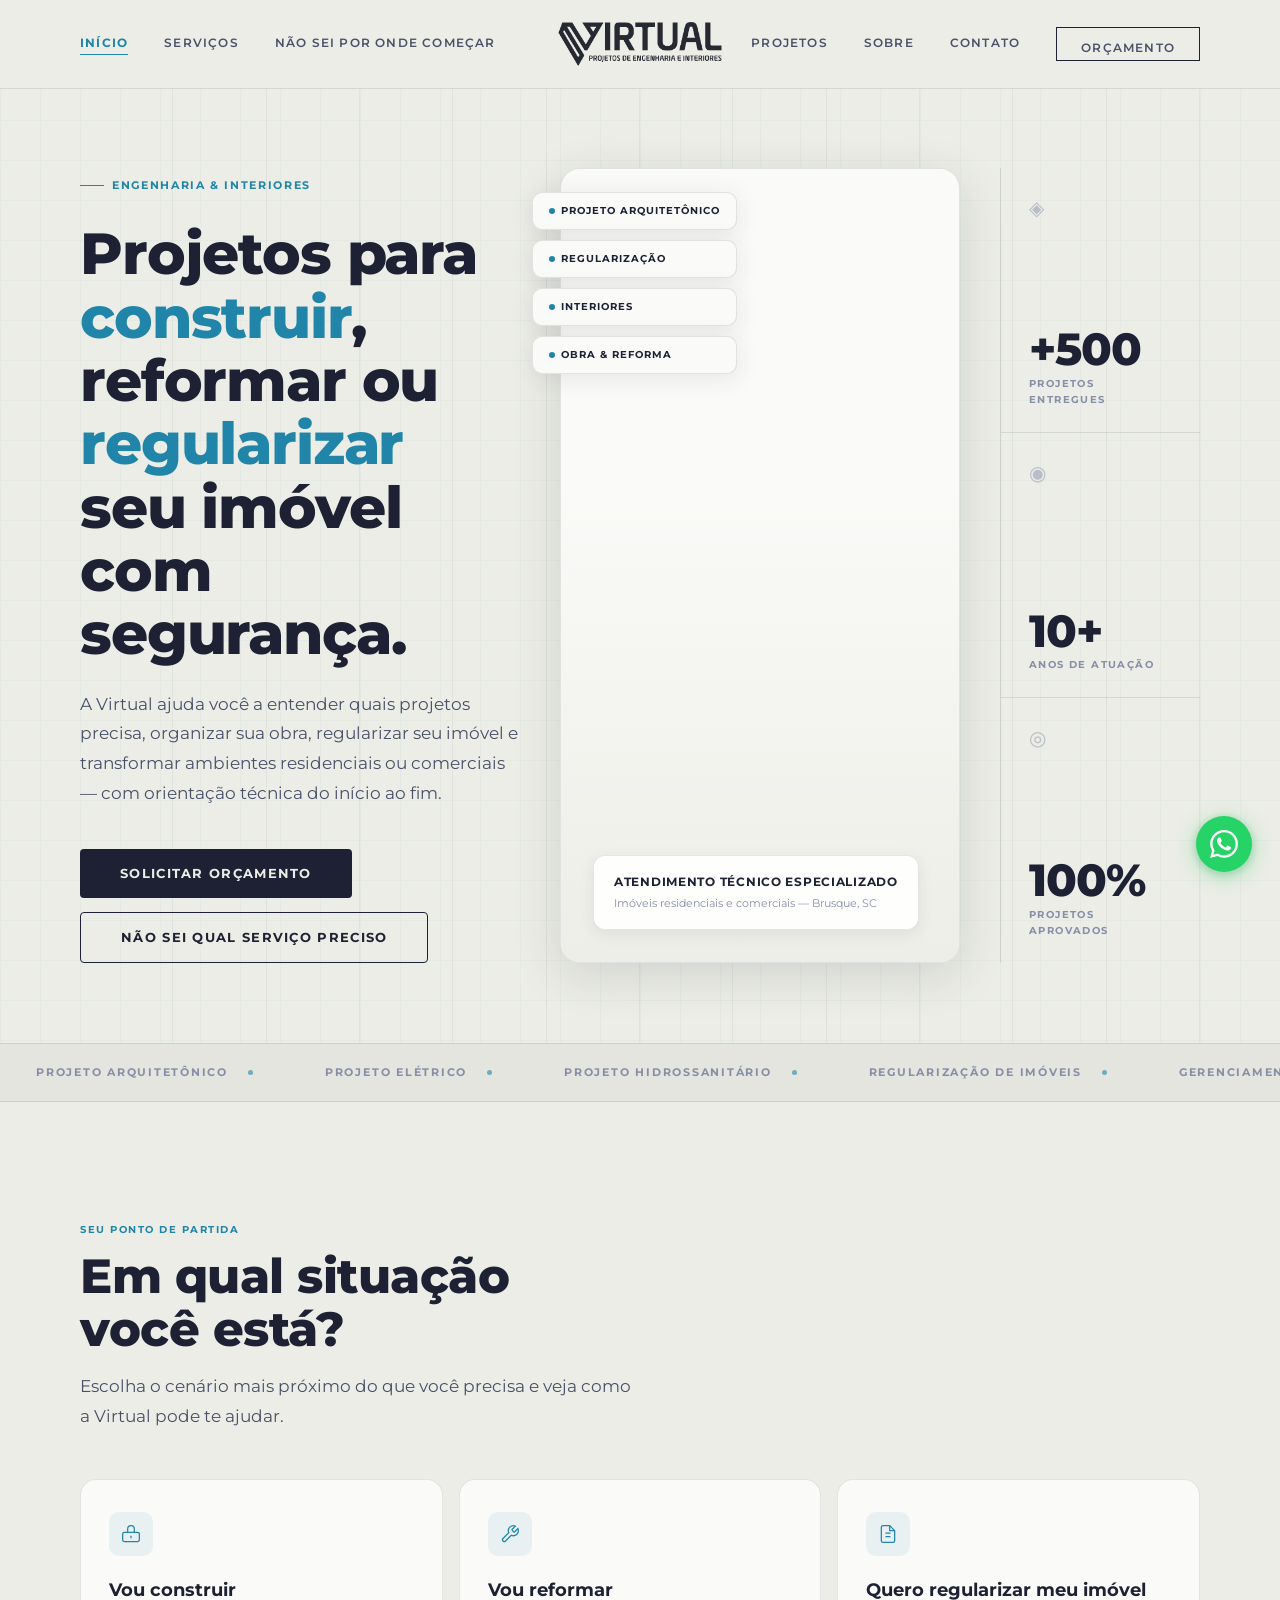
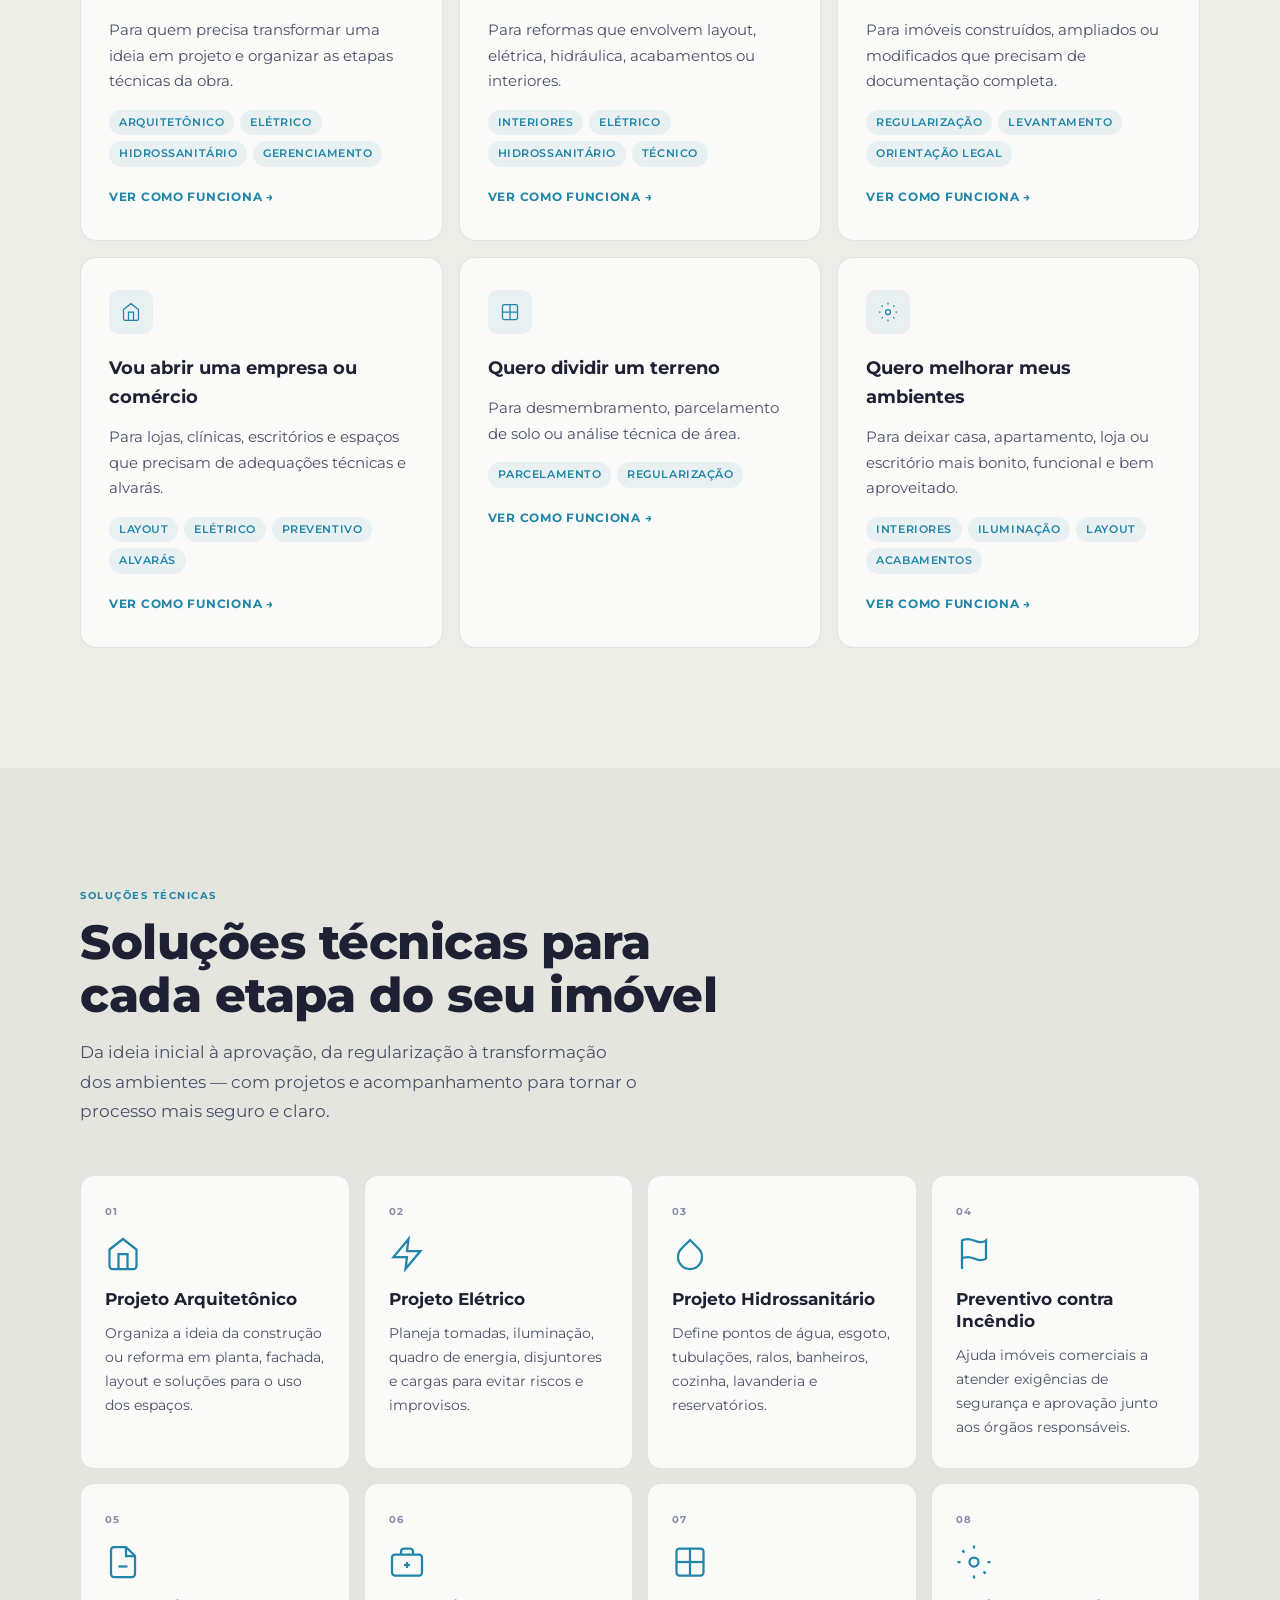
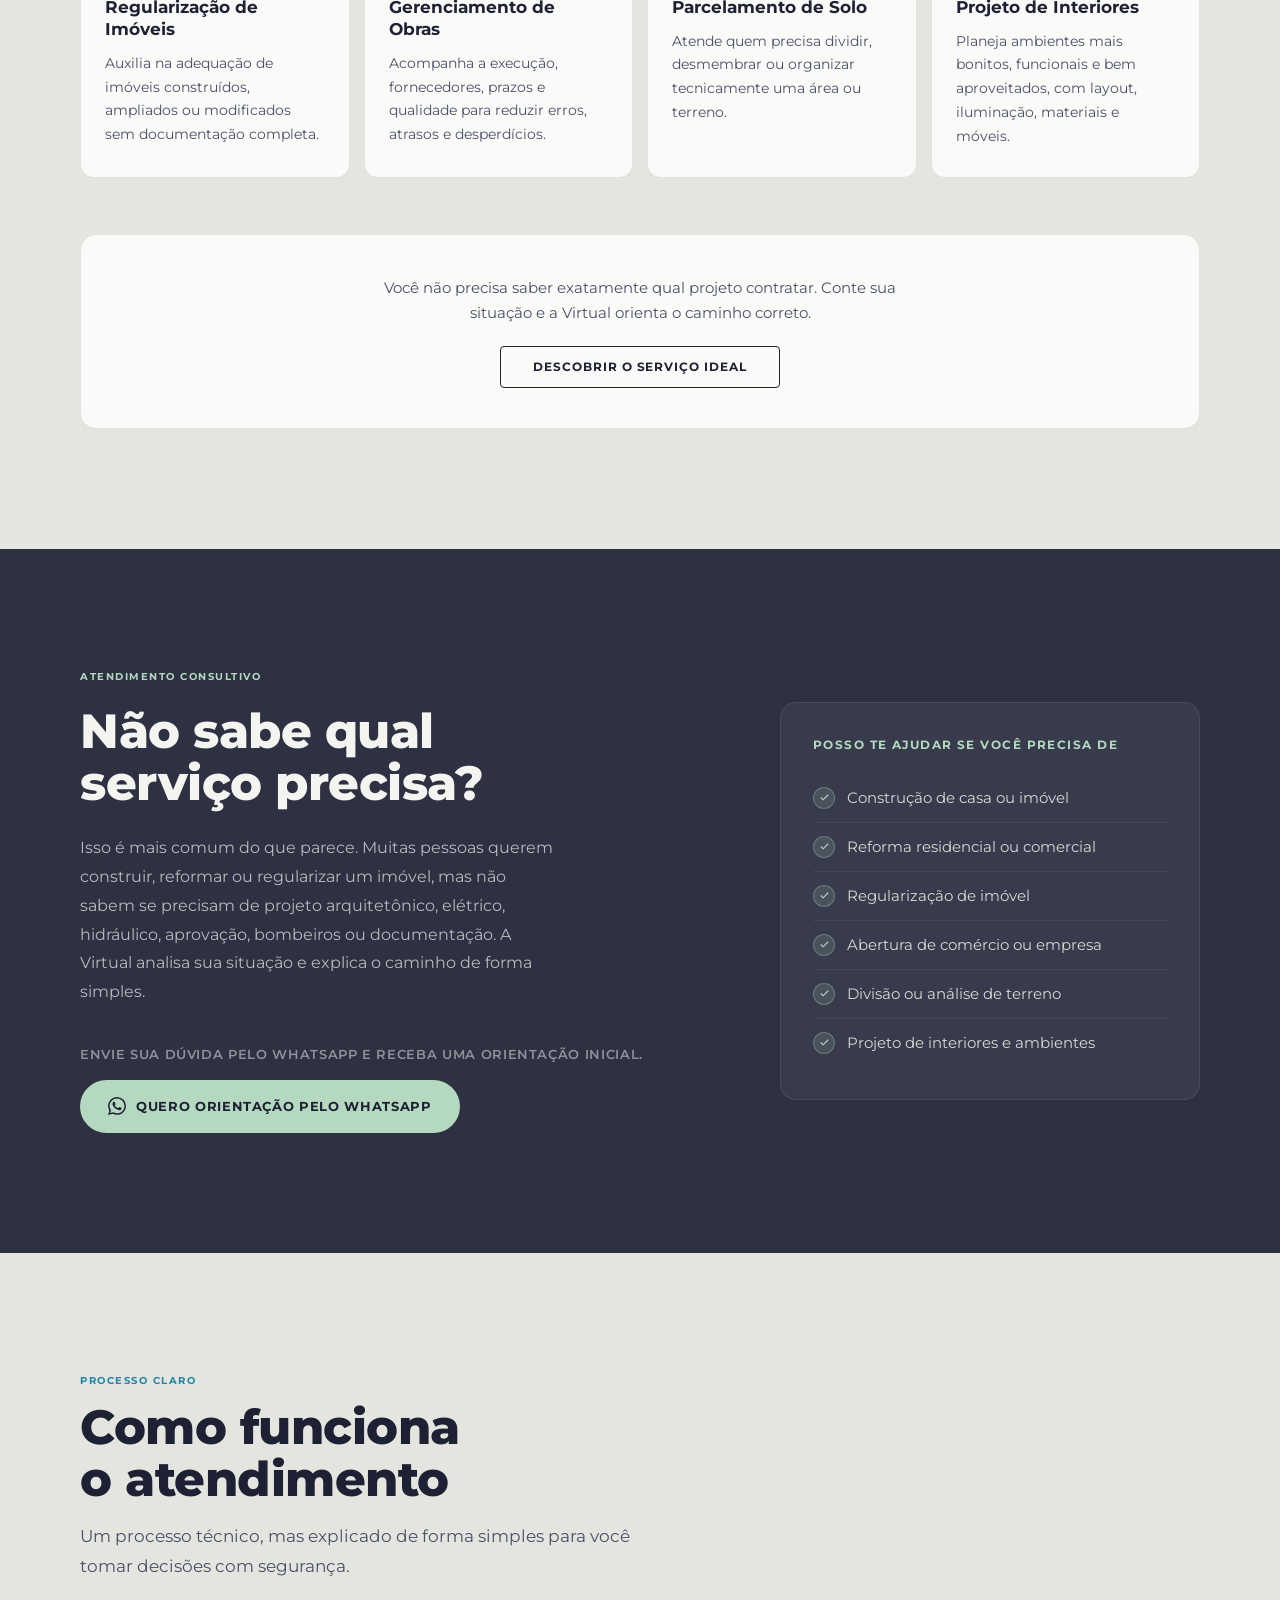
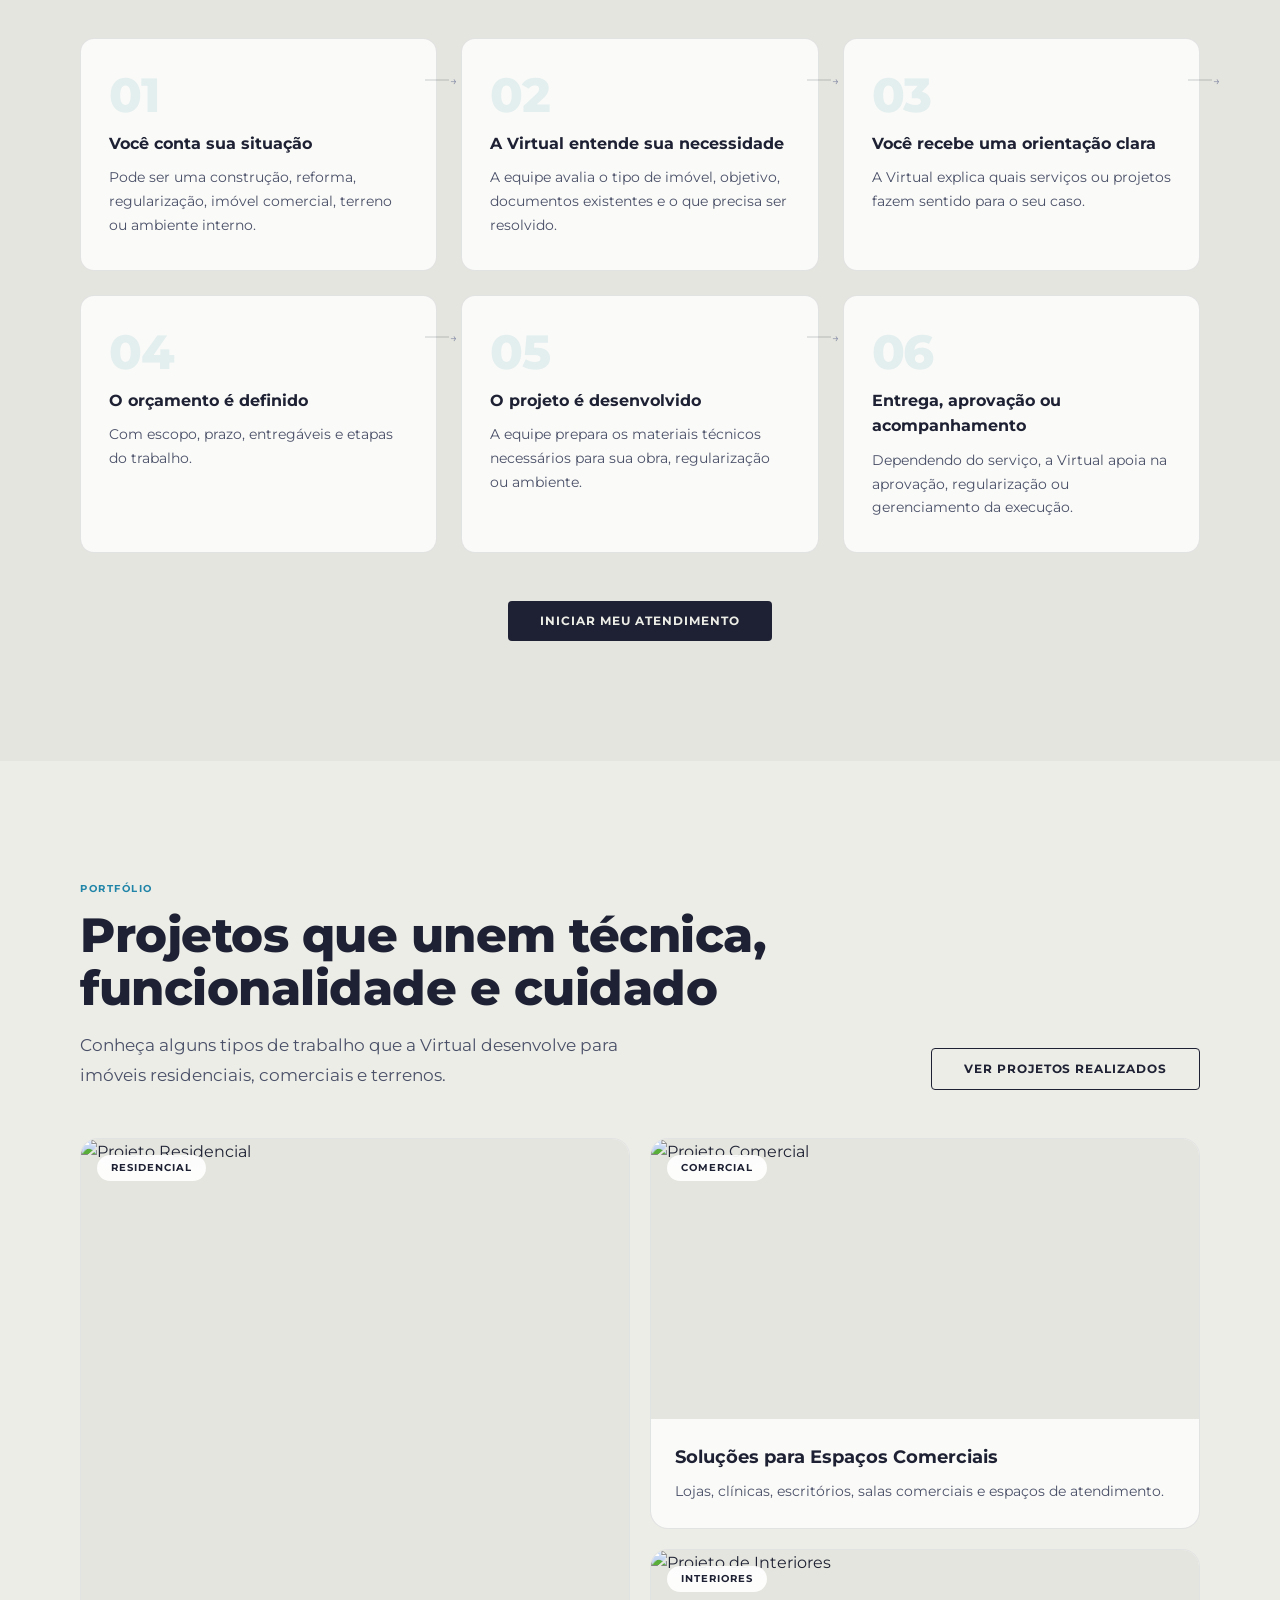
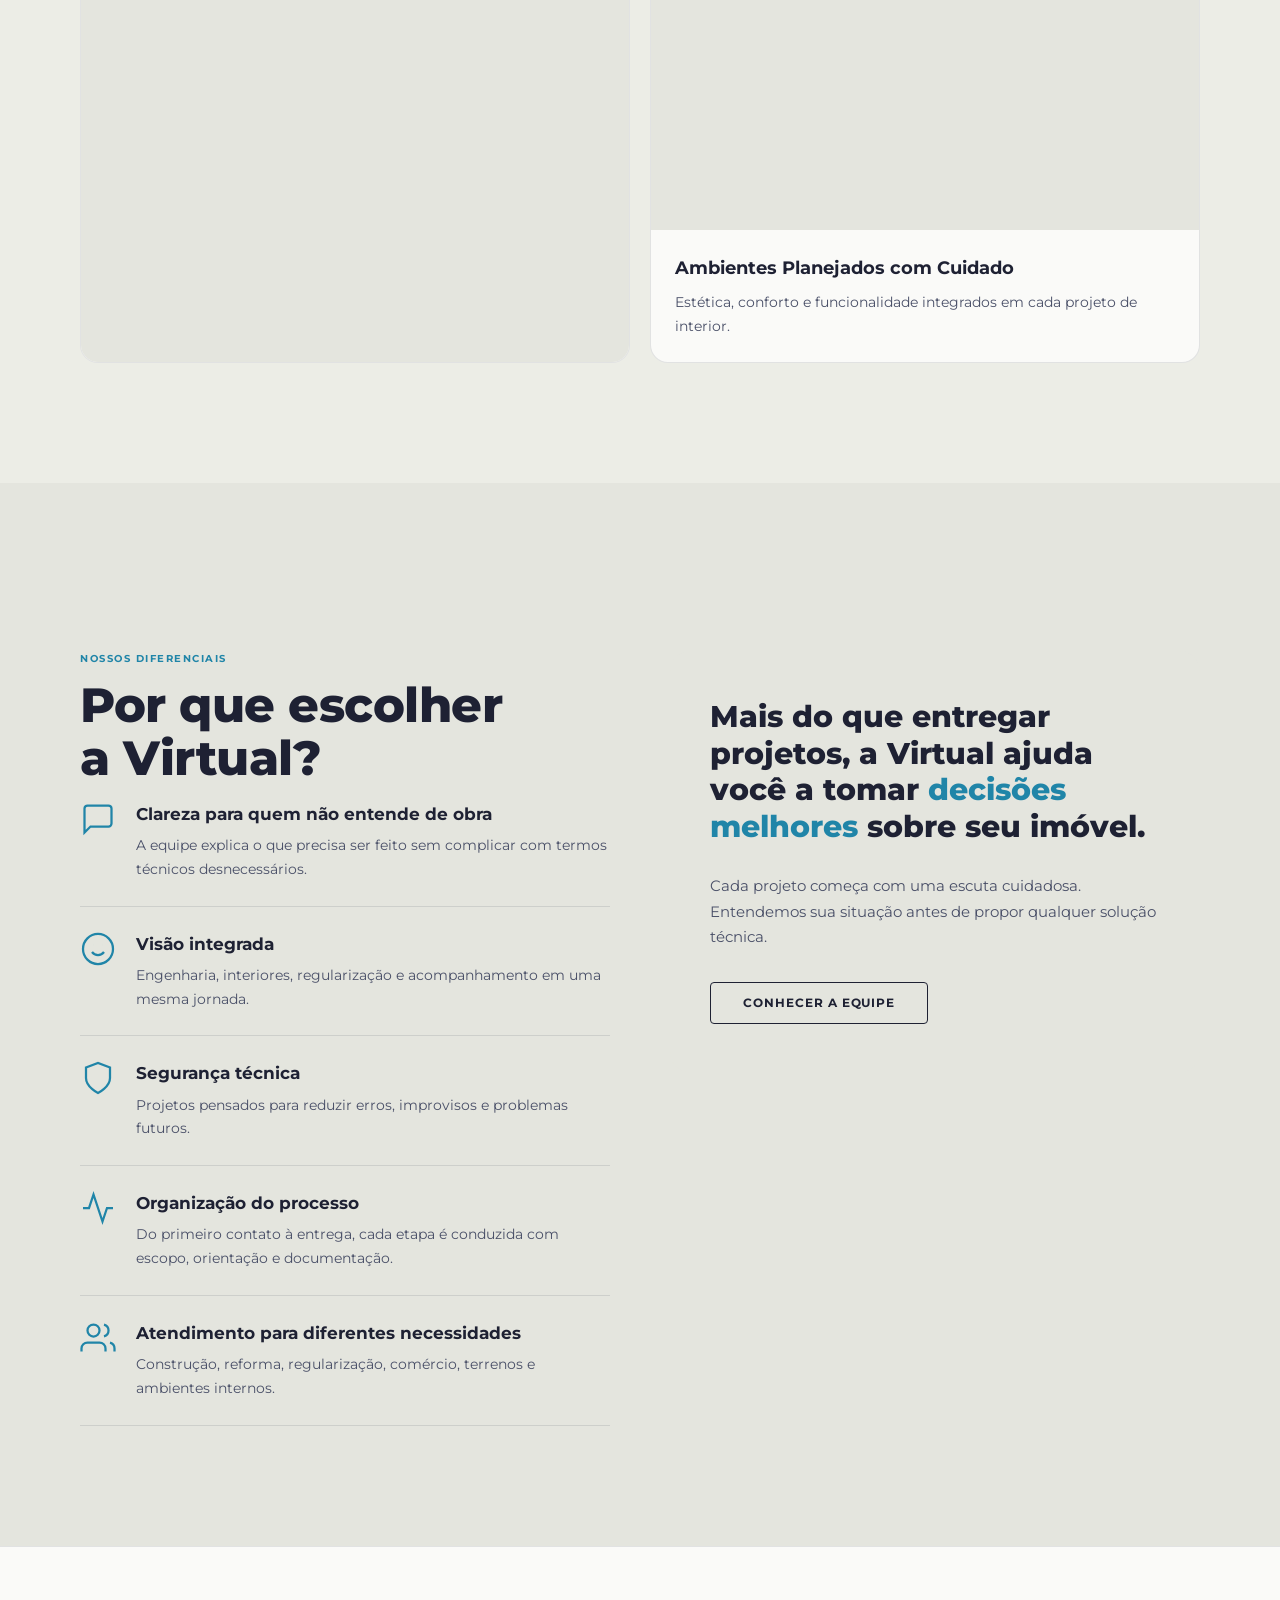
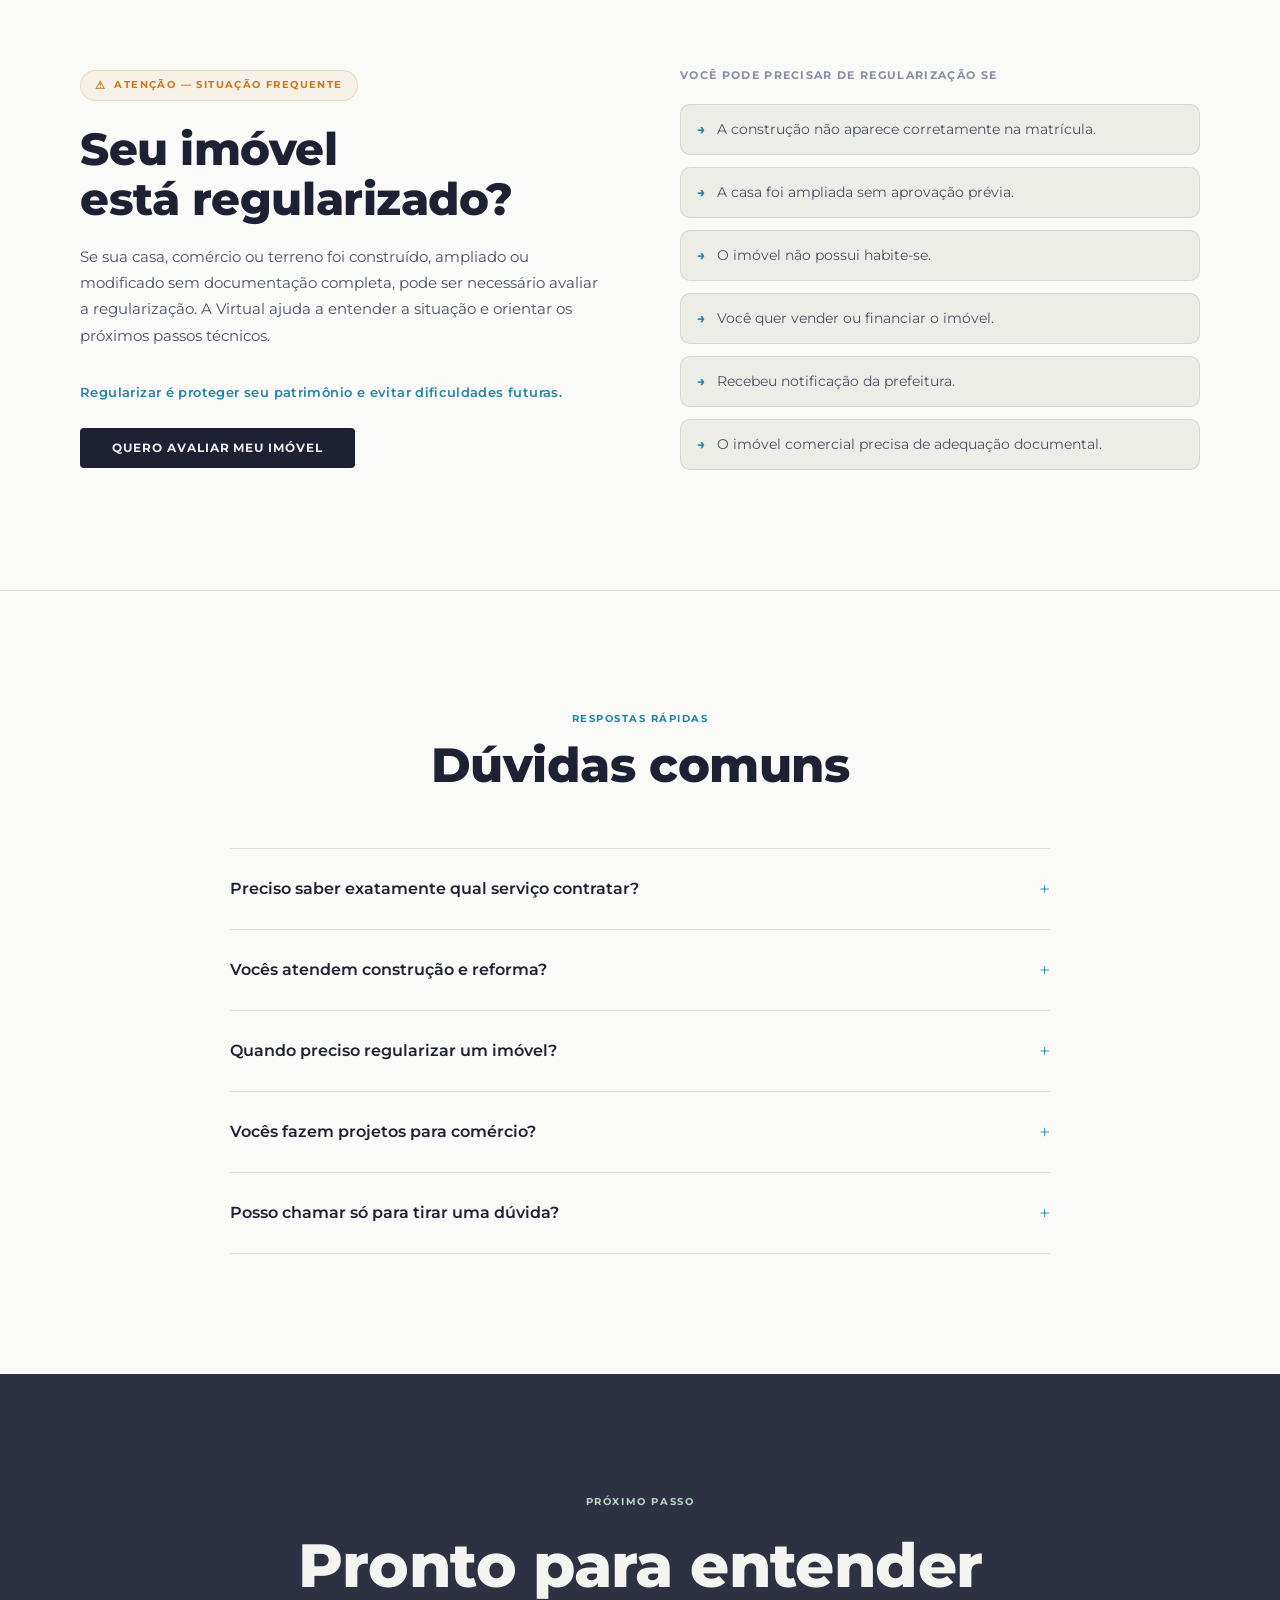
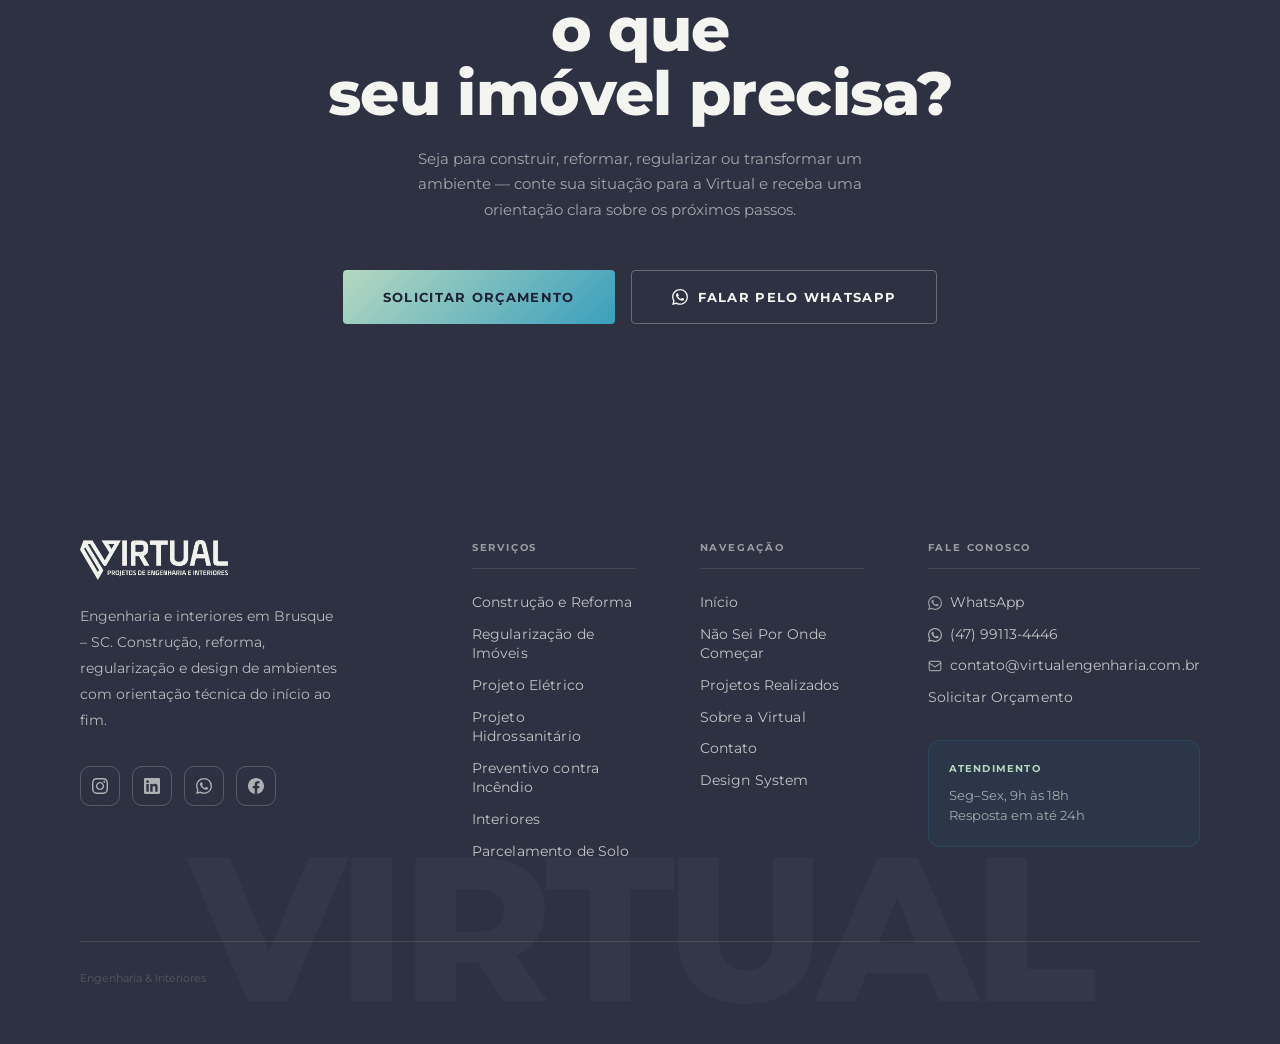
==== index.html @ c30bd87b "feat: Virtual Engenharia — site completo v1.0" ====
<!DOCTYPE html>
<html lang="pt-BR" class="scroll-smooth">
<head>
  <meta charset="UTF-8">
  <meta name="viewport" content="width=device-width, initial-scale=1.0">
  <title>Virtual Engenharia — Projetos de Engenharia e Interiores</title>
  <meta name="description" content="Projetos de engenharia e interiores para construir, reformar e regularizar seu imóvel com segurança. Atendimento técnico residencial e comercial.">
  <link rel="preconnect" href="https://fonts.googleapis.com">
  <link rel="preconnect" href="https://fonts.gstatic.com" crossorigin>
  <link href="https://fonts.googleapis.com/css2?family=Montserrat:ital,wght@0,300;0,400;0,500;0,600;0,700;0,800;0,900;1,300;1,400&display=swap" rel="stylesheet">
  <link rel="stylesheet" href="assets/css/style.css">
  <link rel="stylesheet" href="https://unpkg.com/aos@2.3.1/dist/aos.css">
  <style>
    /* ====== HOME-SPECIFIC STYLES ====== */

    /* Hero */
    .hero {
      min-height: 100svh;
      display: flex;
      flex-direction: column;
      justify-content: center;
      padding-top: 88px;
      position: relative;
      overflow: hidden;
      background-color: var(--bg);
      background-image:
        linear-gradient(rgba(32,133,168,0.04) 1px, transparent 1px),
        linear-gradient(90deg, rgba(32,133,168,0.04) 1px, transparent 1px);
      background-size: 40px 40px;
    }
    .hero-inner {
      display: grid;
      grid-template-columns: 1fr 400px 200px;
      gap: 40px;
      align-items: stretch;
      padding: 80px 0;
      position: relative;
    }
    .hero-label {
      display: inline-flex;
      align-items: center;
      gap: 8px;
      font-size: 11px;
      font-weight: 700;
      letter-spacing: .15em;
      text-transform: uppercase;
      color: var(--teal);
      margin-bottom: 28px;
    }
    .hero-label::before {
      content: '';
      display: inline-block;
      width: 24px;
      height: 1px;
      background: var(--teal);
    }
    .hero-h1 {
      font-family: var(--fd);
      font-size: clamp(2.6rem, 4.5vw, 3.8rem);
      font-weight: 800;
      line-height: 1.1;
      color: var(--ink);
      letter-spacing: -.02em;
      margin-bottom: 24px;
    }
    .hero-h1 em {
      font-style: normal;
      color: var(--teal);
    }
    .hero-desc {
      font-size: 17px;
      font-weight: 400;
      line-height: 1.75;
      color: var(--ink-mid);
      max-width: 480px;
      margin-bottom: 40px;
    }
    .hero-cta {
      display: flex;
      gap: 14px;
      flex-wrap: wrap;
    }
    /* Stats sidebar — digital-architect style (reused from design-system) */
    .hero-stats-col {
      border-left: 1px solid var(--border);
      display: flex;
      flex-direction: column;
      align-self: stretch;
      min-height: 360px;
    }
    .hero-stat {
      flex: 1;
      border-bottom: 1px solid var(--border);
      padding: 24px 28px;
      display: flex;
      flex-direction: column;
      justify-content: space-between;
      transition: background .3s var(--ease);
      cursor: default;
    }
    .hero-stat:last-child { border-bottom: none; }
    .hero-stat:hover { background: var(--bg-white); }
    .hero-stat-icon {
      font-size: 20px;
      color: var(--ink-muted);
      margin-bottom: 16px;
      opacity: .5;
    }
    .hero-stat-val {
      font-family: var(--fd);
      font-size: clamp(2.2rem, 3.5vw, 3rem);
      font-weight: 800;
      line-height: 1;
      color: var(--ink);
      margin-bottom: 4px;
      letter-spacing: -.02em;
    }
    .hero-stat-lbl {
      font-size: 10px;
      font-weight: 700;
      letter-spacing: .14em;
      text-transform: uppercase;
      color: var(--ink-muted);
    }
    .hero-visual {
      position: relative;
      align-self: stretch;
      min-height: 360px;
    }
    .hero-card-stack {
      position: relative;
      height: 100%;
      min-height: 420px;
    }
    .hero-main-card {
      position: absolute;
      inset: 0;
      border-radius: 20px;
      background: var(--bg-white);
      border: 1px solid var(--border);
      overflow: hidden;
      box-shadow: var(--sh2);
    }
    .hero-main-card-inner {
      height: 100%;
      background:
        linear-gradient(180deg, rgba(236,237,230,0) 40%, rgba(236,237,230,0.96) 100%),
        url('https://images.unsplash.com/photo-1503387762-592deb58ef4e?w=900&q=80') center/cover no-repeat;
      display: flex;
      align-items: flex-end;
      padding: 32px;
    }
    .hero-badge {
      background: rgba(255,255,255,0.9);
      backdrop-filter: blur(12px);
      border: 1px solid var(--border);
      border-radius: 12px;
      padding: 16px 20px;
      font-size: 12px;
      font-weight: 700;
      letter-spacing: .06em;
      text-transform: uppercase;
      color: var(--ink);
      box-shadow: 0 4px 16px rgba(45,49,66,0.08);
    }
    .hero-badge span {
      display: block;
      font-size: 11px;
      color: var(--ink-muted);
      font-weight: 400;
      margin-top: 4px;
      letter-spacing: 0;
      text-transform: none;
    }
    .hero-floating-cards {
      position: absolute;
      top: 24px;
      left: -28px;
      display: flex;
      flex-direction: column;
      gap: 10px;
    }
    .h-float-card {
      background: var(--bg-white);
      border: 1px solid var(--border);
      border-radius: 10px;
      padding: 10px 16px;
      font-size: 10px;
      font-weight: 700;
      letter-spacing: .1em;
      text-transform: uppercase;
      color: var(--ink);
      box-shadow: var(--sh);
      white-space: nowrap;
      animation: float-card 4s ease-in-out infinite;
    }
    .h-float-card:nth-child(2) { animation-delay: 0.5s; }
    .h-float-card:nth-child(3) { animation-delay: 1s; }
    .h-float-card:nth-child(4) { animation-delay: 1.5s; }
    .h-float-card .fc-dot {
      display: inline-block;
      width: 6px;
      height: 6px;
      border-radius: 50%;
      background: var(--teal);
      margin-right: 6px;
    }
    @keyframes float-card {
      0%, 100% { transform: translateY(0); }
      50% { transform: translateY(-5px); }
    }

    /* Situation Section */
    .sit-grid {
      display: grid;
      grid-template-columns: repeat(3, 1fr);
      gap: 16px;
      margin-top: 48px;
    }
    .sit-card {
      background: var(--bg-white);
      border: 1px solid var(--border);
      border-radius: 16px;
      padding: 32px 28px;
      cursor: pointer;
      transition: all 0.3s var(--ease);
      position: relative;
      overflow: hidden;
    }
    .sit-card::after {
      content: '';
      position: absolute;
      bottom: 0;
      left: 0;
      right: 0;
      height: 2px;
      background: var(--g-brand-h);
      transform: scaleX(0);
      transition: transform 0.3s var(--ease);
      transform-origin: left;
    }
    .sit-card:hover {
      border-color: rgba(32,133,168,0.25);
      box-shadow: var(--sh2);
      transform: translateY(-4px);
    }
    .sit-card:hover::after {
      transform: scaleX(1);
    }
    .sit-icon {
      width: 44px;
      height: 44px;
      background: rgba(32,133,168,0.08);
      border-radius: 10px;
      display: flex;
      align-items: center;
      justify-content: center;
      margin-bottom: 20px;
      color: var(--teal);
    }
    .sit-icon svg {
      width: 20px;
      height: 20px;
      stroke: currentColor;
      fill: none;
      stroke-width: 1.5;
    }
    .sit-title {
      font-size: 18px;
      font-weight: 700;
      color: var(--ink);
      margin-bottom: 12px;
    }
    .sit-desc {
      font-size: 15px;
      color: var(--ink-mid);
      line-height: 1.7;
      margin-bottom: 16px;
    }
    .sit-tags {
      display: flex;
      flex-wrap: wrap;
      gap: 6px;
    }
    .sit-tag {
      font-size: 11px;
      font-weight: 600;
      letter-spacing: .05em;
      text-transform: uppercase;
      color: var(--teal);
      background: rgba(32,133,168,0.08);
      padding: 4px 10px;
      border-radius: 999px;
    }
    .sit-link {
      display: inline-flex;
      align-items: center;
      gap: 6px;
      font-size: 12px;
      font-weight: 700;
      letter-spacing: .06em;
      text-transform: uppercase;
      color: var(--teal);
      margin-top: 20px;
      transition: gap 0.2s;
    }
    .sit-link:hover { gap: 10px; }

    /* Services grid */
    .serv-grid {
      display: grid;
      grid-template-columns: repeat(4, 1fr);
      gap: 14px;
      margin-top: 48px;
    }
    .serv-card {
      background: var(--bg-white);
      border: 1px solid var(--border);
      border-radius: 14px;
      padding: 28px 24px;
      transition: all 0.3s var(--ease);
    }
    .serv-card:hover {
      box-shadow: var(--sh2);
      border-color: rgba(32,133,168,0.2);
      transform: translateY(-3px);
    }
    .serv-num {
      font-size: 10px;
      font-weight: 700;
      letter-spacing: .12em;
      text-transform: uppercase;
      color: var(--ink-muted);
      margin-bottom: 16px;
    }
    .serv-icon {
      width: 36px;
      height: 36px;
      margin-bottom: 16px;
      color: var(--teal);
    }
    .serv-icon svg {
      width: 100%;
      height: 100%;
      stroke: currentColor;
      fill: none;
      stroke-width: 1.5;
    }
    .serv-title {
      font-size: 17px;
      font-weight: 700;
      color: var(--ink);
      margin-bottom: 12px;
      line-height: 1.3;
    }
    .serv-desc {
      font-size: 14px;
      color: var(--ink-mid);
      line-height: 1.7;
    }

    /* Dúvida Section */
    .dvida-section {
      background: var(--bg-dark);
      color: #F4F4F0;
    }
    .dvida-inner {
      display: grid;
      grid-template-columns: 1fr 420px;
      gap: 80px;
      align-items: center;
    }
    .dvida-label {
      font-size: 10px;
      font-weight: 700;
      letter-spacing: .15em;
      text-transform: uppercase;
      color: var(--mint);
      margin-bottom: 20px;
    }
    .dvida-h2 {
      font-family: var(--fd);
      font-size: clamp(2rem, 4vw, 3rem);
      font-weight: 800;
      line-height: 1.1;
      margin-bottom: 24px;
      color: #F4F4F0;
    }
    .dvida-text {
      font-size: 16px;
      line-height: 1.8;
      color: rgba(244,244,240,0.7);
      margin-bottom: 36px;
      max-width: 480px;
    }
    .dvida-checklist {
      background: rgba(255,255,255,0.05);
      border: 1px solid rgba(255,255,255,0.08);
      border-radius: 16px;
      padding: 32px;
    }
    .dvida-cl-title {
      font-size: 12px;
      font-weight: 700;
      letter-spacing: .12em;
      text-transform: uppercase;
      color: var(--mint);
      margin-bottom: 20px;
    }
    .dvida-cl-item {
      display: flex;
      align-items: center;
      gap: 12px;
      padding: 12px 0;
      border-bottom: 1px solid rgba(255,255,255,0.06);
      font-size: 15px;
      color: rgba(244,244,240,0.85);
    }
    .dvida-cl-item:last-child { border-bottom: none; }
    .dvida-cl-check {
      width: 22px;
      height: 22px;
      border-radius: 50%;
      background: rgba(181,216,192,0.15);
      border: 1px solid rgba(181,216,192,0.3);
      display: flex;
      align-items: center;
      justify-content: center;
      flex-shrink: 0;
      color: var(--mint);
    }
    .dvida-cl-check svg {
      width: 11px;
      height: 11px;
      stroke: currentColor;
      fill: none;
      stroke-width: 2.5;
    }
    .btn-wpp {
      display: inline-flex;
      align-items: center;
      gap: 10px;
      background: var(--mint);
      color: var(--ink);
      padding: 16px 28px;
      border-radius: 999px;
      font-size: 13px;
      font-weight: 700;
      letter-spacing: .05em;
      text-transform: uppercase;
      transition: all 0.3s var(--ease);
    }
    .btn-wpp:hover {
      background: #F4F4F0;
      transform: translateY(-2px);
      box-shadow: 0 8px 32px rgba(181,216,192,0.3);
    }

    /* How it works */
    .how-section { background: var(--bg-alt); }
    .step-grid {
      display: grid;
      grid-template-columns: repeat(3, 1fr);
      gap: 24px;
      margin-top: 56px;
    }
    .step-card {
      background: var(--bg-white);
      border: 1px solid var(--border);
      border-radius: 14px;
      padding: 32px 28px;
      position: relative;
    }
    .step-num {
      font-family: var(--fd);
      font-size: 48px;
      font-weight: 800;
      line-height: 1;
      color: rgba(32,133,168,0.1);
      margin-bottom: 12px;
      letter-spacing: -.03em;
    }
    .step-title {
      font-size: 16px;
      font-weight: 700;
      color: var(--ink);
      margin-bottom: 10px;
    }
    .step-text {
      font-size: 14px;
      color: var(--ink-mid);
      line-height: 1.7;
    }
    .step-connector {
      position: absolute;
      top: 40px;
      right: -13px;
      width: 24px;
      height: 2px;
      background: var(--border);
      z-index: 1;
    }
    .step-connector::after {
      content: '→';
      position: absolute;
      right: -8px;
      top: -8px;
      font-size: 12px;
      color: var(--ink-muted);
    }

    /* Portfolio */
    .port-grid {
      display: grid;
      grid-template-columns: repeat(2, 1fr);
      gap: 20px;
      margin-top: 48px;
    }
    .port-card {
      border-radius: 18px;
      overflow: hidden;
      background: var(--bg-white);
      border: 1px solid var(--border);
      transition: all 0.4s var(--ease);
      position: relative;
    }
    .port-card:first-child {
      grid-row: span 2;
    }
    .port-card:hover {
      transform: translateY(-4px);
      box-shadow: var(--sh2);
    }
    .port-img {
      height: 280px;
      background: var(--bg-alt);
      overflow: hidden;
      position: relative;
    }
    .port-card:first-child .port-img {
      height: 100%;
      min-height: 560px;
    }
    .port-img img {
      width: 100%;
      height: 100%;
      object-fit: cover;
      transition: transform 0.6s var(--ease);
    }
    .port-card:hover .port-img img {
      transform: scale(1.04);
    }
    .port-cat {
      position: absolute;
      top: 16px;
      left: 16px;
      background: rgba(255,255,255,0.9);
      backdrop-filter: blur(8px);
      border-radius: 999px;
      padding: 5px 14px;
      font-size: 10px;
      font-weight: 700;
      letter-spacing: .1em;
      text-transform: uppercase;
      color: var(--ink);
    }
    .port-info {
      padding: 24px;
    }
    .port-title {
      font-size: 18px;
      font-weight: 700;
      color: var(--ink);
      margin-bottom: 8px;
    }
    .port-desc {
      font-size: 14px;
      color: var(--ink-mid);
      line-height: 1.7;
    }

    /* Why us */
    .why-grid {
      display: grid;
      grid-template-columns: 1fr 1fr;
      gap: 60px;
      align-items: start;
      margin-top: 48px;
    }
    .why-items {
      display: flex;
      flex-direction: column;
      gap: 0;
    }
    .why-item {
      padding: 24px 0;
      border-bottom: 1px solid var(--border);
      display: grid;
      grid-template-columns: 36px 1fr;
      gap: 20px;
      align-items: start;
    }
    .why-item:first-child { padding-top: 0; }
    .why-icon {
      width: 36px;
      height: 36px;
      color: var(--teal);
      flex-shrink: 0;
    }
    .why-icon svg {
      width: 100%;
      height: 100%;
      stroke: currentColor;
      fill: none;
      stroke-width: 1.5;
    }
    .why-ttl {
      font-size: 17px;
      font-weight: 700;
      color: var(--ink);
      margin-bottom: 6px;
    }
    .why-txt {
      font-size: 14px;
      color: var(--ink-mid);
      line-height: 1.7;
    }
    .why-quote {
      background: var(--bg-alt);
      border-radius: 20px;
      padding: 48px 40px;
      position: sticky;
      top: 108px;
    }
    .why-quote-text {
      font-family: var(--fd);
      font-size: clamp(1.4rem, 2.5vw, 1.9rem);
      font-weight: 800;
      line-height: 1.2;
      color: var(--ink);
      margin-bottom: 28px;
    }
    .why-quote-text em {
      font-style: normal;
      color: var(--teal);
    }
    .why-quote-sub {
      font-size: 15px;
      color: var(--ink-mid);
      line-height: 1.7;
    }

    /* Regularização Alert Section */
    .reg-section {
      background: var(--bg-white);
      border-top: 1px solid var(--border);
      border-bottom: 1px solid var(--border);
    }
    .reg-inner {
      display: grid;
      grid-template-columns: 1fr 1fr;
      gap: 80px;
      align-items: center;
    }
    .reg-alert-label {
      display: inline-flex;
      align-items: center;
      gap: 8px;
      font-size: 10px;
      font-weight: 700;
      letter-spacing: .14em;
      text-transform: uppercase;
      color: #C47A1B;
      background: rgba(196,122,27,0.08);
      border: 1px solid rgba(196,122,27,0.2);
      border-radius: 999px;
      padding: 6px 14px;
      margin-bottom: 24px;
    }
    .reg-alert-label::before {
      content: '⚠';
      font-size: 11px;
    }
    .reg-h2 {
      font-family: var(--fd);
      font-size: clamp(1.8rem, 3.5vw, 2.8rem);
      font-weight: 800;
      line-height: 1.1;
      color: var(--ink);
      margin-bottom: 20px;
    }
    .reg-text {
      font-size: 15px;
      color: var(--ink-mid);
      line-height: 1.75;
      margin-bottom: 32px;
    }
    .reg-signals {
      display: flex;
      flex-direction: column;
      gap: 12px;
    }
    .reg-signal {
      display: flex;
      align-items: flex-start;
      gap: 12px;
      font-size: 14px;
      color: var(--ink-mid);
      padding: 14px 16px;
      background: var(--bg);
      border-radius: 10px;
      border: 1px solid var(--border);
      line-height: 1.5;
    }
    .reg-signal::before {
      content: '→';
      color: var(--teal);
      font-weight: 700;
      flex-shrink: 0;
    }

    /* Final CTA */
    .final-cta {
      background: var(--bg-dark);
      text-align: center;
    }
    .final-cta-eyebrow {
      font-size: 10px;
      font-weight: 700;
      letter-spacing: .16em;
      text-transform: uppercase;
      color: var(--mint);
      margin-bottom: 24px;
    }
    .final-cta-h2 {
      font-family: var(--fd);
      font-size: clamp(2rem, 5vw, 3.8rem);
      font-weight: 800;
      line-height: 1.05;
      color: #F4F4F0;
      margin-bottom: 20px;
      max-width: 700px;
      margin-left: auto;
      margin-right: auto;
    }
    .final-cta-text {
      font-size: 15px;
      color: rgba(244,244,240,0.6);
      line-height: 1.7;
      max-width: 520px;
      margin: 0 auto 48px;
    }
    .final-cta-buttons {
      display: flex;
      gap: 16px;
      justify-content: center;
      flex-wrap: wrap;
    }

    /* Shared utility overrides for Home */
    .section-home { padding: 120px 0; }
    .s-eyebrow {
      font-size: 10px;
      font-weight: 700;
      letter-spacing: .15em;
      text-transform: uppercase;
      color: var(--teal);
      margin-bottom: 12px;
    }
    .s-title {
      font-family: var(--fd);
      font-size: clamp(2rem, 4vw, 3rem);
      font-weight: 800;
      line-height: 1.1;
      color: var(--ink);
      margin-bottom: 16px;
      letter-spacing: -.01em;
    }
    .s-subtitle {
      font-size: 17px;
      color: var(--ink-mid);
      line-height: 1.75;
      max-width: 560px;
    }
    .s-header { margin-bottom: 0; }

    /* Responsive */
    @media (max-width: 1024px) {
      .hero-inner { grid-template-columns: 1fr; gap: 48px; }
      .hero-card-stack { height: 350px; min-height: auto; }
      .hero-floating-cards { display: none; }
      .hero-stats-col {
        flex-direction: row;
        border-left: none;
        border-top: 1px solid var(--border);
        border-bottom: 1px solid var(--border);
        min-height: auto;
        padding: 12px 0;
        margin-top: 24px;
      }
      .hero-stat {
        border-bottom: none;
        border-right: 1px solid var(--border);
        padding: 12px 16px;
      }
      .hero-stat:last-child { border-right: none; }
      .sit-grid { grid-template-columns: repeat(2, 1fr); }
      .serv-grid { grid-template-columns: repeat(2, 1fr); }
      .dvida-inner { grid-template-columns: 1fr; }
      .step-grid { grid-template-columns: repeat(2, 1fr); }
      .port-grid { grid-template-columns: 1fr; }
      .port-card:first-child { grid-row: span 1; }
      .port-card:first-child .port-img { min-height: 280px; }
      .why-grid { grid-template-columns: 1fr; }
      .reg-inner { grid-template-columns: 1fr; }
    }
    @media (max-width: 640px) {
      .hero-stats-col {
        flex-direction: column;
        border-bottom: none;
      }
      .hero-stat {
        border-right: none;
        border-bottom: 1px solid var(--border);
        padding: 16px 8px;
      }
      .hero-stat:last-child { border-bottom: none; }
      .sit-grid { grid-template-columns: 1fr; }
      .serv-grid { grid-template-columns: 1fr; }
      .step-grid { grid-template-columns: 1fr; }
      .step-connector { display: none; }
      .section-home { padding: 80px 0; }
    }
  </style>
</head>
<body>

<!-- PRELOADER -->
<div class="preloader" id="preloader">
  <div class="pre-logo">
    <img src="LOGOTIPO/SEM FUNDO/PRINCIPAL/1.png" alt="Virtual Engenharia" style="max-height: 52px; width: auto; object-fit: contain;">
  </div>
  <div class="pre-bar-wrap"><div class="pre-bar" id="pre-bar"></div></div>
</div>

<!-- VERTICAL GRID GUIDES -->
<div class="grid-guides" aria-hidden="true">
  <span></span><span></span><span></span><span></span>
  <span></span><span></span><span></span><span></span>
  <span></span><span></span><span></span><span></span>
</div>

<!-- HEADER -->
<header class="header" id="hdr">
  <div class="w">
    <div class="header-inner">
      <nav class="h-nav-l">
        <a href="index.html" class="active">Início</a>
        <a href="servicos.html">Serviços</a>
        <a href="nao-sei.html">Não Sei Por Onde Começar</a>
      </nav>
      <a href="index.html" class="h-logo">
        <img src="LOGOTIPO/SEM FUNDO/PRINCIPAL/1.png" alt="Virtual Engenharia" style="max-height: 32px; width: auto; object-fit: contain;">
      </a>
      <nav class="h-nav-r">
        <a href="projetos.html">Projetos</a>
        <a href="sobre.html">Sobre</a>
        <a href="contato.html">Contato</a>
        <a href="contato.html" class="h-cta" id="hl-cta">Orçamento</a>
      </nav>
    </div>
  </div>
</header>

<!-- =========================================
     1. HERO / PRIMEIRA DOBRA
     ========================================= -->
<section class="hero" id="hero">
  <div class="b-guides" aria-hidden="true">
    <span></span><span></span><span></span><span></span>
    <span></span><span></span><span></span><span></span>
    <span></span><span></span><span></span><span></span>
  </div>
  <div class="w">
    <div class="hero-inner">

      <!-- Left: Text -->
      <div>
        <div class="hero-label" data-aos="fade-up">Engenharia & Interiores</div>
        <h1 class="hero-h1" data-aos="fade-up" data-aos-delay="80">
          Projetos para <em>construir</em>, reformar ou
          <em>regularizar</em> seu imóvel com segurança.
        </h1>
        <p class="hero-desc" data-aos="fade-up" data-aos-delay="160">
          A Virtual ajuda você a entender quais projetos precisa, organizar sua obra, regularizar seu imóvel e transformar ambientes residenciais ou comerciais — com orientação técnica do início ao fim.
        </p>
        <div class="hero-cta" data-aos="fade-up" data-aos-delay="240">
          <a href="contato.html" class="btn btn-ink btn-lg">Solicitar Orçamento</a>
          <a href="nao-sei.html" class="btn btn-outline btn-lg">Não sei qual serviço preciso</a>
        </div>
        </div>

      <!-- Right: Visual Card (image) -->
      <div class="hero-visual" data-aos="fade-left" data-aos-delay="200">
        <div class="hero-card-stack">
          <div class="hero-main-card">
            <div class="hero-main-card-inner">
              <div class="hero-badge">
                Atendimento técnico especializado
                <span>Imóveis residenciais e comerciais — Brusque, SC</span>
              </div>
            </div>
          </div>
          <div class="hero-floating-cards">
            <div class="h-float-card"><span class="fc-dot"></span>Projeto Arquitetônico</div>
            <div class="h-float-card"><span class="fc-dot"></span>Regularização</div>
            <div class="h-float-card"><span class="fc-dot"></span>Interiores</div>
            <div class="h-float-card"><span class="fc-dot"></span>Obra &amp; Reforma</div>
          </div>
        </div>
      </div>

      <!-- Stats sidebar — digital-architect style -->
      <div class="hero-stats-col" data-aos="fade-left" data-aos-delay="400">
        <div class="hero-stat">
          <div class="hero-stat-icon">◈</div>
          <div>
            <div class="hero-stat-val">+500</div>
            <div class="hero-stat-lbl">Projetos entregues</div>
          </div>
        </div>
        <div class="hero-stat">
          <div class="hero-stat-icon">◉</div>
          <div>
            <div class="hero-stat-val">10+</div>
            <div class="hero-stat-lbl">Anos de atuação</div>
          </div>
        </div>
        <div class="hero-stat">
          <div class="hero-stat-icon">◎</div>
          <div>
            <div class="hero-stat-val">100%</div>
            <div class="hero-stat-lbl">Projetos Aprovados</div>
          </div>
        </div>
      </div>

    </div>
  </div>
</section>

<!-- MARQUEE — serviços (igual ao design-system) -->
<div class="mq" id="home-mq">
  <div class="mq-track" id="home-mq-track">
    <div class="mq-item">Projeto Arquitetônico<span class="mq-dot"></span></div>
    <div class="mq-item">Projeto Elétrico<span class="mq-dot"></span></div>
    <div class="mq-item">Projeto Hidrossanitário<span class="mq-dot"></span></div>
    <div class="mq-item">Regularização de Imóveis<span class="mq-dot"></span></div>
    <div class="mq-item">Gerenciamento de Obras<span class="mq-dot"></span></div>
    <div class="mq-item">Preventivo contra Incêndio<span class="mq-dot"></span></div>
    <div class="mq-item">Projeto de Interiores<span class="mq-dot"></span></div>
    <div class="mq-item">Parcelamento de Solo<span class="mq-dot"></span></div>
    <div class="mq-item">Brusque — SC<span class="mq-dot"></span></div>
    <!-- Duplicate for seamless loop -->
    <div class="mq-item">Projeto Arquitetônico<span class="mq-dot"></span></div>
    <div class="mq-item">Projeto Elétrico<span class="mq-dot"></span></div>
    <div class="mq-item">Projeto Hidrossanitário<span class="mq-dot"></span></div>
    <div class="mq-item">Regularização de Imóveis<span class="mq-dot"></span></div>
    <div class="mq-item">Gerenciamento de Obras<span class="mq-dot"></span></div>
    <div class="mq-item">Preventivo contra Incêndio<span class="mq-dot"></span></div>
    <div class="mq-item">Projeto de Interiores<span class="mq-dot"></span></div>
    <div class="mq-item">Parcelamento de Solo<span class="mq-dot"></span></div>
    <div class="mq-item">Brusque — SC<span class="mq-dot"></span></div>
  </div>
</div>

<!-- =========================================
     2. EM QUAL SITUAÇÃO VOCÊ ESTÁ?
     ========================================= -->
<section class="section-home" id="situacao">
  <div class="w">
    <div class="s-header">
      <div class="s-eyebrow" data-aos="fade-up">Seu ponto de partida</div>
      <h2 class="s-title" data-aos="fade-up" data-aos-delay="60">Em qual situação<br>você está?</h2>
      <p class="s-subtitle" data-aos="fade-up" data-aos-delay="120">
        Escolha o cenário mais próximo do que você precisa e veja como a Virtual pode te ajudar.
      </p>
    </div>

    <div class="sit-grid">

      <!-- Vou construir -->
      <div class="sit-card" data-aos="fade-up" data-aos-delay="60">
        <div class="sit-icon">
          <svg viewBox="0 0 24 24"><rect x="2" y="10" width="20" height="11" rx="2"/><path d="M8 10V6a4 4 0 0 1 8 0v4"/><line x1="12" y1="14" x2="12" y2="17"/></svg>
        </div>
        <div class="sit-title">Vou construir</div>
        <div class="sit-desc">Para quem precisa transformar uma ideia em projeto e organizar as etapas técnicas da obra.</div>
        <div class="sit-tags">
          <span class="sit-tag">Arquitetônico</span>
          <span class="sit-tag">Elétrico</span>
          <span class="sit-tag">Hidrossanitário</span>
          <span class="sit-tag">Gerenciamento</span>
        </div>
        <a href="construcao-reforma.html" class="sit-link">Ver como funciona →</a>
      </div>

      <!-- Vou reformar -->
      <div class="sit-card" data-aos="fade-up" data-aos-delay="120">
        <div class="sit-icon">
          <svg viewBox="0 0 24 24"><path d="M14.7 6.3a1 1 0 0 0 0 1.4l1.6 1.6a1 1 0 0 0 1.4 0l3.77-3.77a6 6 0 0 1-7.94 7.94l-6.91 6.91a2.12 2.12 0 0 1-3-3l6.91-6.91a6 6 0 0 1 7.94-7.94l-3.76 3.76z"/></svg>
        </div>
        <div class="sit-title">Vou reformar</div>
        <div class="sit-desc">Para reformas que envolvem layout, elétrica, hidráulica, acabamentos ou interiores.</div>
        <div class="sit-tags">
          <span class="sit-tag">Interiores</span>
          <span class="sit-tag">Elétrico</span>
          <span class="sit-tag">Hidrossanitário</span>
          <span class="sit-tag">Técnico</span>
        </div>
        <a href="construcao-reforma.html" class="sit-link">Ver como funciona →</a>
      </div>

      <!-- Regularizar -->
      <div class="sit-card" data-aos="fade-up" data-aos-delay="180">
        <div class="sit-icon">
          <svg viewBox="0 0 24 24"><path d="M14 2H6a2 2 0 0 0-2 2v16a2 2 0 0 0 2 2h12a2 2 0 0 0 2-2V8z"/><polyline points="14 2 14 8 20 8"/><line x1="9" y1="15" x2="15" y2="15"/><line x1="9" y1="11" x2="15" y2="11"/></svg>
        </div>
        <div class="sit-title">Quero regularizar meu imóvel</div>
        <div class="sit-desc">Para imóveis construídos, ampliados ou modificados que precisam de documentação completa.</div>
        <div class="sit-tags">
          <span class="sit-tag">Regularização</span>
          <span class="sit-tag">Levantamento</span>
          <span class="sit-tag">Orientação legal</span>
        </div>
        <a href="regularizacao.html" class="sit-link">Ver como funciona →</a>
      </div>

      <!-- Abrir comércio -->
      <div class="sit-card" data-aos="fade-up" data-aos-delay="60">
        <div class="sit-icon">
          <svg viewBox="0 0 24 24"><path d="M3 9l9-7 9 7v11a2 2 0 0 1-2 2H5a2 2 0 0 1-2-2z"/><polyline points="9 22 9 12 15 12 15 22"/></svg>
        </div>
        <div class="sit-title">Vou abrir uma empresa ou comércio</div>
        <div class="sit-desc">Para lojas, clínicas, escritórios e espaços que precisam de adequações técnicas e alvarás.</div>
        <div class="sit-tags">
          <span class="sit-tag">Layout</span>
          <span class="sit-tag">Elétrico</span>
          <span class="sit-tag">Preventivo</span>
          <span class="sit-tag">Alvarás</span>
        </div>
        <a href="construcao-reforma.html" class="sit-link">Ver como funciona →</a>
      </div>

      <!-- Dividir terreno -->
      <div class="sit-card" data-aos="fade-up" data-aos-delay="120">
        <div class="sit-icon">
          <svg viewBox="0 0 24 24"><rect x="3" y="3" width="18" height="18" rx="2"/><line x1="12" y1="3" x2="12" y2="21"/><line x1="3" y1="12" x2="21" y2="12"/></svg>
        </div>
        <div class="sit-title">Quero dividir um terreno</div>
        <div class="sit-desc">Para desmembramento, parcelamento de solo ou análise técnica de área.</div>
        <div class="sit-tags">
          <span class="sit-tag">Parcelamento</span>
          <span class="sit-tag">Regularização</span>
        </div>
        <a href="regularizacao.html" class="sit-link">Ver como funciona →</a>
      </div>

      <!-- Melhorar ambientes -->
      <div class="sit-card" data-aos="fade-up" data-aos-delay="180">
        <div class="sit-icon">
          <svg viewBox="0 0 24 24"><circle cx="12" cy="12" r="3"/><path d="M12 1v2M12 21v2M4.22 4.22l1.42 1.42M18.36 18.36l1.42 1.42M1 12h2M21 12h2M4.22 19.78l1.42-1.42M18.36 5.64l1.42-1.42"/></svg>
        </div>
        <div class="sit-title">Quero melhorar meus ambientes</div>
        <div class="sit-desc">Para deixar casa, apartamento, loja ou escritório mais bonito, funcional e bem aproveitado.</div>
        <div class="sit-tags">
          <span class="sit-tag">Interiores</span>
          <span class="sit-tag">Iluminação</span>
          <span class="sit-tag">Layout</span>
          <span class="sit-tag">Acabamentos</span>
        </div>
        <a href="servicos.html" class="sit-link">Ver como funciona →</a>
      </div>

    </div>
  </div>
</section>


<!-- =========================================
     3. O QUE A VIRTUAL FAZ
     ========================================= -->
<section class="section-home" id="servicos" style="background: var(--bg-alt);">
  <div class="w">
    <div class="s-header">
      <div class="s-eyebrow" data-aos="fade-up">Soluções técnicas</div>
      <h2 class="s-title" data-aos="fade-up" data-aos-delay="60">Soluções técnicas para<br>cada etapa do seu imóvel</h2>
      <p class="s-subtitle" data-aos="fade-up" data-aos-delay="120">
        Da ideia inicial à aprovação, da regularização à transformação dos ambientes — com projetos e acompanhamento para tornar o processo mais seguro e claro.
      </p>
    </div>

    <div class="serv-grid" data-aos="fade-up" data-aos-delay="160">

      <div class="serv-card">
        <div class="serv-num">01</div>
        <div class="serv-icon"><svg viewBox="0 0 24 24"><path d="M3 9l9-7 9 7v11a2 2 0 0 1-2 2H5a2 2 0 0 1-2-2z"/><polyline points="9 22 9 12 15 12 15 22"/></svg></div>
        <div class="serv-title">Projeto Arquitetônico</div>
        <div class="serv-desc">Organiza a ideia da construção ou reforma em planta, fachada, layout e soluções para o uso dos espaços.</div>
      </div>

      <div class="serv-card">
        <div class="serv-num">02</div>
        <div class="serv-icon"><svg viewBox="0 0 24 24"><path d="M13 2L3 14h9l-1 8 10-12h-9l1-8z"/></svg></div>
        <div class="serv-title">Projeto Elétrico</div>
        <div class="serv-desc">Planeja tomadas, iluminação, quadro de energia, disjuntores e cargas para evitar riscos e improvisos.</div>
      </div>

      <div class="serv-card">
        <div class="serv-num">03</div>
        <div class="serv-icon"><svg viewBox="0 0 24 24"><path d="M12 2.69l5.66 5.66a8 8 0 1 1-11.31 0z"/></svg></div>
        <div class="serv-title">Projeto Hidrossanitário</div>
        <div class="serv-desc">Define pontos de água, esgoto, tubulações, ralos, banheiros, cozinha, lavanderia e reservatórios.</div>
      </div>

      <div class="serv-card">
        <div class="serv-num">04</div>
        <div class="serv-icon"><svg viewBox="0 0 24 24"><path d="M4 15s1-1 4-1 5 2 8 2 4-1 4-1V3s-1 1-4 1-5-2-8-2-4 1-4 1z"/><line x1="4" y1="22" x2="4" y2="15"/></svg></div>
        <div class="serv-title">Preventivo contra Incêndio</div>
        <div class="serv-desc">Ajuda imóveis comerciais a atender exigências de segurança e aprovação junto aos órgãos responsáveis.</div>
      </div>

      <div class="serv-card">
        <div class="serv-num">05</div>
        <div class="serv-icon"><svg viewBox="0 0 24 24"><path d="M14 2H6a2 2 0 0 0-2 2v16a2 2 0 0 0 2 2h12a2 2 0 0 0 2-2V8z"/><polyline points="14 2 14 8 20 8"/><line x1="9" y1="15" x2="15" y2="15"/></svg></div>
        <div class="serv-title">Regularização de Imóveis</div>
        <div class="serv-desc">Auxilia na adequação de imóveis construídos, ampliados ou modificados sem documentação completa.</div>
      </div>

      <div class="serv-card">
        <div class="serv-num">06</div>
        <div class="serv-icon"><svg viewBox="0 0 24 24"><rect x="2" y="7" width="20" height="14" rx="2"/><path d="M16 7V5a2 2 0 0 0-2-2h-4a2 2 0 0 0-2 2v2"/><line x1="12" y1="12" x2="12" y2="16"/><line x1="10" y1="14" x2="14" y2="14"/></svg></div>
        <div class="serv-title">Gerenciamento de Obras</div>
        <div class="serv-desc">Acompanha a execução, fornecedores, prazos e qualidade para reduzir erros, atrasos e desperdícios.</div>
      </div>

      <div class="serv-card">
        <div class="serv-num">07</div>
        <div class="serv-icon"><svg viewBox="0 0 24 24"><rect x="3" y="3" width="18" height="18" rx="2"/><line x1="12" y1="3" x2="12" y2="21"/><line x1="3" y1="12" x2="21" y2="12"/></svg></div>
        <div class="serv-title">Parcelamento de Solo</div>
        <div class="serv-desc">Atende quem precisa dividir, desmembrar ou organizar tecnicamente uma área ou terreno.</div>
      </div>

      <div class="serv-card">
        <div class="serv-num">08</div>
        <div class="serv-icon"><svg viewBox="0 0 24 24"><circle cx="12" cy="12" r="3"/><path d="M12 1v2M12 21v2M4.22 4.22l1.42 1.42M18.36 18.36l1.42 1.42M1 12h2M21 12h2"/></svg></div>
        <div class="serv-title">Projeto de Interiores</div>
        <div class="serv-desc">Planeja ambientes mais bonitos, funcionais e bem aproveitados, com layout, iluminação, materiais e móveis.</div>
      </div>

    </div>

    <!-- Nota de apoio -->
    <div style="text-align:center; margin-top: 56px; padding: 40px; background: var(--bg-white); border-radius: 16px; border: 1px solid var(--border);" data-aos="fade-up">
      <p style="font-size: 15px; color: var(--ink-mid); line-height: 1.7; max-width: 560px; margin: 0 auto 20px;">
        Você não precisa saber exatamente qual projeto contratar. Conte sua situação e a Virtual orienta o caminho correto.
      </p>
      <a href="nao-sei.html" class="btn btn-outline">Descobrir o serviço ideal</a>
    </div>

  </div>
</section>


<!-- =========================================
     4. NÃO SABE POR ONDE COMEÇAR?
     ========================================= -->
<section class="section-home dvida-section" id="dvida">
  <div class="w">
    <div class="dvida-inner">
      <div>
        <div class="dvida-label" data-aos="fade-up">Atendimento consultivo</div>
        <h2 class="dvida-h2" data-aos="fade-up" data-aos-delay="60">
          Não sabe qual<br>serviço precisa?
        </h2>
        <p class="dvida-text" data-aos="fade-up" data-aos-delay="120">
          Isso é mais comum do que parece. Muitas pessoas querem construir, reformar ou regularizar um imóvel, mas não sabem se precisam de projeto arquitetônico, elétrico, hidráulico, aprovação, bombeiros ou documentação. A Virtual analisa sua situação e explica o caminho de forma simples.
        </p>
        <div data-aos="fade-up" data-aos-delay="180">
          <p style="font-size: 13px; color: rgba(244,244,240,0.5); margin-bottom: 14px; letter-spacing: .05em; text-transform: uppercase; font-weight: 600;">Envie sua dúvida pelo WhatsApp e receba uma orientação inicial.</p>
          <a href="https://wa.me/5547991134446?text=Olá!%20Gostaria%20de%20uma%20orientação%20técnica%20sobre%20meu%20imóvel." target="_blank" class="btn-wpp">
            <svg viewBox="0 0 24 24" width="18" height="18" fill="currentColor"><path d="M17.472 14.382c-.297-.149-1.758-.867-2.03-.967-.273-.099-.471-.148-.67.15-.197.297-.767.966-.94 1.164-.173.199-.347.223-.644.075-.297-.15-1.255-.463-2.39-1.475-.883-.788-1.48-1.761-1.653-2.059-.173-.297-.018-.458.13-.606.134-.133.298-.347.446-.52.149-.174.198-.298.298-.497.099-.198.05-.371-.025-.52-.075-.149-.669-1.612-.916-2.207-.242-.579-.487-.5-.669-.51-.173-.008-.371-.01-.57-.01-.198 0-.52.074-.792.372-.272.297-1.04 1.016-1.04 2.479 0 1.462 1.065 2.875 1.213 3.074.149.198 2.096 3.2 5.077 4.487.709.306 1.262.489 1.694.625.712.227 1.36.195 1.871.118.571-.085 1.758-.719 2.006-1.413.248-.694.248-1.289.173-1.413-.074-.124-.272-.198-.57-.347m-5.421 7.403h-.004a9.87 9.87 0 01-5.031-1.378l-.361-.214-3.741.982.998-3.648-.235-.374a9.86 9.86 0 01-1.51-5.26c.001-5.45 4.436-9.884 9.888-9.884 2.64 0 5.122 1.03 6.988 2.898a9.825 9.825 0 012.893 6.994c-.003 5.45-4.437 9.884-9.885 9.884m8.413-18.297A11.815 11.815 0 0012.05 0C5.495 0 .16 5.335.157 11.892c0 2.096.547 4.142 1.588 5.945L.057 24l6.305-1.654a11.882 11.882 0 005.683 1.448h.005c6.554 0 11.89-5.335 11.893-11.893a11.821 11.821 0 00-3.48-8.413z"/></svg>
            Quero orientação pelo WhatsApp
          </a>
        </div>
      </div>
      <div class="dvida-checklist" data-aos="fade-left" data-aos-delay="200">
        <div class="dvida-cl-title">Posso te ajudar se você precisa de</div>
        <div class="dvida-cl-item">
          <div class="dvida-cl-check"><svg viewBox="0 0 24 24"><polyline points="20 6 9 17 4 12"/></svg></div>
          Construção de casa ou imóvel
        </div>
        <div class="dvida-cl-item">
          <div class="dvida-cl-check"><svg viewBox="0 0 24 24"><polyline points="20 6 9 17 4 12"/></svg></div>
          Reforma residencial ou comercial
        </div>
        <div class="dvida-cl-item">
          <div class="dvida-cl-check"><svg viewBox="0 0 24 24"><polyline points="20 6 9 17 4 12"/></svg></div>
          Regularização de imóvel
        </div>
        <div class="dvida-cl-item">
          <div class="dvida-cl-check"><svg viewBox="0 0 24 24"><polyline points="20 6 9 17 4 12"/></svg></div>
          Abertura de comércio ou empresa
        </div>
        <div class="dvida-cl-item">
          <div class="dvida-cl-check"><svg viewBox="0 0 24 24"><polyline points="20 6 9 17 4 12"/></svg></div>
          Divisão ou análise de terreno
        </div>
        <div class="dvida-cl-item">
          <div class="dvida-cl-check"><svg viewBox="0 0 24 24"><polyline points="20 6 9 17 4 12"/></svg></div>
          Projeto de interiores e ambientes
        </div>
      </div>
    </div>
  </div>
</section>


<!-- =========================================
     5. COMO FUNCIONA O ATENDIMENTO
     ========================================= -->
<section class="section-home how-section" id="como-funciona">
  <div class="w">
    <div class="s-header">
      <div class="s-eyebrow" data-aos="fade-up">Processo claro</div>
      <h2 class="s-title" data-aos="fade-up" data-aos-delay="60">Como funciona<br>o atendimento</h2>
      <p class="s-subtitle" data-aos="fade-up" data-aos-delay="120">
        Um processo técnico, mas explicado de forma simples para você tomar decisões com segurança.
      </p>
    </div>

    <div class="step-grid" data-aos="fade-up" data-aos-delay="160">

      <div class="step-card">
        <div class="step-connector"></div>
        <div class="step-num">01</div>
        <div class="step-title">Você conta sua situação</div>
        <div class="step-text">Pode ser uma construção, reforma, regularização, imóvel comercial, terreno ou ambiente interno.</div>
      </div>

      <div class="step-card">
        <div class="step-connector"></div>
        <div class="step-num">02</div>
        <div class="step-title">A Virtual entende sua necessidade</div>
        <div class="step-text">A equipe avalia o tipo de imóvel, objetivo, documentos existentes e o que precisa ser resolvido.</div>
      </div>

      <div class="step-card">
        <div class="step-connector"></div>
        <div class="step-num">03</div>
        <div class="step-title">Você recebe uma orientação clara</div>
        <div class="step-text">A Virtual explica quais serviços ou projetos fazem sentido para o seu caso.</div>
      </div>

      <div class="step-card">
        <div class="step-connector"></div>
        <div class="step-num">04</div>
        <div class="step-title">O orçamento é definido</div>
        <div class="step-text">Com escopo, prazo, entregáveis e etapas do trabalho.</div>
      </div>

      <div class="step-card">
        <div class="step-connector"></div>
        <div class="step-num">05</div>
        <div class="step-title">O projeto é desenvolvido</div>
        <div class="step-text">A equipe prepara os materiais técnicos necessários para sua obra, regularização ou ambiente.</div>
      </div>

      <div class="step-card">
        <div class="step-num">06</div>
        <div class="step-title">Entrega, aprovação ou acompanhamento</div>
        <div class="step-text">Dependendo do serviço, a Virtual apoia na aprovação, regularização ou gerenciamento da execução.</div>
      </div>

    </div>

    <div style="text-align: center; margin-top: 48px;" data-aos="fade-up">
      <a href="contato.html" class="btn btn-ink">Iniciar meu atendimento</a>
    </div>
  </div>
</section>


<!-- =========================================
     6. PROJETOS EM DESTAQUE
     ========================================= -->
<section class="section-home" id="projetos">
  <div class="w">
    <div style="display: flex; justify-content: space-between; align-items: flex-end; flex-wrap: wrap; gap: 24px;">
      <div>
        <div class="s-eyebrow" data-aos="fade-up">Portfólio</div>
        <h2 class="s-title" data-aos="fade-up" data-aos-delay="60">Projetos que unem técnica,<br>funcionalidade e cuidado</h2>
        <p class="s-subtitle" data-aos="fade-up" data-aos-delay="120">
          Conheça alguns tipos de trabalho que a Virtual desenvolve para imóveis residenciais, comerciais e terrenos.
        </p>
      </div>
      <a href="projetos.html" class="btn btn-outline" data-aos="fade-up" style="white-space: nowrap;">Ver projetos realizados</a>
    </div>

    <div class="port-grid" style="margin-top: 48px;" data-aos="fade-up" data-aos-delay="160">

      <div class="port-card">
        <div class="port-img">
          <img src="https://images.unsplash.com/photo-1484154218962-a197022b5858?w=800&q=80" alt="Projeto Residencial">
          <div class="port-cat">Residencial</div>
        </div>
        <div class="port-info">
          <div class="port-title">Construção e Reforma Residencial</div>
          <div class="port-desc">Projetos para construção, reforma, ampliação e organização de casas ou apartamentos.</div>
        </div>
      </div>

      <div class="port-card">
        <div class="port-img">
          <img src="https://images.unsplash.com/photo-1497366216548-37526070297c?w=800&q=80" alt="Projeto Comercial">
          <div class="port-cat">Comercial</div>
        </div>
        <div class="port-info">
          <div class="port-title">Soluções para Espaços Comerciais</div>
          <div class="port-desc">Lojas, clínicas, escritórios, salas comerciais e espaços de atendimento.</div>
        </div>
      </div>

      <div class="port-card">
        <div class="port-img">
          <img src="https://images.unsplash.com/photo-1618221195710-dd6b41faaea6?w=800&q=80" alt="Projeto de Interiores">
          <div class="port-cat">Interiores</div>
        </div>
        <div class="port-info">
          <div class="port-title">Ambientes Planejados com Cuidado</div>
          <div class="port-desc">Estética, conforto e funcionalidade integrados em cada projeto de interior.</div>
        </div>
      </div>

    </div>
  </div>
</section>


<!-- =========================================
     7. POR QUE ESCOLHER A VIRTUAL
     ========================================= -->
<section class="section-home" id="diferenciais" style="background: var(--bg-alt);">
  <div class="w">
    <div class="why-grid">
      <div>
        <div class="s-eyebrow" data-aos="fade-up">Nossos diferenciais</div>
        <h2 class="s-title" data-aos="fade-up" data-aos-delay="60">Por que escolher<br>a Virtual?</h2>
        <div class="why-items">

          <div class="why-item" data-aos="fade-up" data-aos-delay="60">
            <div class="why-icon"><svg viewBox="0 0 24 24"><path d="M21 15a2 2 0 0 1-2 2H7l-4 4V5a2 2 0 0 1 2-2h14a2 2 0 0 1 2 2z"/></svg></div>
            <div>
              <div class="why-ttl">Clareza para quem não entende de obra</div>
              <div class="why-txt">A equipe explica o que precisa ser feito sem complicar com termos técnicos desnecessários.</div>
            </div>
          </div>

          <div class="why-item" data-aos="fade-up" data-aos-delay="100">
            <div class="why-icon"><svg viewBox="0 0 24 24"><circle cx="12" cy="12" r="10"/><path d="M8 14s1.5 2 4 2 4-2 4-2"/><line x1="9" y1="9" x2="9.01" y2="9"/><line x1="15" y1="9" x2="15.01" y2="9"/></svg></div>
            <div>
              <div class="why-ttl">Visão integrada</div>
              <div class="why-txt">Engenharia, interiores, regularização e acompanhamento em uma mesma jornada.</div>
            </div>
          </div>

          <div class="why-item" data-aos="fade-up" data-aos-delay="140">
            <div class="why-icon"><svg viewBox="0 0 24 24"><path d="M12 22s8-4 8-10V5l-8-3-8 3v7c0 6 8 10 8 10z"/></svg></div>
            <div>
              <div class="why-ttl">Segurança técnica</div>
              <div class="why-txt">Projetos pensados para reduzir erros, improvisos e problemas futuros.</div>
            </div>
          </div>

          <div class="why-item" data-aos="fade-up" data-aos-delay="180">
            <div class="why-icon"><svg viewBox="0 0 24 24"><polyline points="22 12 18 12 15 21 9 3 6 12 2 12"/></svg></div>
            <div>
              <div class="why-ttl">Organização do processo</div>
              <div class="why-txt">Do primeiro contato à entrega, cada etapa é conduzida com escopo, orientação e documentação.</div>
            </div>
          </div>

          <div class="why-item" data-aos="fade-up" data-aos-delay="220">
            <div class="why-icon"><svg viewBox="0 0 24 24"><path d="M17 21v-2a4 4 0 0 0-4-4H5a4 4 0 0 0-4 4v2"/><circle cx="9" cy="7" r="4"/><path d="M23 21v-2a4 4 0 0 0-3-3.87"/><path d="M16 3.13a4 4 0 0 1 0 7.75"/></svg></div>
            <div>
              <div class="why-ttl">Atendimento para diferentes necessidades</div>
              <div class="why-txt">Construção, reforma, regularização, comércio, terrenos e ambientes internos.</div>
            </div>
          </div>

        </div>
      </div>

      <div class="why-quote" data-aos="fade-left" data-aos-delay="160">
        <div class="why-quote-text">
          Mais do que entregar projetos, a Virtual ajuda você a tomar <em>decisões melhores</em> sobre seu imóvel.
        </div>
        <div class="why-quote-sub" style="margin-bottom: 32px;">
          Cada projeto começa com uma escuta cuidadosa. Entendemos sua situação antes de propor qualquer solução técnica.
        </div>
        <a href="sobre.html" class="btn btn-outline">Conhecer a equipe</a>
      </div>
    </div>
  </div>
</section>


<!-- =========================================
     8. REGULARIZAÇÃO EM DESTAQUE
     ========================================= -->
<section class="section-home reg-section" id="regularizacao">
  <div class="w">
    <div class="reg-inner">
      <div>
        <div class="reg-alert-label" data-aos="fade-up">Atenção — Situação frequente</div>
        <h2 class="reg-h2" data-aos="fade-up" data-aos-delay="60">
          Seu imóvel<br>está regularizado?
        </h2>
        <p class="reg-text" data-aos="fade-up" data-aos-delay="120">
          Se sua casa, comércio ou terreno foi construído, ampliado ou modificado sem documentação completa, pode ser necessário avaliar a regularização. A Virtual ajuda a entender a situação e orientar os próximos passos técnicos.
        </p>
        <p style="font-size: 13px; font-weight: 600; color: var(--teal); margin-bottom: 24px; letter-spacing: .03em;" data-aos="fade-up" data-aos-delay="160">
          Regularizar é proteger seu patrimônio e evitar dificuldades futuras.
        </p>
        <a href="regularizacao.html" class="btn btn-ink" data-aos="fade-up" data-aos-delay="200">Quero avaliar meu imóvel</a>
      </div>
      <div class="reg-signals" data-aos="fade-left" data-aos-delay="200">
        <div style="font-size: 11px; font-weight: 700; letter-spacing: .12em; text-transform: uppercase; color: var(--ink-muted); margin-bottom: 8px;">Você pode precisar de regularização se</div>
        <div class="reg-signal">A construção não aparece corretamente na matrícula.</div>
        <div class="reg-signal">A casa foi ampliada sem aprovação prévia.</div>
        <div class="reg-signal">O imóvel não possui habite-se.</div>
        <div class="reg-signal">Você quer vender ou financiar o imóvel.</div>
        <div class="reg-signal">Recebeu notificação da prefeitura.</div>
        <div class="reg-signal">O imóvel comercial precisa de adequação documental.</div>
      </div>
    </div>
  </div>
</section>


<!-- =========================================
     9. DÚVIDAS COMUNS (FAQ)
     ========================================= -->
<section class="section-home" id="faq" style="background: var(--bg-white);">
  <div class="w">
    <div style="text-align: center; margin-bottom: 56px;">
      <div class="s-eyebrow" data-aos="fade-up">Respostas rápidas</div>
      <h2 class="s-title" style="margin: 12px auto 0;" data-aos="fade-up" data-aos-delay="60">Dúvidas comuns</h2>
    </div>

    <div class="faq-list" data-aos="fade-up" data-aos-delay="120">

      <div class="faq-item">
        <div class="faq-q" onclick="toggleFaq(this)">Preciso saber exatamente qual serviço contratar?</div>
        <div class="faq-a">Não. Você pode explicar sua situação e a Virtual orienta qual caminho faz mais sentido. A primeira conversa serve justamente para isso.</div>
      </div>

      <div class="faq-item">
        <div class="faq-q" onclick="toggleFaq(this)">Vocês atendem construção e reforma?</div>
        <div class="faq-a">Sim. A Virtual pode atuar em projetos para construção, reforma, regularização, interiores e acompanhamento de obras — residenciais e comerciais.</div>
      </div>

      <div class="faq-item">
        <div class="faq-q" onclick="toggleFaq(this)">Quando preciso regularizar um imóvel?</div>
        <div class="faq-a">Quando o imóvel foi construído, ampliado ou alterado sem documentação completa, ou quando os dados reais não batem com os registros oficiais. Também é necessário em vendas, financiamentos e em caso de notificações da prefeitura.</div>
      </div>

      <div class="faq-item">
        <div class="faq-q" onclick="toggleFaq(this)">Vocês fazem projetos para comércio?</div>
        <div class="faq-a">Sim. Lojas, clínicas, escritórios, restaurantes, salões e outros espaços podem precisar de layout, elétrica, preventivo contra incêndio e adequações técnicas para funcionamento e alvarás.</div>
      </div>

      <div class="faq-item">
        <div class="faq-q" onclick="toggleFaq(this)">Posso chamar só para tirar uma dúvida?</div>
        <div class="faq-a">Sim. A primeira conversa serve justamente para entender sua situação e direcionar o serviço correto. Não há compromisso no contato inicial.</div>
      </div>

    </div>
  </div>
</section>


<!-- =========================================
     10. CHAMADA FINAL
     ========================================= -->
<section class="section-home final-cta" id="cta-final">
  <div class="w">
    <div class="final-cta-eyebrow" data-aos="fade-up">Próximo passo</div>
    <h2 class="final-cta-h2" data-aos="fade-up" data-aos-delay="60">
      Pronto para entender o que<br>seu imóvel precisa?
    </h2>
    <p class="final-cta-text" data-aos="fade-up" data-aos-delay="120">
      Seja para construir, reformar, regularizar ou transformar um ambiente — conte sua situação para a Virtual e receba uma orientação clara sobre os próximos passos.
    </p>
    <div class="final-cta-buttons" data-aos="fade-up" data-aos-delay="180">
      <a href="contato.html" class="btn btn-mint btn-lg">Solicitar Orçamento</a>
      <a href="https://wa.me/5547991134446?text=Olá!%20Gostaria%20de%20saber%20mais%20sobre%20os%20serviços%20da%20Virtual%20Engenharia." target="_blank" class="btn btn-ghost btn-lg" style="border-color:rgba(244,244,240,0.3);color:#F4F4F0!important;display:inline-flex;align-items:center;gap:10px;">
        <svg viewBox="0 0 24 24" width="16" height="16" fill="#F4F4F0"><path d="M17.472 14.382c-.297-.149-1.758-.867-2.03-.967-.273-.099-.471-.148-.67.15-.197.297-.767.966-.94 1.164-.173.199-.347.223-.644.075-.297-.15-1.255-.463-2.39-1.475-.883-.788-1.48-1.761-1.653-2.059-.173-.297-.018-.458.13-.606.134-.133.298-.347.446-.52.149-.174.198-.298.298-.497.099-.198.05-.371-.025-.52-.075-.149-.669-1.612-.916-2.207-.242-.579-.487-.5-.669-.51-.173-.008-.371-.01-.57-.01-.198 0-.52.074-.792.372-.272.297-1.04 1.016-1.04 2.479 0 1.462 1.065 2.875 1.213 3.074.149.198 2.096 3.2 5.077 4.487.709.306 1.262.489 1.694.625.712.227 1.36.195 1.871.118.571-.085 1.758-.719 2.006-1.413.248-.694.248-1.289.173-1.413-.074-.124-.272-.198-.57-.347m-5.421 7.403h-.004a9.87 9.87 0 01-5.031-1.378l-.361-.214-3.741.982.998-3.648-.235-.374a9.86 9.86 0 01-1.51-5.26c.001-5.45 4.436-9.884 9.888-9.884 2.64 0 5.122 1.03 6.988 2.898a9.825 9.825 0 012.893 6.994c-.003 5.45-4.437 9.884-9.885 9.884m8.413-18.297A11.815 11.815 0 0012.05 0C5.495 0 .16 5.335.157 11.892c0 2.096.547 4.142 1.588 5.945L.057 24l6.305-1.654a11.882 11.882 0 005.683 1.448h.005c6.554 0 11.89-5.335 11.893-11.893a11.821 11.821 0 00-3.48-8.413z"/></svg>
        Falar pelo WhatsApp
      </a>
    </div>
  </div>
</section>


<!-- FOOTER -->
<footer class="ds-footer">
  <div class="ds-ft-wordmark" aria-hidden="true">Virtual</div>
  <div class="w">
    <div class="ds-ft-grid">

      <!-- Brand col -->
      <div>
        <div style="margin-bottom: 24px;">
          <img src="LOGOTIPO/SEM FUNDO/PRINCIPAL/2.png" alt="Virtual Engenharia" style="max-height: 40px; width: auto; object-fit: contain;">
        </div>
        <p class="ds-ft-desc">
          Engenharia e interiores em Brusque – SC.
Construção, reforma, regularização e design de ambientes com orientação técnica do início ao fim.
        </p>
        <!-- Social icons with real brand SVGs -->
        <div class="ft-social">
          <!-- Instagram -->
          <a href="https://www.instagram.com/virtual.projetos?igsh=MThyOGh4NTh3czZtNQ==" target="_blank" rel="noopener" class="ft-soc-a" aria-label="Instagram">
            <svg viewBox="0 0 24 24" xmlns="http://www.w3.org/2000/svg">
              <path d="M12 2.163c3.204 0 3.584.012 4.85.07 3.252.148 4.771 1.691 4.919 4.919.058 1.265.069 1.645.069 4.849 0 3.205-.012 3.584-.069 4.849-.149 3.225-1.664 4.771-4.919 4.919-1.266.058-1.644.07-4.85.07-3.204 0-3.584-.012-4.849-.07-3.26-.149-4.771-1.699-4.919-4.92-.058-1.265-.07-1.644-.07-4.849 0-3.204.013-3.583.07-4.849.149-3.227 1.664-4.771 4.919-4.919 1.266-.057 1.645-.069 4.849-.069zm0-2.163c-3.259 0-3.667.014-4.947.072-4.358.2-6.78 2.618-6.98 6.98-.059 1.281-.073 1.689-.073 4.948 0 3.259.014 3.668.072 4.948.2 4.358 2.618 6.78 6.98 6.98 1.281.058 1.689.072 4.948.072 3.259 0 3.668-.014 4.948-.072 4.354-.2 6.782-2.618 6.979-6.98.059-1.28.073-1.689.073-4.948 0-3.259-.014-3.667-.072-4.947-.196-4.354-2.617-6.78-6.979-6.98-1.281-.059-1.69-.073-4.949-.073zm0 5.838c-3.403 0-6.162 2.759-6.162 6.162s2.759 6.163 6.162 6.163 6.162-2.759 6.162-6.163c0-3.403-2.759-6.162-6.162-6.162zm0 10.162c-2.209 0-4-1.79-4-4 0-2.209 1.791-4 4-4s4 1.791 4 4c0 2.21-1.791 4-4 4zm6.406-11.845c-.796 0-1.441.645-1.441 1.44s.645 1.44 1.441 1.44c.795 0 1.439-.645 1.439-1.44s-.644-1.44-1.439-1.44z"/>
            </svg>
          </a>
          <!-- LinkedIn -->
          <a href="https://linkedin.com/company/virtualengenharia" target="_blank" rel="noopener" class="ft-soc-a" aria-label="LinkedIn">
            <svg viewBox="0 0 24 24" xmlns="http://www.w3.org/2000/svg">
              <path d="M20.447 20.452h-3.554v-5.569c0-1.328-.027-3.037-1.852-3.037-1.853 0-2.136 1.445-2.136 2.939v5.667H9.351V9h3.414v1.561h.046c.477-.9 1.637-1.85 3.37-1.85 3.601 0 4.267 2.37 4.267 5.455v6.286zM5.337 7.433c-1.144 0-2.063-.926-2.063-2.065 0-1.138.92-2.063 2.063-2.063 1.14 0 2.064.925 2.064 2.063 0 1.139-.925 2.065-2.064 2.065zm1.782 13.019H3.555V9h3.564v11.452zM22.225 0H1.771C.792 0 0 .774 0 1.729v20.542C0 23.227.792 24 1.771 24h20.451C23.2 24 24 23.227 24 22.271V1.729C24 .774 23.2 0 22.222 0h.003z"/>
            </svg>
          </a>
          <!-- WhatsApp -->
          <a href="https://wa.me/5547991134446" target="_blank" rel="noopener" class="ft-soc-a" aria-label="WhatsApp">
            <svg viewBox="0 0 24 24" xmlns="http://www.w3.org/2000/svg">
              <path d="M17.472 14.382c-.297-.149-1.758-.867-2.03-.967-.273-.099-.471-.148-.67.15-.197.297-.767.966-.94 1.164-.173.199-.347.223-.644.075-.297-.15-1.255-.463-2.39-1.475-.883-.788-1.48-1.761-1.653-2.059-.173-.297-.018-.458.13-.606.134-.133.298-.347.446-.52.149-.174.198-.298.298-.497.099-.198.05-.371-.025-.52-.075-.149-.669-1.612-.916-2.207-.242-.579-.487-.5-.669-.51-.173-.008-.371-.01-.57-.01-.198 0-.52.074-.792.372-.272.297-1.04 1.016-1.04 2.479 0 1.462 1.065 2.875 1.213 3.074.149.198 2.096 3.2 5.077 4.487.709.306 1.262.489 1.694.625.712.227 1.36.195 1.871.118.571-.085 1.758-.719 2.006-1.413.248-.694.248-1.289.173-1.413-.074-.124-.272-.198-.57-.347m-5.421 7.403h-.004a9.87 9.87 0 01-5.031-1.378l-.361-.214-3.741.982.998-3.648-.235-.374a9.86 9.86 0 01-1.51-5.26c.001-5.45 4.436-9.884 9.888-9.884 2.64 0 5.122 1.03 6.988 2.898a9.825 9.825 0 012.893 6.994c-.003 5.45-4.437 9.884-9.885 9.884m8.413-18.297A11.815 11.815 0 0012.05 0C5.495 0 .16 5.335.157 11.892c0 2.096.547 4.142 1.588 5.945L.057 24l6.305-1.654a11.882 11.882 0 005.683 1.448h.005c6.554 0 11.89-5.335 11.893-11.893a11.821 11.821 0 00-3.48-8.413z"/>
            </svg>
          </a>
          <!-- Facebook -->
          <a href="https://facebook.com/virtualengenharia" target="_blank" rel="noopener" class="ft-soc-a" aria-label="Facebook">
            <svg viewBox="0 0 24 24" xmlns="http://www.w3.org/2000/svg">
              <path d="M24 12.073c0-6.627-5.373-12-12-12s-12 5.373-12 12c0 5.99 4.388 10.954 10.125 11.854v-8.385H7.078v-3.47h3.047V9.43c0-3.007 1.792-4.669 4.533-4.669 1.312 0 2.686.235 2.686.235v2.953H15.83c-1.491 0-1.956.925-1.956 1.874v2.25h3.328l-.532 3.47h-2.796v8.385C19.612 23.027 24 18.062 24 12.073z"/>
            </svg>
          </a>
        </div>
      </div>

      <!-- Serviços col -->
      <div>
        <div class="ft-title">Serviços</div>
        <div class="ft-links">
          <a href="construcao-reforma.html">Construção e Reforma</a>
          <a href="regularizacao.html">Regularização de Imóveis</a>
          <a href="servicos.html">Projeto Elétrico</a>
          <a href="servicos.html">Projeto Hidrossanitário</a>
          <a href="servicos.html">Preventivo contra Incêndio</a>
          <a href="servicos.html">Interiores</a>
          <a href="servicos.html">Parcelamento de Solo</a>
        </div>
      </div>

      <!-- Navegação col -->
      <div>
        <div class="ft-title">Navegação</div>
        <div class="ft-links">
          <a href="index.html">Início</a>
          <a href="nao-sei.html">Não Sei Por Onde Começar</a>
          <a href="projetos.html">Projetos Realizados</a>
          <a href="sobre.html">Sobre a Virtual</a>
          <a href="contato.html">Contato</a>
          <a href="design-system.html">Design System</a>
        </div>
      </div>

      <!-- Contato col -->
      <div>
        <div class="ft-title">Fale Conosco</div>
        <div class="ft-links">
          <a href="https://wa.me/5547991134446" target="_blank" rel="noopener">
            <span style="display:flex;align-items:center;gap:8px;">
              <svg width="14" height="14" viewBox="0 0 24 24" fill="rgba(244,244,240,0.55)"><path d="M17.472 14.382c-.297-.149-1.758-.867-2.03-.967-.273-.099-.471-.148-.67.15-.197.297-.767.966-.94 1.164-.173.199-.347.223-.644.075-.297-.15-1.255-.463-2.39-1.475-.883-.788-1.48-1.761-1.653-2.059-.173-.297-.018-.458.13-.606.134-.133.298-.347.446-.52.149-.174.198-.298.298-.497.099-.198.05-.371-.025-.52-.075-.149-.669-1.612-.916-2.207-.242-.579-.487-.5-.669-.51-.173-.008-.371-.01-.57-.01-.198 0-.52.074-.792.372-.272.297-1.04 1.016-1.04 2.479 0 1.462 1.065 2.875 1.213 3.074.149.198 2.096 3.2 5.077 4.487.709.306 1.262.489 1.694.625.712.227 1.36.195 1.871.118.571-.085 1.758-.719 2.006-1.413.248-.694.248-1.289.173-1.413-.074-.124-.272-.198-.57-.347m-5.421 7.403h-.004a9.87 9.87 0 01-5.031-1.378l-.361-.214-3.741.982.998-3.648-.235-.374a9.86 9.86 0 01-1.51-5.26c.001-5.45 4.436-9.884 9.888-9.884 2.64 0 5.122 1.03 6.988 2.898a9.825 9.825 0 012.893 6.994c-.003 5.45-4.437 9.884-9.885 9.884m8.413-18.297A11.815 11.815 0 0012.05 0C5.495 0 .16 5.335.157 11.892c0 2.096.547 4.142 1.588 5.945L.057 24l6.305-1.654a11.882 11.882 0 005.683 1.448h.005c6.554 0 11.89-5.335 11.893-11.893a11.821 11.821 0 00-3.48-8.413z"/></svg>
              WhatsApp
            </span>
          </a>
          <a href="https://wa.me/5547991134446" target="_blank" rel="noopener">
            <span style="display:flex;align-items:center;gap:8px;">
              <svg width="14" height="14" viewBox="0 0 24 24" fill="rgba(244,244,240,0.65)"><path d="M17.472 14.382c-.297-.149-1.758-.867-2.03-.967-.273-.099-.471-.148-.67.15-.197.297-.767.966-.94 1.164-.173.199-.347.223-.644.075-.297-.15-1.255-.463-2.39-1.475-.883-.788-1.48-1.761-1.653-2.059-.173-.297-.018-.458.13-.606.134-.133.298-.347.446-.52.149-.174.198-.298.298-.497.099-.198.05-.371-.025-.52-.075-.149-.669-1.612-.916-2.207-.242-.579-.487-.5-.669-.51-.173-.008-.371-.01-.57-.01-.198 0-.52.074-.792.372-.272.297-1.04 1.016-1.04 2.479 0 1.462 1.065 2.875 1.213 3.074.149.198 2.096 3.2 5.077 4.487.709.306 1.262.489 1.694.625.712.227 1.36.195 1.871.118.571-.085 1.758-.719 2.006-1.413.248-.694.248-1.289.173-1.413-.074-.124-.272-.198-.57-.347m-5.421 7.403h-.004a9.87 9.87 0 01-5.031-1.378l-.361-.214-3.741.982.998-3.648-.235-.374a9.86 9.86 0 01-1.51-5.26c.001-5.45 4.436-9.884 9.888-9.884 2.64 0 5.122 1.03 6.988 2.898a9.825 9.825 0 012.893 6.994c-.003 5.45-4.437 9.884-9.885 9.884m8.413-18.297A11.815 11.815 0 0012.05 0C5.495 0 .16 5.335.157 11.892c0 2.096.547 4.142 1.588 5.945L.057 24l6.305-1.654a11.882 11.882 0 005.683 1.448h.005c6.554 0 11.89-5.335 11.893-11.893a11.821 11.821 0 00-3.48-8.413z"/></svg>
              (47) 99113-4446
            </span>
          </a>
          <a href="mailto:contato@virtualengenharia.com.br">
            <span style="display:flex;align-items:center;gap:8px;">
              <svg width="14" height="14" viewBox="0 0 24 24" fill="none" stroke="rgba(244,244,240,0.55)" stroke-width="2"><rect x="2" y="4" width="20" height="16" rx="2"/><path d="m22 7-8.97 5.7a1.94 1.94 0 0 1-2.06 0L2 7"/></svg>
              contato@virtualengenharia.com.br
            </span>
          </a>
          <a href="contato.html">Solicitar Orçamento</a>
        </div>

        <div style="margin-top: 32px; padding: 20px; background: rgba(32,133,168,0.08); border: 1px solid rgba(32,133,168,0.2); border-radius: 12px;">
          <div style="font-size: 10px; font-weight: 700; letter-spacing: .12em; text-transform: uppercase; color: var(--mint); margin-bottom: 8px;">Atendimento</div>
          <div style="font-size: 13px; color: rgba(244,244,240,0.6); line-height: 1.6;">
            Seg–Sex, 9h às 18h<br>
            Resposta em até 24h
          </div>
        </div>
      </div>

    </div>

    <!-- Bottom bar -->
    <div class="ds-ft-bottom">
      <div style="font-size: 11px; color: rgba(244,244,240,0.2);">Engenharia & Interiores</div>
    </div>
  </div>
</footer>

<!-- WHATSAPP FIXO PREMIUM -->
<a href="https://wa.me/5547991134446?text=Olá!%20Gostaria%20de%20mais%20informações%20sobre%20os%20serviços%20da%20Virtual%20Engenharia." target="_blank" class="whatsapp-btn-premium" id="wpp-float" aria-label="Falar pelo WhatsApp" style="opacity:0; transform: translateY(20px);">
  <svg viewBox="0 0 24 24" xmlns="http://www.w3.org/2000/svg">
    <path d="M17.472 14.382c-.297-.149-1.758-.867-2.03-.967-.273-.099-.471-.148-.67.15-.197.297-.767.966-.94 1.164-.173.199-.347.223-.644.075-.297-.15-1.255-.463-2.39-1.475-.883-.788-1.48-1.761-1.653-2.059-.173-.297-.018-.458.13-.606.134-.133.298-.347.446-.52.149-.174.198-.298.298-.497.099-.198.05-.371-.025-.52-.075-.149-.669-1.612-.916-2.207-.242-.579-.487-.5-.669-.51-.173-.008-.371-.01-.57-.01-.198 0-.52.074-.792.372-.272.297-1.04 1.016-1.04 2.479 0 1.462 1.065 2.875 1.213 3.074.149.198 2.096 3.2 5.077 4.487.709.306 1.262.489 1.694.625.712.227 1.36.195 1.871.118.571-.085 1.758-.719 2.006-1.413.248-.694.248-1.289.173-1.413-.074-.124-.272-.198-.57-.347m-5.421 7.403h-.004a9.87 9.87 0 01-5.031-1.378l-.361-.214-3.741.982.998-3.648-.235-.374a9.86 9.86 0 01-1.51-5.26c.001-5.45 4.436-9.884 9.888-9.884 2.64 0 5.122 1.03 6.988 2.898a9.825 9.825 0 012.893 6.994c-.003 5.45-4.437 9.884-9.885 9.884m8.413-18.297A11.815 11.815 0 0012.05 0C5.495 0 .16 5.335.157 11.892c0 2.096.547 4.142 1.588 5.945L.057 24l6.305-1.654a11.882 11.882 0 005.683 1.448h.005c6.554 0 11.89-5.335 11.893-11.893a11.821 11.821 0 00-3.48-8.413z"/>
  </svg>
</a>

<!-- AOS + Scripts -->
<script src="https://unpkg.com/aos@2.3.1/dist/aos.js"></script>
<script>
  // Init AOS
  AOS.init({ duration: 700, once: true, offset: 60 });

  // Preloader
  window.addEventListener('load', () => {
    const bar = document.getElementById('pre-bar');
    const pre = document.getElementById('preloader');
    let w = 0;
    const iv = setInterval(() => {
      w = Math.min(w + Math.random() * 18, 100);
      bar.style.width = w + '%';
      if (w >= 100) {
        clearInterval(iv);
        setTimeout(() => {
          pre.classList.add('hide');
          // show wpp float
          setTimeout(() => {
            const wpp = document.getElementById('wpp-float');
            wpp.style.transition = 'opacity 0.5s ease, transform 0.5s ease';
            wpp.style.opacity = '1';
            wpp.style.transform = 'translateY(0)';
          }, 600);
        }, 200);
      }
    }, 50);
  });

  // Header scroll
  const hdr = document.getElementById('hdr');
  window.addEventListener('scroll', () => {
    hdr.classList.toggle('scrolled', window.scrollY > 40);
  });

  // FAQ Accordion
  function toggleFaq(el) {
    const item = el.parentElement;
    const isActive = item.classList.contains('active');
    // close all
    document.querySelectorAll('.faq-item').forEach(i => i.classList.remove('active'));
    if (!isActive) item.classList.add('active');
  }

  // MARQUEE hover pause
  const mq = document.getElementById('home-mq-track');
  if (mq) {
    mq.style.cursor = 'pointer';
    mq.addEventListener('mouseenter', () => mq.style.animationPlayState = 'paused');
    mq.addEventListener('mouseleave', () => mq.style.animationPlayState = 'running');
  }
</script>
</body>
</html>
---- assets/css/style.css ----
/* =============================================
   TOKENS — Virtual Engenharia · Cream Mode
   ============================================= */
:root {
  /* CREAM PALETTE */
  --bg:         #ECEDE6;    /* fundo principal */
  --bg-white:   #FAFAF8;    /* branco levemente quente */
  --bg-alt:     #E4E5DE;    /* seções alternadas */
  --bg-dark:    #2D3142;    /* blocos escuros */
  --border:     rgba(45,49,66,0.12);
  --border-s:   rgba(45,49,66,0.06);

  /* BRAND */
  --teal:       #2085A8;
  --teal-l:     #3A9FBD;
  --teal-d:     #1E7FA0;
  --mint:       #B5D8C0;
  --mint-2:     #9DCEB4;

  /* TEXT */
  --ink:        #1E2133;    /* texto principal */
  --ink-mid:    #4A5068;    /* texto médio */
  --ink-muted:  #888EA8;    /* texto suave */

  /* GRADIENTS */
  --g-brand:    linear-gradient(135deg,#B5D8C0 0%,#3A9FBD 50%,#1E7FA0 100%);
  --g-brand-h:  linear-gradient(90deg,#B5D8C0 0%,#2085A8 100%);

  /* TYPE */
  --fd:  'Montserrat', sans-serif;
  --fb:  'Montserrat', sans-serif;

  /* EFFECTS */
  --sh:  0 4px 24px rgba(45,49,66,0.1);
  --sh2: 0 12px 48px rgba(45,49,66,0.14);
  --ease:    cubic-bezier(0.4,0,0.2,1);
  --ease-sp: cubic-bezier(0.34,1.56,0.64,1);
}

*,*::before,*::after{box-sizing:border-box;margin:0;padding:0}
html{font-size:16px;scroll-behavior:smooth;scroll-padding-top:96px}
body{font-family:var(--fb);background:var(--bg);color:var(--ink);
  line-height:1.6;-webkit-font-smoothing:antialiased;overflow-x:hidden;
  font-feature-settings:'kern' 1,'liga' 1;
  text-rendering:optimizeLegibility}
img{vertical-align:top;max-width:100%;display:block}
a{text-decoration:none;color:inherit}
ul{list-style:none}
button{border:none;cursor:pointer;font:inherit}
input,textarea,select{font:inherit}
::selection{background:var(--ink);color:var(--bg)}
::-webkit-scrollbar{width:3px}
::-webkit-scrollbar-track{background:var(--bg-alt)}
::-webkit-scrollbar-thumb{background:rgba(45,49,66,0.2);border-radius:2px}

/* ---- READING UX — Base typography improvements ---- */
p{font-size:16px;line-height:1.75;color:var(--ink-mid)}
h1,h2,h3,h4,h5,h6{line-height:1.1;color:var(--ink);letter-spacing:-.01em}
strong,b{font-weight:700;color:var(--ink)}

/* ---- PRELOADER ---- */
.preloader{position:fixed;inset:0;z-index:9999;background:var(--bg);
  display:flex;align-items:center;justify-content:center;flex-direction:column;gap:24px;
  transition:opacity .5s var(--ease)}
.preloader.hide{opacity:0;pointer-events:none}
.pre-logo{display:flex;align-items:center;gap:12px;font-family:var(--fd);
  font-size:18px;font-weight:800;letter-spacing:.16em;text-transform:uppercase;color:var(--ink)}
.pre-bar-wrap{width:200px;height:1px;background:var(--border)}
.pre-bar{height:100%;background:var(--g-brand-h);width:0%;
  transition:width 1.1s var(--ease)}

/* ---- VERTICAL GRID GUIDES (digital-architect style) ---- */
.grid-guides{position:fixed;inset:0;pointer-events:none;z-index:0;
  display:grid;grid-template-columns:repeat(12,1fr);padding:0 5rem}
.grid-guides span{border-right:1px solid var(--border-s);height:100%}

/* ---- CONTAINER ---- */
.w{width:100%;max-width:1400px;margin:0 auto;padding:0 5rem}

/* ---- HEADER — luxury style ---- */
.header{position:fixed;top:0;left:0;right:0;z-index:100;
  border-bottom:1px solid var(--border);background:var(--bg);
  transition:background .4s var(--ease),box-shadow .4s var(--ease)}
.header.scrolled{background:rgba(236,237,230,0.95);backdrop-filter:blur(20px);
  box-shadow:0 1px 0 var(--border)}
.header-inner{display:flex;align-items:center;justify-content:space-between;
  height:88px;gap:40px}
/* left nav */
.h-nav-l,.h-nav-r{display:flex;gap:36px;align-items:center}
.h-nav-l a,.h-nav-r a{font-size:12px;font-weight:600;
  letter-spacing:.1em;text-transform:uppercase;color:var(--ink-mid);
  transition:color .25s;position:relative;padding-bottom:3px}
.h-nav-l a::after,.h-nav-r a::after{content:'';position:absolute;bottom:0;left:0;
  width:0;height:1.5px;background:var(--teal);transition:width .3s var(--ease)}
.h-nav-l a:hover,.h-nav-r a:hover{color:var(--ink)}
.h-nav-l a:hover::after,.h-nav-r a:hover::after{width:100%}
.h-nav-l a.active,.h-nav-r a.active{color:var(--teal);font-weight:700}
.h-nav-l a.active::after,.h-nav-r a.active::after{width:100%}
/* center brand */
.h-logo{position:absolute;left:50%;transform:translateX(-50%);
  display:flex;align-items:center;gap:12px}
.h-logo img{max-height:44px!important;}
.h-logo-title{font-family:var(--fd);font-size:18px;font-weight:800;color:var(--ink)}
/* right CTA */
.h-cta{border:1.5px solid var(--ink);padding:10px 24px;font-size:12px;
  font-weight:700;letter-spacing:.1em;text-transform:uppercase;
  color:var(--ink);background:transparent;transition:all .3s var(--ease);
  white-space:nowrap}
.h-cta:hover{background:var(--ink);color:var(--bg)}

/* ---- AOS ---- */
[data-aos]{opacity:0;transition:opacity 800ms var(--ease),transform 800ms var(--ease)}
[data-aos].aos-animate{opacity:1}
[data-aos="fade-up"]{transform:translateY(40px)}
[data-aos="fade-up"].aos-animate{transform:translateY(0)}
[data-aos="fade-left"]{transform:translateX(40px)}
[data-aos="fade-left"].aos-animate{transform:translateX(0)}
[data-aos="fade-right"]{transform:translateX(-40px)}
[data-aos="fade-right"].aos-animate{transform:translateX(0)}

/* ---- TEXT REVEAL (digital-architect style) ---- */
.tr-wrap{display:inline-block;overflow:hidden;vertical-align:top}
.tr-content{display:inline-block;transform:translateY(105%);
  transition:transform 1s cubic-bezier(0.22,1,0.36,1)}
.tr-content.revealed{transform:translateY(0)}

/* ---- FILL TEXT (hajster style) ---- */
.fill-text{font-family:var(--fd);font-weight:500;line-height:1.05;text-transform:uppercase}
.fill-text p{position:relative;display:block;padding:3px 0;
  border-bottom:1px solid var(--border-s)}
.fill-text p:last-child{border-bottom:none}
.fill-list{position:absolute;top:0;left:0;width:100%;height:100%;overflow:hidden;pointer-events:none}
.fill-line{position:absolute;top:0;left:0;width:100%;height:100%;
  background:var(--bg);transform:translateX(100%);
  transition:transform .9s var(--ease)}
.fill-text p.revealed .fill-line{transform:translateX(0%)}

/* ---- KEYFRAMES ---- */
@keyframes gFlow{0%,100%{background-position:0 50%}50%{background-position:100% 50%}}
@keyframes float{0%,100%{transform:translateY(0)}50%{transform:translateY(-12px)}}
@keyframes marquee{from{transform:translateX(0)}to{transform:translateX(-50%)}}
@keyframes shimmer{0%{background-position:-200% 0}100%{background-position:200% 0}}
@keyframes spin{to{transform:rotate(360deg)}}
@keyframes pulse{0%,100%{opacity:1}50%{opacity:.4}}
@keyframes scaleIn{from{transform:scale(.94);opacity:0}to{transform:scale(1);opacity:1}}

/* ---- SECTIONS ---- */
.section{padding:120px 0;position:relative}
.section-white{background:var(--bg-white)}
.section-alt{background:var(--bg-alt)}
.section-dark{background:var(--bg-dark);color:#F4F4F0}
.s-num{display:flex;align-items:center;gap:16px;font-size:11px;font-weight:700;
  letter-spacing:.2em;text-transform:uppercase;color:var(--ink-muted);margin-bottom:16px}
.s-num::after{content:'';flex:1;height:1px;background:var(--border)}
.s-h{font-family:var(--fd);font-size:clamp(2.8rem,5.5vw,5rem);font-weight:500;
  line-height:1;text-transform:uppercase;margin-bottom:80px}
.s-h .accent{background:var(--g-brand);background-size:300% 300%;
  -webkit-background-clip:text;-webkit-text-fill-color:transparent;
  background-clip:text;animation:gFlow 6s ease infinite}
hr.div{border:none;height:1px;background:var(--border);margin:64px 0}

/* ---- HERO ---- */
.banner{min-height:100vh;background:var(--bg);position:relative;
  display:flex;align-items:flex-end;overflow:hidden}

/* vertical grid in hero */
.b-guides{position:absolute;inset:0;display:grid;grid-template-columns:repeat(12,1fr);
  pointer-events:none;padding:0 5rem}
.b-guides span{border-right:1px solid var(--border-s);height:100%}

.banner-inner{position:relative;z-index:1;padding:220px 0 100px;width:100%}
.b-eyebrow{display:flex;align-items:center;gap:12px;font-size:11px;font-weight:700;
  letter-spacing:.2em;text-transform:uppercase;color:var(--ink-mid);margin-bottom:28px}
.b-eyebrow::before{content:'';width:32px;height:1px;background:var(--teal)}
.b-h1{font-family:var(--fd);font-size:clamp(5rem,11vw,10rem);font-weight:500;
  line-height:.9;text-transform:uppercase;letter-spacing:-.02em;margin-bottom:40px;
  color:var(--ink)}
.b-h1 .g{background:var(--g-brand);background-size:300% 300%;
  -webkit-background-clip:text;-webkit-text-fill-color:transparent;
  background-clip:text;animation:gFlow 6s ease infinite}
.b-desc{font-size:17px;line-height:1.75;color:var(--ink-mid);max-width:520px;margin-bottom:48px}
.b-cta{display:flex;gap:16px;flex-wrap:wrap;align-items:center;margin-bottom:80px}

/* stats sidebar (digital-architect inspired) */
.b-stats-col{position:absolute;right:0;bottom:0;top:180px;width:320px;
  border-left:1px solid var(--border);display:flex;flex-direction:column}
.b-stat{flex:1;border-bottom:1px solid var(--border);padding:32px;
  display:flex;flex-direction:column;justify-content:space-between;
  transition:background .3s var(--ease);cursor:default}
.b-stat:last-child{border-bottom:none}
.b-stat:hover{background:var(--bg-white)}
.b-stat-icon{font-size:28px;color:var(--ink-muted);margin-bottom:auto}
.b-stat-val{font-family:var(--fd);font-size:3.5rem;font-weight:500;
  line-height:1;color:var(--ink);margin-bottom:4px}
.b-stat-lbl{font-size:11px;font-weight:700;letter-spacing:.12em;
  text-transform:uppercase;color:var(--ink-muted)}

.b-arrow{position:absolute;bottom:40px;left:50%;transform:translateX(-50%)}
.b-arrow a{display:flex;align-items:center;justify-content:center;width:48px;height:48px;
  border:1.5px solid var(--border);border-radius:50%;color:var(--ink-mid);
  animation:float 3s ease-in-out infinite;transition:all .3s;background:transparent}
.b-arrow a:hover{border-color:var(--teal);color:var(--teal);background:rgba(32,133,168,.06)}

/* ---- MARQUEE (luxury style) ---- */
.mq{padding:20px 0;overflow:hidden;border-top:1px solid var(--border);
  border-bottom:1px solid var(--border);background:var(--bg-alt)}
.mq-track{display:flex;width:max-content;animation:marquee 24s linear infinite}
.mq-item{display:flex;align-items:center;gap:20px;padding:0 36px;white-space:nowrap;
  font-size:11px;font-weight:700;letter-spacing:.16em;text-transform:uppercase;
  color:var(--ink-muted)}
.mq-dot{width:5px;height:5px;border-radius:50%;background:var(--teal);opacity:.6}

/* ---- INTRO ---- */
.intro-layout{display:grid;grid-template-columns:1fr 380px;gap:80px;align-items:start}
.intro-huge{font-family:var(--fd);font-size:clamp(3.5rem,7vw,6rem);font-weight:500;
  line-height:1;text-transform:uppercase;color:var(--ink)}
.intro-aside{position:sticky;top:100px;align-self:flex-start}

/* ---- TYPOGRAPHY ---- */
.type-row{display:grid;grid-template-columns:160px 1fr 180px;align-items:center;
  padding:24px 0;gap:24px;border-bottom:1px solid var(--border-s);
  transition:background .2s,padding-left .2s}
.type-row:last-child{border-bottom:none}
.type-row:hover{background:rgba(32,133,168,.03);padding-left:8px;border-radius:4px}
.t-meta{font-size:10px;font-weight:700;letter-spacing:.12em;
  text-transform:uppercase;color:var(--ink-muted)}
.t-spec{font-size:10px;font-family:monospace;color:var(--ink-muted);text-align:right;opacity:.7}
.tx-xl{font-family:var(--fd);font-size:90px;font-weight:500;line-height:.9;
  text-transform:uppercase;letter-spacing:-.02em;color:var(--ink)}
.tx-lg{font-family:var(--fd);font-size:60px;font-weight:500;line-height:1;
  text-transform:uppercase;color:var(--ink)}
.tx-md{font-family:var(--fd);font-size:42px;font-weight:500;line-height:1.05;
  text-transform:uppercase;color:var(--ink)}
.tx-sm{font-family:var(--fd);font-size:28px;font-weight:600;line-height:1.1;color:var(--ink)}
.tx-xs{font-family:var(--fd);font-size:20px;font-weight:700;line-height:1.2;color:var(--ink)}
.tx-bxl{font-size:22px;font-weight:300;line-height:1.65;color:var(--ink-mid)}
.tx-blg{font-size:18px;font-weight:300;line-height:1.75;color:var(--ink-mid)}
.tx-bmd{font-size:16px;font-weight:400;line-height:1.65;color:var(--ink)}
.tx-bbold{font-size:16px;font-weight:700;line-height:1.4;color:var(--ink)}
.tx-cap{font-size:13px;font-weight:400;line-height:1.6;color:var(--ink-mid)}
.tx-over{font-size:10px;font-weight:700;letter-spacing:.2em;
  text-transform:uppercase;color:var(--teal)}
.tx-mono{font-family:monospace;font-size:13px;color:var(--teal)}
.g-txt{background:var(--g-brand);background-size:300% 300%;
  -webkit-background-clip:text;-webkit-text-fill-color:transparent;
  background-clip:text;animation:gFlow 6s ease infinite}

/* ---- SWATCHES ---- */
.pal{display:grid;grid-template-columns:repeat(auto-fill,minmax(150px,1fr));gap:12px}
.sw{border-radius:8px;overflow:hidden;border:1px solid var(--border);
  transition:transform .3s var(--ease),box-shadow .3s}
.sw:hover{transform:translateY(-3px);box-shadow:var(--sh2)}
.sw-c{height:72px}
.sw-i{background:var(--bg-white);padding:12px 14px}
.sw-n{font-size:11px;font-weight:700;color:var(--ink);margin-bottom:2px}
.sw-h{font-size:10px;font-family:monospace;color:var(--ink-mid)}
.sw-r{font-size:9px;color:var(--ink-muted);margin-top:2px}
.grad-grid{display:grid;grid-template-columns:repeat(auto-fill,minmax(240px,1fr));gap:12px}
.gc{border-radius:8px;overflow:hidden;border:1px solid var(--border)}
.gc-c{height:72px}
.gc-i{background:var(--bg-white);padding:12px 14px}

/* ---- CARDS ---- */
.c-row{display:grid;grid-template-columns:repeat(3,1fr);gap:20px}
/* Card padrão — digital-architect hover-white */
.card{background:var(--bg);border:1px solid var(--border);padding:28px;
  transition:background .4s var(--ease),transform .3s var(--ease),box-shadow .3s;cursor:pointer}
.card:hover{background:var(--bg-white);transform:translateY(-2px);box-shadow:var(--sh2)}
/* Card outline */
.card-out{background:transparent;border:1.5px solid var(--border);padding:28px;
  border-radius:2px;transition:all .3s var(--ease)}
.card-out:hover{border-color:var(--teal);background:rgba(32,133,168,.04)}
/* Card dark (luxury) */
.card-dk{background:var(--bg-dark);border:none;padding:28px;color:#F4F4F0;
  transition:all .35s var(--ease)}
.card-dk:hover{background:#353A52;transform:translateY(-2px);box-shadow:var(--sh2)}
/* Card glass (luxury search bar style) */
.card-gl{background:rgba(255,255,255,0.7);border:1px solid rgba(255,255,255,0.8);
  padding:28px;backdrop-filter:blur(12px);
  transition:all .35s var(--ease);box-shadow:0 2px 16px rgba(45,49,66,.06)}
.card-gl:hover{box-shadow:var(--sh2);transform:translateY(-2px)}
/* Card listing (luxury real estate) */
.card-listing{background:var(--bg-white);border:1px solid var(--border);
  cursor:pointer;overflow:hidden;transition:all .5s var(--ease)}
.card-listing:hover{box-shadow:var(--sh2)}
.listing-img{aspect-ratio:4/5;overflow:hidden;background:var(--bg-alt);position:relative}
.listing-img img{width:100%;height:100%;object-fit:cover;
  transition:transform 1s var(--ease)}
.card-listing:hover .listing-img img{transform:scale(1.06)}
.listing-tag{position:absolute;top:14px;right:14px;background:var(--bg-white);
  color:var(--ink);padding:5px 12px;font-size:10px;font-weight:700;
  letter-spacing:.1em;text-transform:uppercase;box-shadow:var(--sh)}
.listing-body{padding:20px}
.c-icon-sq{width:44px;height:44px;border:1px solid var(--border);
  display:flex;align-items:center;justify-content:center;margin-bottom:20px;
  transition:background .3s}
.card:hover .c-icon-sq{background:var(--bg-alt)}

/* ---- PROJECT ROW (digital-architect style) ---- */
.proj-row{border-bottom:1px solid var(--border);background:var(--bg);
  cursor:pointer;overflow:hidden;transition:background .5s var(--ease)}
.proj-row:hover{background:var(--bg-white)}
.proj-inner{display:grid;grid-template-columns:5fr 7fr;min-height:220px}
.proj-text{padding:40px 48px;border-right:1px solid var(--border);
  display:flex;flex-direction:column;justify-content:center}
.proj-num{font-size:11px;font-family:monospace;color:var(--ink-muted);margin-bottom:8px}
.proj-title{font-family:var(--fd);font-size:2.8rem;font-weight:500;
  text-transform:uppercase;color:var(--ink);line-height:1;
  transition:transform .5s var(--ease),color .3s}
.proj-row:hover .proj-title{transform:translateX(8px);color:var(--teal)}
.proj-desc{font-size:14px;color:var(--ink-mid);margin-top:12px;max-width:360px}
.proj-img{position:relative;overflow:hidden;background:var(--bg-alt)}
.proj-img img{width:100%;height:100%;object-fit:cover;filter:grayscale(20%);
  transition:filter .7s,transform .7s var(--ease)}
.proj-row:hover .proj-img img{filter:grayscale(0%);transform:scale(1.04)}

/* ---- BUTTONS ---- */
.btn{display:inline-flex;align-items:center;justify-content:center;gap:10px;
  font-family:var(--fb);font-size:12px;font-weight:700;letter-spacing:.08em;
  text-transform:uppercase;padding:14px 32px;border-radius:4px;
  transition:all .3s var(--ease);cursor:pointer;border:none;
  line-height:1;white-space:nowrap;text-decoration:none;vertical-align:middle}
.btn-ink{background:var(--ink);color:var(--bg)!important}
.btn-ink:hover{background:#353A52;color:var(--bg)!important;
  transform:translateY(-1px);box-shadow:var(--sh2)}
.btn-outline{background:transparent;color:var(--ink)!important;
  border:1.5px solid currentColor}
.btn-outline:hover{background:var(--ink);color:var(--bg)!important;
  border-color:var(--ink)}
.btn-teal{background:var(--teal);color:#fff!important;border:none}
.btn-teal:hover{background:var(--teal-l);color:#fff!important;transform:translateY(-1px)}
.btn-mint{background:var(--g-brand);background-size:200% 200%;
  color:var(--ink)!important;border:none;
  font-weight:700;animation:gFlow 5s ease infinite}
.btn-mint:hover{transform:translateY(-1px);box-shadow:0 8px 32px rgba(181,216,192,.4)}
.btn-ghost{background:transparent;color:var(--ink-mid)!important;
  border:1.5px solid var(--border)}
.btn-ghost:hover{color:var(--ink)!important;border-color:rgba(45,49,66,.25)}
/* sizes */
.btn-pill{border-radius:9999px}
.btn-sm{padding:9px 20px;font-size:10px}
.btn-lg{padding:18px 40px;font-size:13px;letter-spacing:.1em}
.btn-xl{padding:22px 56px;font-size:15px}
.btn:disabled{opacity:.35;pointer-events:none}

/* ---- INPUTS ---- */
.f-group{display:flex;flex-direction:column;gap:7px}
.f-label{font-size:10px;font-weight:700;letter-spacing:.14em;
  text-transform:uppercase;color:var(--ink-mid)}
.f-inp{background:var(--bg-white);border:1px solid var(--border);padding:14px 18px;
  font-family:var(--fb);font-size:15px;color:var(--ink);
  transition:all .3s var(--ease);outline:none;width:100%}
.f-inp::placeholder{color:var(--ink-muted);opacity:.7}
.f-inp:hover{border-color:rgba(45,49,66,.2)}
.f-inp:focus{border-color:var(--teal);box-shadow:0 0 0 3px rgba(32,133,168,.12)}
.f-inp.err{border-color:#D0574A;box-shadow:0 0 0 3px rgba(208,87,74,.1)}
.f-inp.ok{border-color:var(--mint);box-shadow:0 0 0 3px rgba(181,216,192,.18)}
.f-ta{resize:vertical;min-height:100px}
.f-grid{display:grid;grid-template-columns:1fr 1fr;gap:16px}
/* luxury search bar glass style */
.f-inp-glass{background:rgba(255,255,255,.15);border:none;
  border-bottom:1px solid rgba(255,255,255,.4);padding:12px 0;color:#fff;
  outline:none;width:100%;font-size:15px}
.f-inp-glass::placeholder{color:rgba(255,255,255,.6)}
.f-inp-glass:focus{border-bottom-color:#fff}

/* ---- BADGES ---- */
.badge{display:inline-flex;align-items:center;gap:6px;padding:4px 10px;
  font-size:10px;font-weight:700;letter-spacing:.08em;text-transform:uppercase}
.bm{background:rgba(181,216,192,.18);color:#1E7FA0;border:1px solid rgba(181,216,192,.4)}
.bt{background:rgba(32,133,168,.1);color:var(--teal-d);border:1px solid rgba(32,133,168,.22)}
.bn{background:rgba(45,49,66,.07);color:var(--ink-mid);border:1px solid var(--border)}
.bs{background:rgba(109,201,138,.1);color:#3A9B65;border:1px solid rgba(109,201,138,.24)}
.bw{background:rgba(200,150,40,.1);color:#9E7620;border:1px solid rgba(200,150,40,.22)}
.bd{background:rgba(208,87,74,.1);color:#C0473A;border:1px solid rgba(208,87,74,.22)}
.badge .dot{width:5px;height:5px;border-radius:50%;background:currentColor}

/* ---- SPACING ---- */
.sp-row{display:grid;grid-template-columns:80px 1fr 80px;align-items:center;gap:12px;padding:6px 0}
.sp-l{font-size:10px;font-family:monospace;color:var(--ink-muted);text-align:right}
.sp-b{height:16px;background:var(--g-brand-h);border-radius:2px;opacity:.55}
.sp-v{font-size:10px;font-family:monospace;color:var(--ink-muted)}

/* ---- LAYOUT DEMOS ---- */
.l-demo{border:1px dashed var(--border);padding:24px;margin-bottom:16px}
.l-lbl{font-size:10px;font-weight:700;letter-spacing:.12em;text-transform:uppercase;
  color:var(--ink-muted);margin-bottom:16px}
.l-ph{background:rgba(45,49,66,.04);border:1px solid var(--border-s);
  display:flex;align-items:center;justify-content:center;min-height:72px;
  font-size:10px;letter-spacing:.1em;text-transform:uppercase;
  color:var(--ink-muted);font-family:monospace}
.l-ph.tall{min-height:140px}
.g2{display:grid;grid-template-columns:1fr 1fr;gap:16px}
.g3{display:grid;grid-template-columns:repeat(3,1fr);gap:16px}
.g4{display:grid;grid-template-columns:repeat(4,1fr);gap:16px}

/* ---- MOTION ---- */
.mot-grid{display:grid;grid-template-columns:repeat(auto-fill,minmax(190px,1fr));gap:20px}
.mot-card{background:var(--bg-white);border:1px solid var(--border);padding:28px;
  display:flex;flex-direction:column;align-items:center;gap:16px;text-align:center}
.mot-box{width:58px;height:58px;background:var(--g-brand);
  display:flex;align-items:center;justify-content:center}
.m-fl{animation:float 3s ease-in-out infinite}
.m-sh{background:linear-gradient(90deg,var(--teal-d),var(--mint),var(--teal-d));
  background-size:200% 100%;animation:shimmer 2s linear infinite}
.m-sp{animation:spin 4s linear infinite}
.m-gf{background-size:300% 300% !important;animation:gFlow 3s ease infinite}
.m-pu{animation:pulse 1.8s ease-in-out infinite}
.m-li{transition:transform .5s var(--ease-sp),box-shadow .3s;cursor:pointer}
.m-li:hover{transform:translateY(-6px) scale(1.04);box-shadow:var(--sh2)}
.mot-n{font-size:13px;font-weight:700;color:var(--ink)}
.mot-c{font-size:10px;font-family:monospace;color:var(--teal);opacity:.7}

/* ---- LOGOS ---- */
.logo-grid{display:grid;grid-template-columns:repeat(auto-fill,minmax(260px,1fr));gap:16px}
.logo-card{padding:44px;display:flex;align-items:center;justify-content:center;
  min-height:150px;border:1px solid var(--border);
  transition:transform .3s var(--ease),box-shadow .3s}
.logo-card:hover{transform:scale(1.02);box-shadow:var(--sh2)}
.logo-card img{max-height:72px;object-fit:contain}
.logo-lbl{font-size:10px;font-weight:600;letter-spacing:.1em;text-transform:uppercase;
  color:var(--ink-muted);text-align:center;margin-top:10px}
.logo-item{display:flex;flex-direction:column}
.lb-bg{background:var(--bg)}
.lb-white{background:#fff}
.lb-dk{background:#2D3142}
.lb-tl{background:#2085A8}
.lb-mt{background:#B5D8C0}
.lb-cream{background:#ECEDE6}

/* ---- STATES ---- */
.st-row{display:flex;align-items:center;gap:14px;flex-wrap:wrap;
  padding:18px 0;border-bottom:1px solid var(--border-s)}
.st-row:last-child{border-bottom:none}
.st-lbl{font-size:10px;font-weight:700;letter-spacing:.12em;text-transform:uppercase;
  color:var(--ink-muted);min-width:90px;flex-shrink:0}

/* ---- RADIUS ---- */
.rad-row{display:flex;align-items:flex-end;gap:24px;flex-wrap:wrap}
.rad-item{display:flex;flex-direction:column;align-items:center;gap:8px}
.rad-box{width:52px;height:52px;background:var(--teal)}

/* ---- BORDER (luxury style) — decorative ---- */
.bd-line{display:flex;align-items:center;gap:12px;
  font-size:10px;font-weight:700;letter-spacing:.14em;text-transform:uppercase;
  color:var(--ink-muted);padding:20px 0}
.bd-line::before,.bd-line::after{content:'';flex:1;height:1px;background:var(--border)}

/* ---- FOOTER — dark (luxury + digital-architect) ---- */
.ds-footer{background:var(--bg-dark);color:#F4F4F0;padding:96px 0 56px;
  position:relative;overflow:hidden}
.ds-ft{background:var(--bg-dark);color:#F4F4F0;padding:96px 0 56px;
  position:relative;overflow:hidden}
.ds-ft-wordmark{position:absolute;bottom:-48px;left:0;right:0;text-align:center;
  font-family:var(--fd);font-size:clamp(6rem,16vw,18rem);font-weight:800;
  letter-spacing:-.03em;text-transform:uppercase;color:rgba(255,255,255,.03);
  pointer-events:none;user-select:none;white-space:nowrap}
.ds-ft-grid{display:grid;grid-template-columns:2fr 1fr 1fr 1fr;gap:64px;margin-bottom:80px}
.ds-ft-brand{font-family:var(--fd);font-size:22px;font-weight:800;
  letter-spacing:.08em;text-transform:uppercase;color:#F4F4F0;margin-bottom:16px}
.ds-ft-desc{font-size:14px;color:rgba(244,244,240,.7);line-height:1.85;
  max-width:260px;margin-bottom:32px}
/* Social icons */
.ft-social{display:flex;gap:12px;margin-top:4px}
.ft-soc-a{width:40px;height:40px;border:1px solid rgba(255,255,255,.2);
  border-radius:10px;display:flex;align-items:center;justify-content:center;
  color:rgba(244,244,240,.65);transition:all .3s var(--ease)}
.ft-soc-a:hover{background:rgba(255,255,255,.12);border-color:rgba(255,255,255,.4);color:#fff}
.ft-soc-a svg{width:16px;height:16px;fill:currentColor}
/* Nav columns */
.ft-title{font-size:10px;font-weight:700;letter-spacing:.18em;text-transform:uppercase;
  color:rgba(244,244,240,.55);margin-bottom:24px;padding-bottom:12px;
  border-bottom:1px solid rgba(255,255,255,.1)}
.ft-h{font-size:10px;font-weight:700;letter-spacing:.16em;text-transform:uppercase;
  color:rgba(244,244,240,.55);margin-bottom:24px}
.ft-links{display:flex;flex-direction:column;gap:12px}
.ft-links a{font-size:14px;font-weight:400;color:rgba(244,244,240,.75);
  transition:color .25s;letter-spacing:.01em;line-height:1.4}
.ft-links a:hover{color:#fff}
.ds-ft-bottom{border-top:1px solid rgba(255,255,255,.1);padding-top:28px;margin-top:0;
  display:flex;justify-content:space-between;align-items:center;flex-wrap:wrap;gap:16px}
.ds-ft-copy{font-size:11px;color:rgba(244,244,240,.45);letter-spacing:.08em}

/* ---- UTILS ---- */
.mb4{margin-bottom:16px}.mb6{margin-bottom:24px}.mb8{margin-bottom:32px}
.mb12{margin-bottom:48px}.mt8{margin-top:32px}
.flex{display:flex}.items-c{align-items:center}.gap4{gap:16px}.gap3{gap:12px}
.g-texth{background:var(--g-brand-h);-webkit-background-clip:text;
  -webkit-text-fill-color:transparent;background-clip:text}

/* ---- RESPONSIVE ---- */
@media(max-width:1100px){
  .w{padding:0 2.5rem}
  .b-guides{padding:0 2.5rem}
  .intro-layout{grid-template-columns:1fr}
  .intro-aside{position:relative;top:auto}
  .b-stats-col{display:none}
  .ds-ft-grid{grid-template-columns:1fr 1fr}
  .c-row{grid-template-columns:1fr 1fr}
}
@media(max-width:768px){
  .w{padding:0 1.5rem}
  .b-guides{padding:0 1.5rem}
  .section{padding:80px 0}
  .b-h1{font-size:4rem}
  .c-row,.g2,.g3,.g4{grid-template-columns:1fr}
  .proj-inner{grid-template-columns:1fr}
  .proj-img{min-height:200px}
  .type-row{grid-template-columns:120px 1fr}
  .t-spec{display:none}
  .h-nav-l,.h-nav-r,.h-cta{display:none}
  .ds-ft-grid{grid-template-columns:1fr}
  .ds-ft-wordmark{display:none}
}

/* ---- BLUEPRINT FLOORPLAN GRID BACKGROUND ---- */
.blueprint-bg {
  background-color: var(--bg);
  background-image: 
    linear-gradient(rgba(32,133,168,0.035) 1px, transparent 1px),
    linear-gradient(90deg, rgba(32,133,168,0.035) 1px, transparent 1px);
  background-size: 32px 32px;
}

/* ---- WHATSAPP FLOATING BUTTON ---- */
.whatsapp-btn-premium {
  position: fixed;
  bottom: 28px;
  right: 28px;
  z-index: 999;
  background: #25D366;
  border: none;
  padding: 0;
  width: 56px;
  height: 56px;
  border-radius: 50%;
  display: flex;
  align-items: center;
  justify-content: center;
  box-shadow: 0 4px 20px rgba(37,211,102,0.45), 0 2px 8px rgba(0,0,0,0.15);
  transition: all 0.3s var(--ease);
  cursor: pointer;
}
.whatsapp-btn-premium:hover {
  background: #1ebe5d;
  transform: translateY(-3px) scale(1.05);
  box-shadow: 0 8px 32px rgba(37,211,102,0.5), 0 4px 12px rgba(0,0,0,0.2);
}
.whatsapp-btn-premium svg {
  fill: #fff;
  width: 28px;
  height: 28px;
}

/* ---- FAQ ACCORDION ---- */
.faq-list {
  max-width: 820px;
  margin: 0 auto;
}
.faq-item {
  border-bottom: 1px solid var(--border);
  padding: 24px 0;
}
.faq-item:first-child {
  border-top: 1px solid var(--border);
}
.faq-q {
  font-size: 16px;
  font-weight: 600;
  color: var(--ink);
  cursor: pointer;
  display: flex;
  justify-content: space-between;
  align-items: center;
  user-select: none;
  font-family: var(--fb);
}
.faq-q::after {
  content: '+';
  font-size: 20px;
  font-weight: 300;
  color: var(--teal);
  transition: transform 0.3s;
}
.faq-item.active .faq-q::after {
  content: '−';
}
.faq-a {
  max-height: 0;
  overflow: hidden;
  transition: max-height 0.3s var(--ease), margin-top 0.3s;
  color: var(--ink-mid);
  font-size: 14px;
  line-height: 1.6;
}
.faq-item.active .faq-a {
  max-height: 250px;
  margin-top: 12px;
}

/* ---- TIMELINE ---- */
.timeline {
  position: relative;
  margin-top: 48px;
}
.timeline::before {
  content: '';
  position: absolute;
  top: 0;
  bottom: 0;
  left: 20px;
  width: 2px;
  background: var(--border);
}
.timeline-item {
  position: relative;
  padding-left: 56px;
  margin-bottom: 40px;
}
.timeline-item:last-child {
  margin-bottom: 0;
}
.timeline-marker {
  position: absolute;
  left: 10px;
  top: 2px;
  width: 22px;
  height: 22px;
  border-radius: 50%;
  background: var(--bg-white);
  border: 2px solid var(--teal);
  display: flex;
  align-items: center;
  justify-content: center;
  font-size: 10px;
  font-weight: 700;
  color: var(--teal);
}
.timeline-title {
  font-size: 16px;
  font-weight: 700;
  color: var(--ink);
  margin-bottom: 8px;
}

@media(min-width: 769px) {
  .timeline {
    display: grid;
    grid-template-columns: repeat(6, 1fr);
    gap: 24px;
    padding-bottom: 40px;
  }
  .timeline::before {
    top: 20px;
    left: 0;
    right: 0;
    height: 2px;
    width: auto;
    bottom: auto;
  }
  .timeline-item {
    padding-left: 0;
    padding-top: 48px;
    margin-bottom: 0;
  }
  .timeline-marker {
    left: 0;
    top: 10px;
  }
}
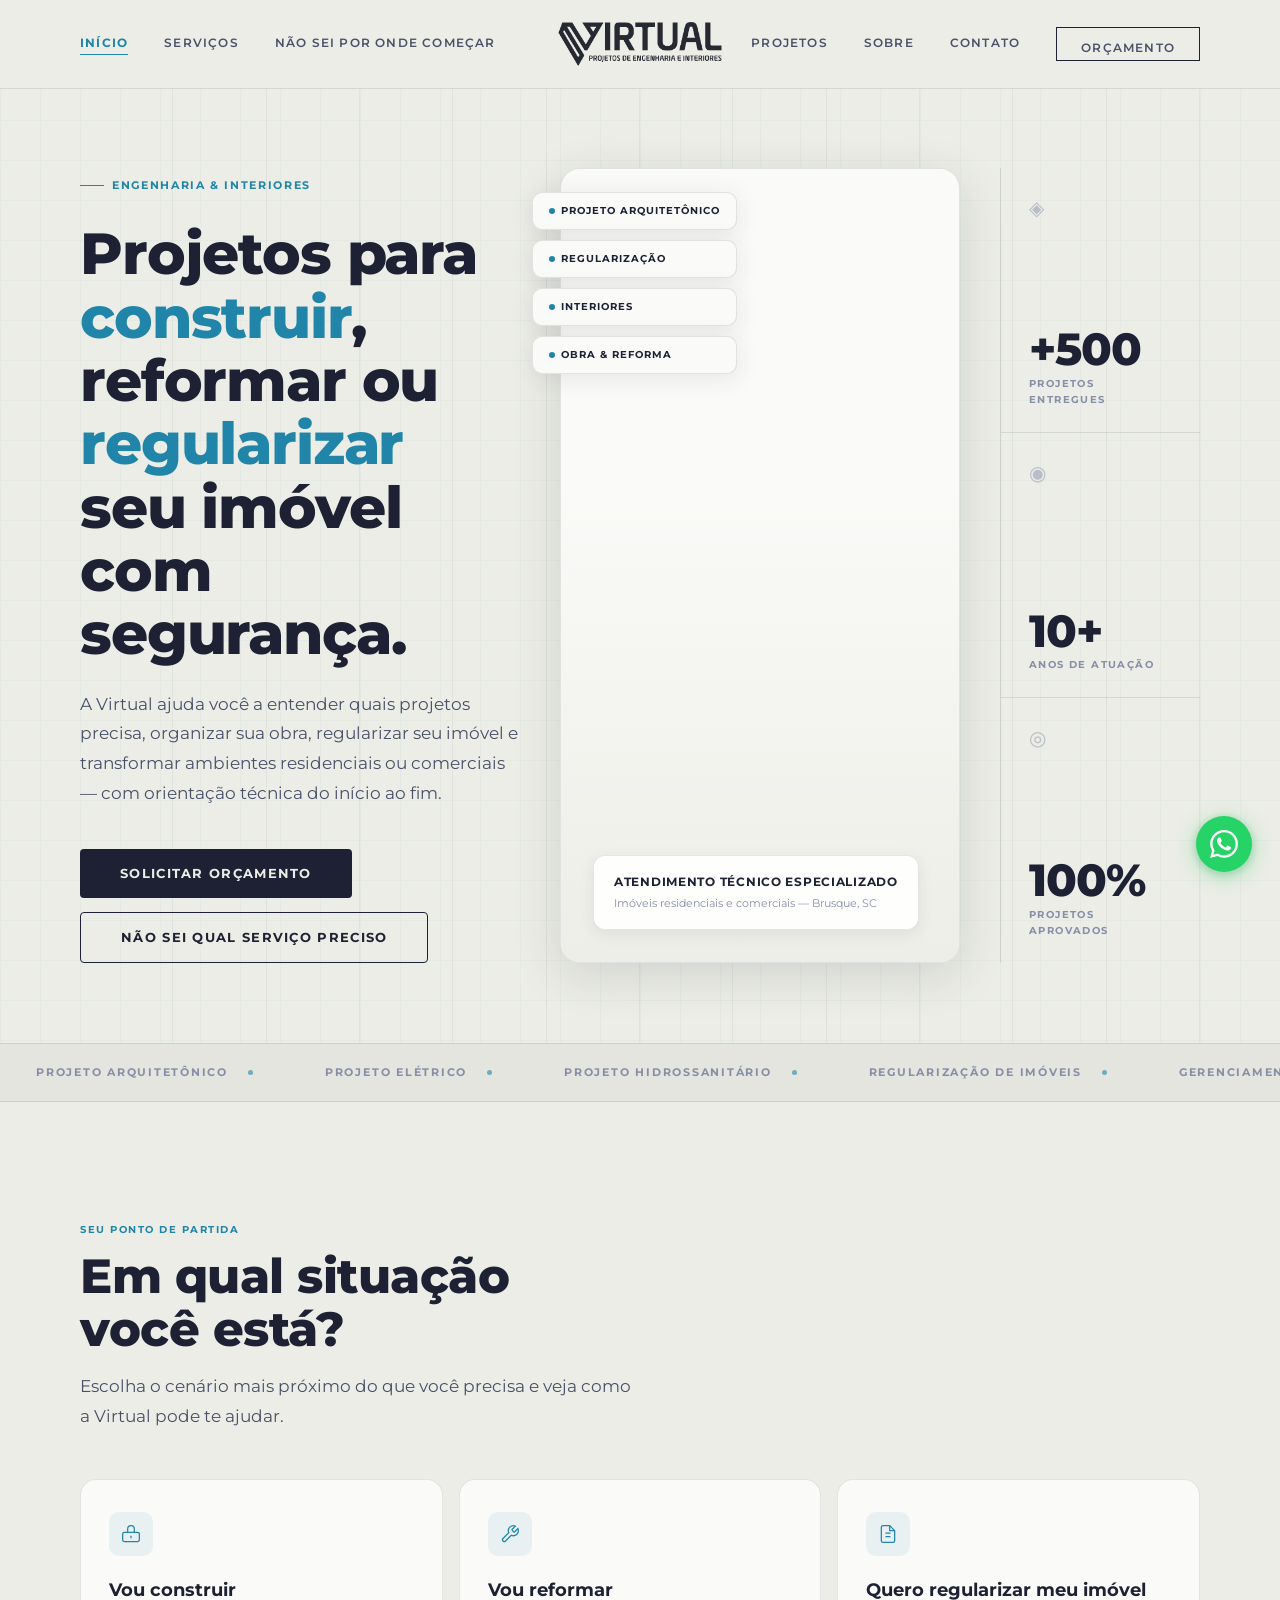
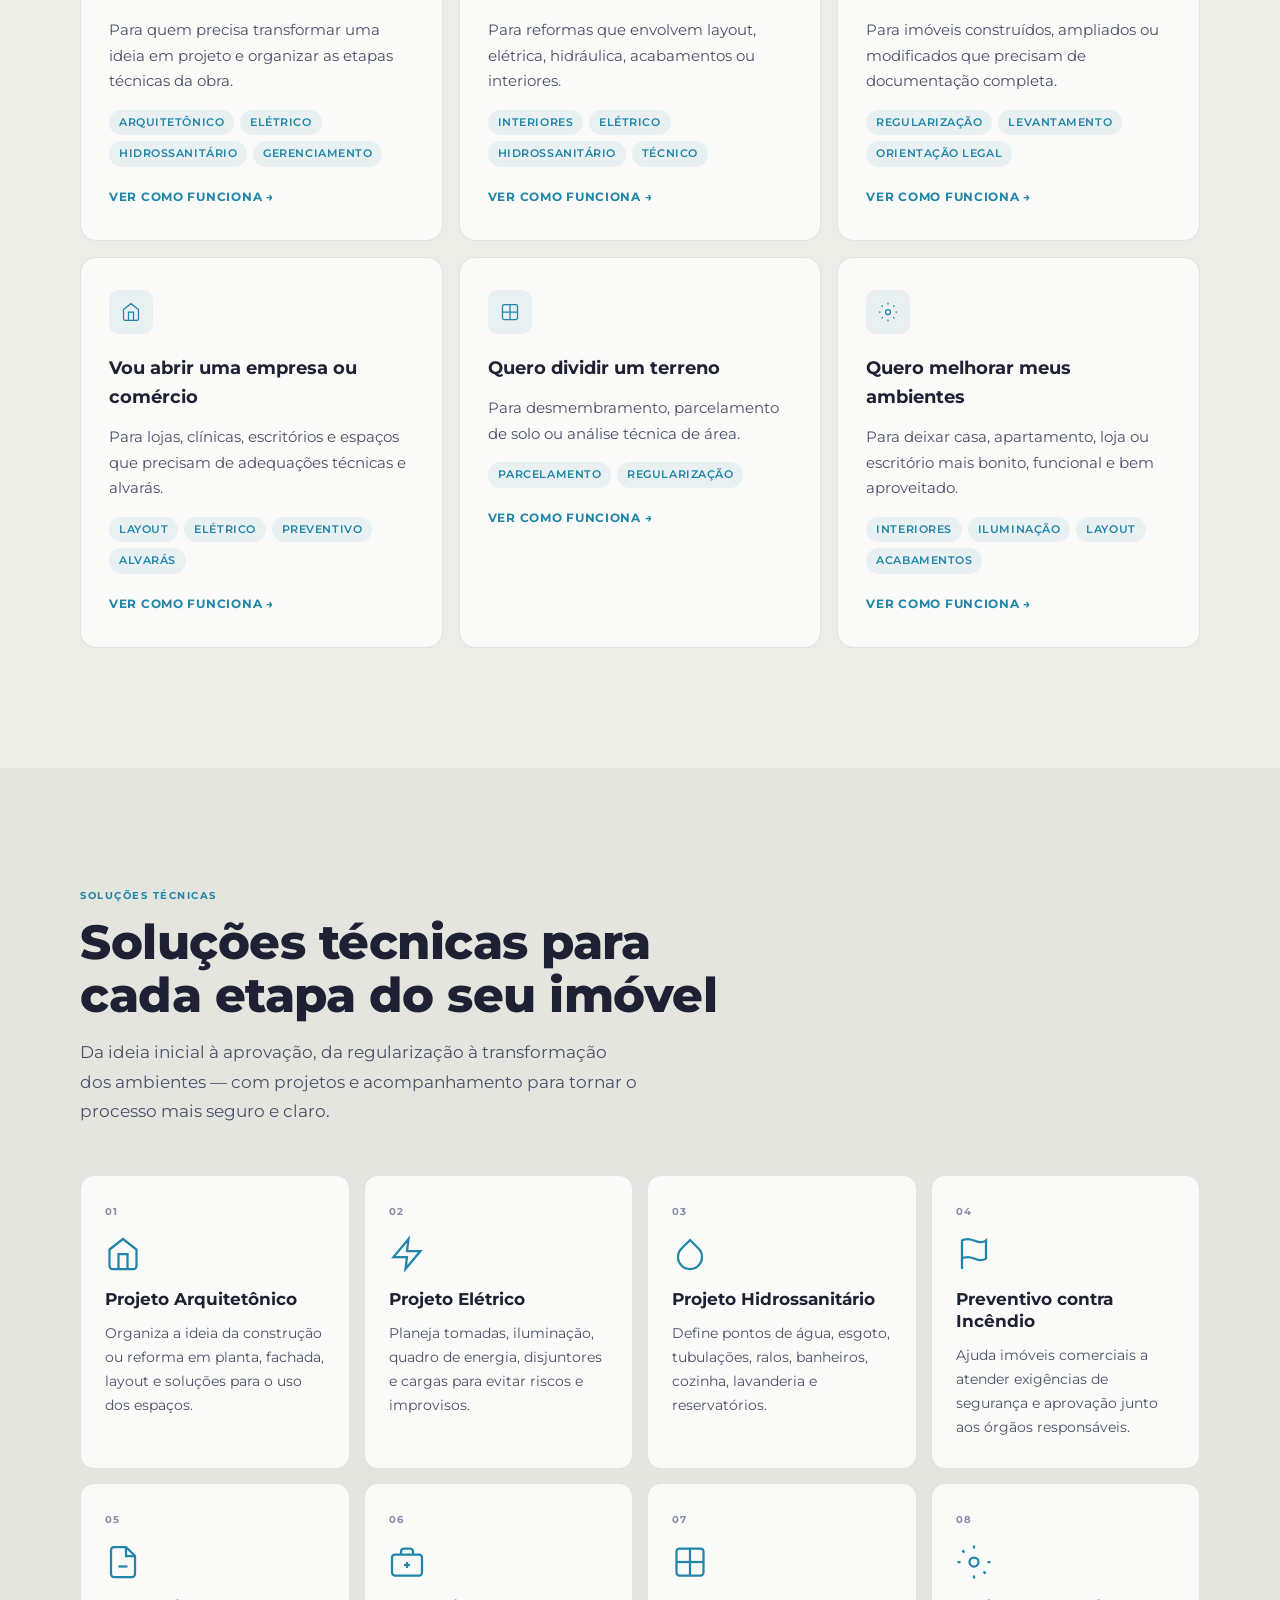
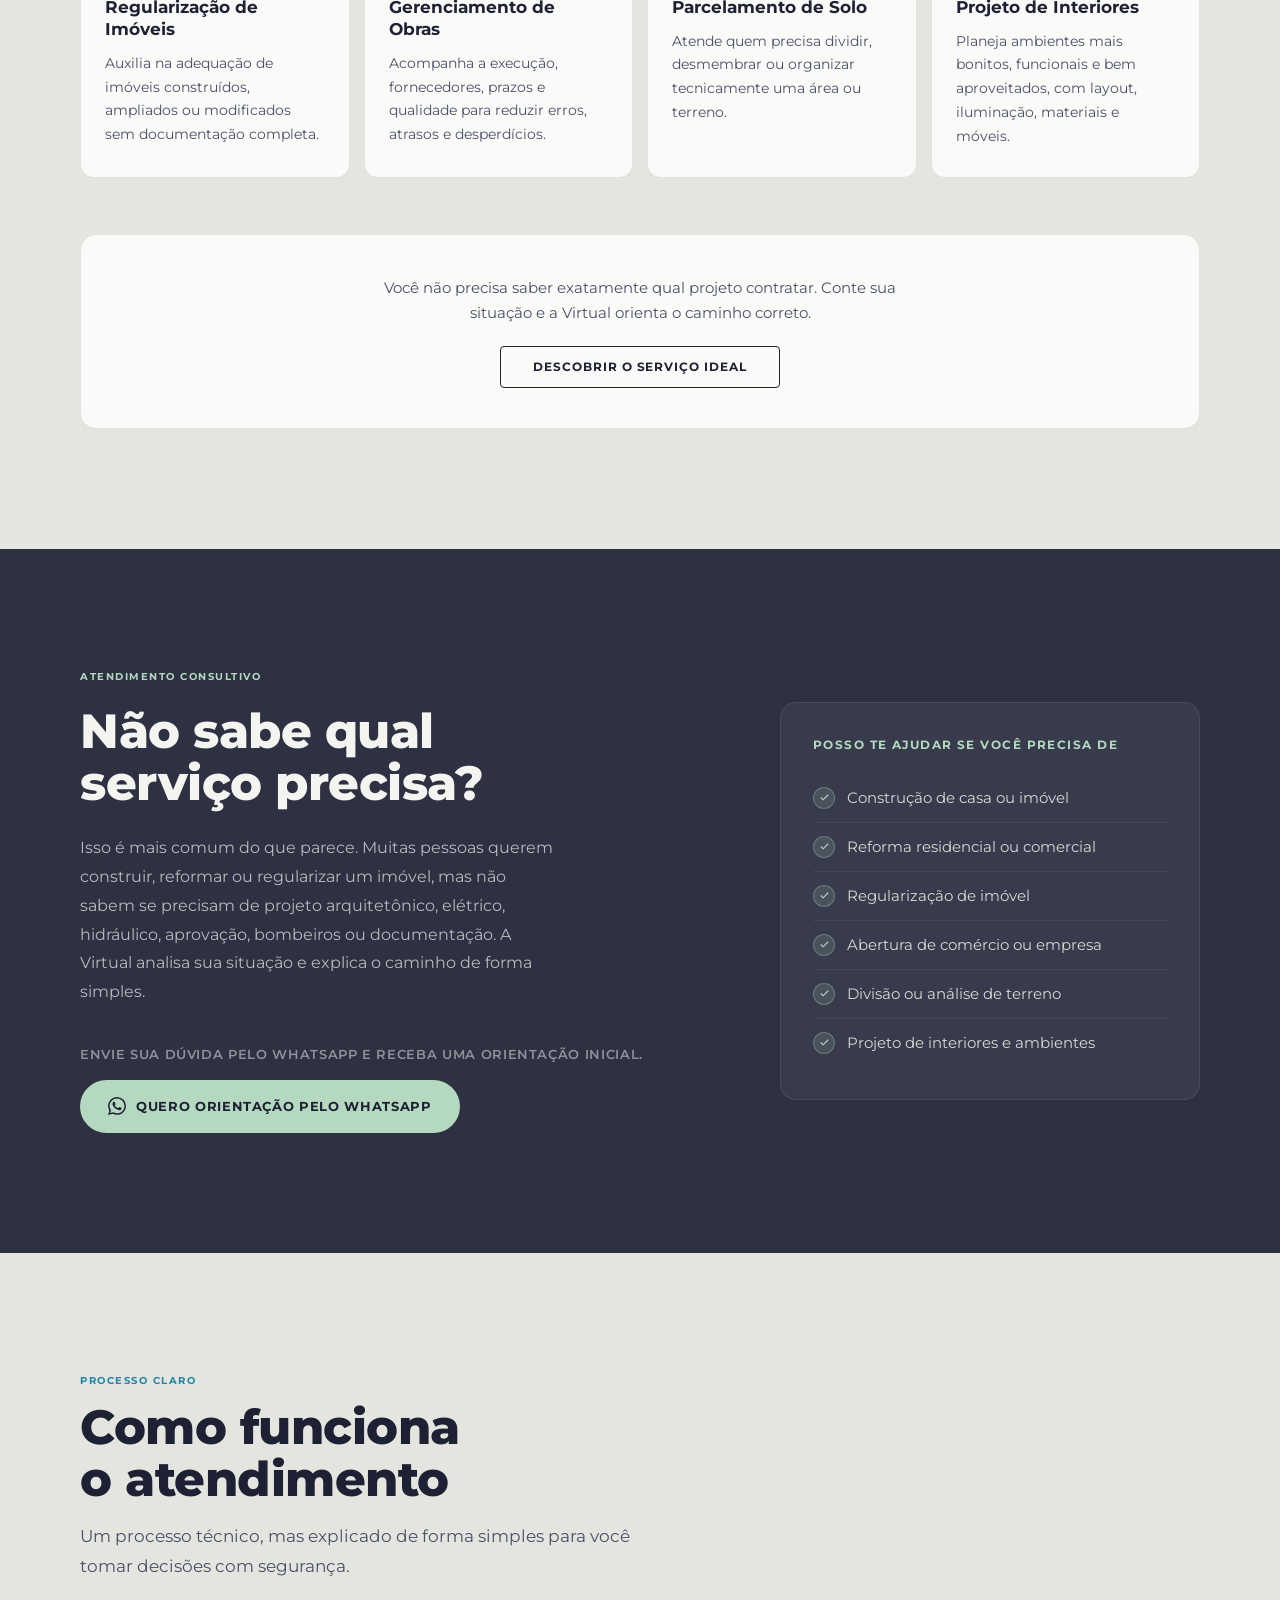
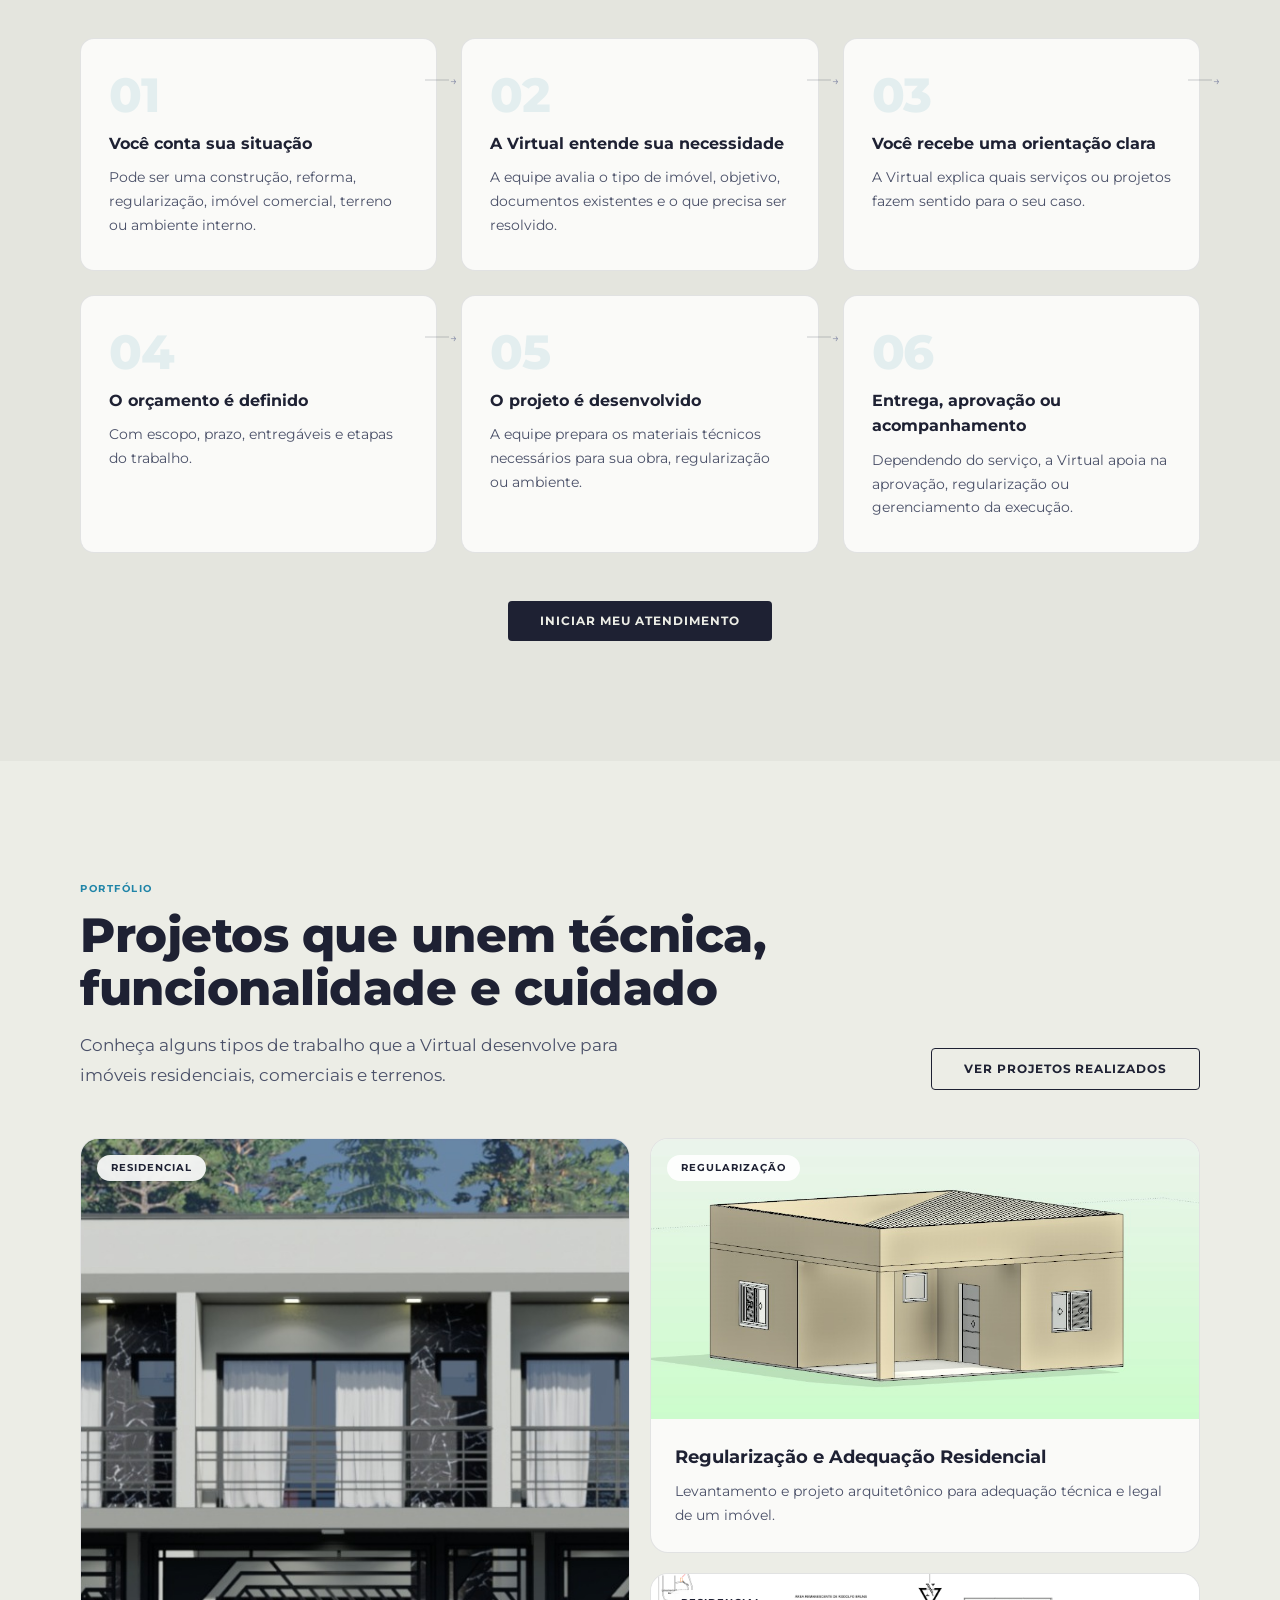
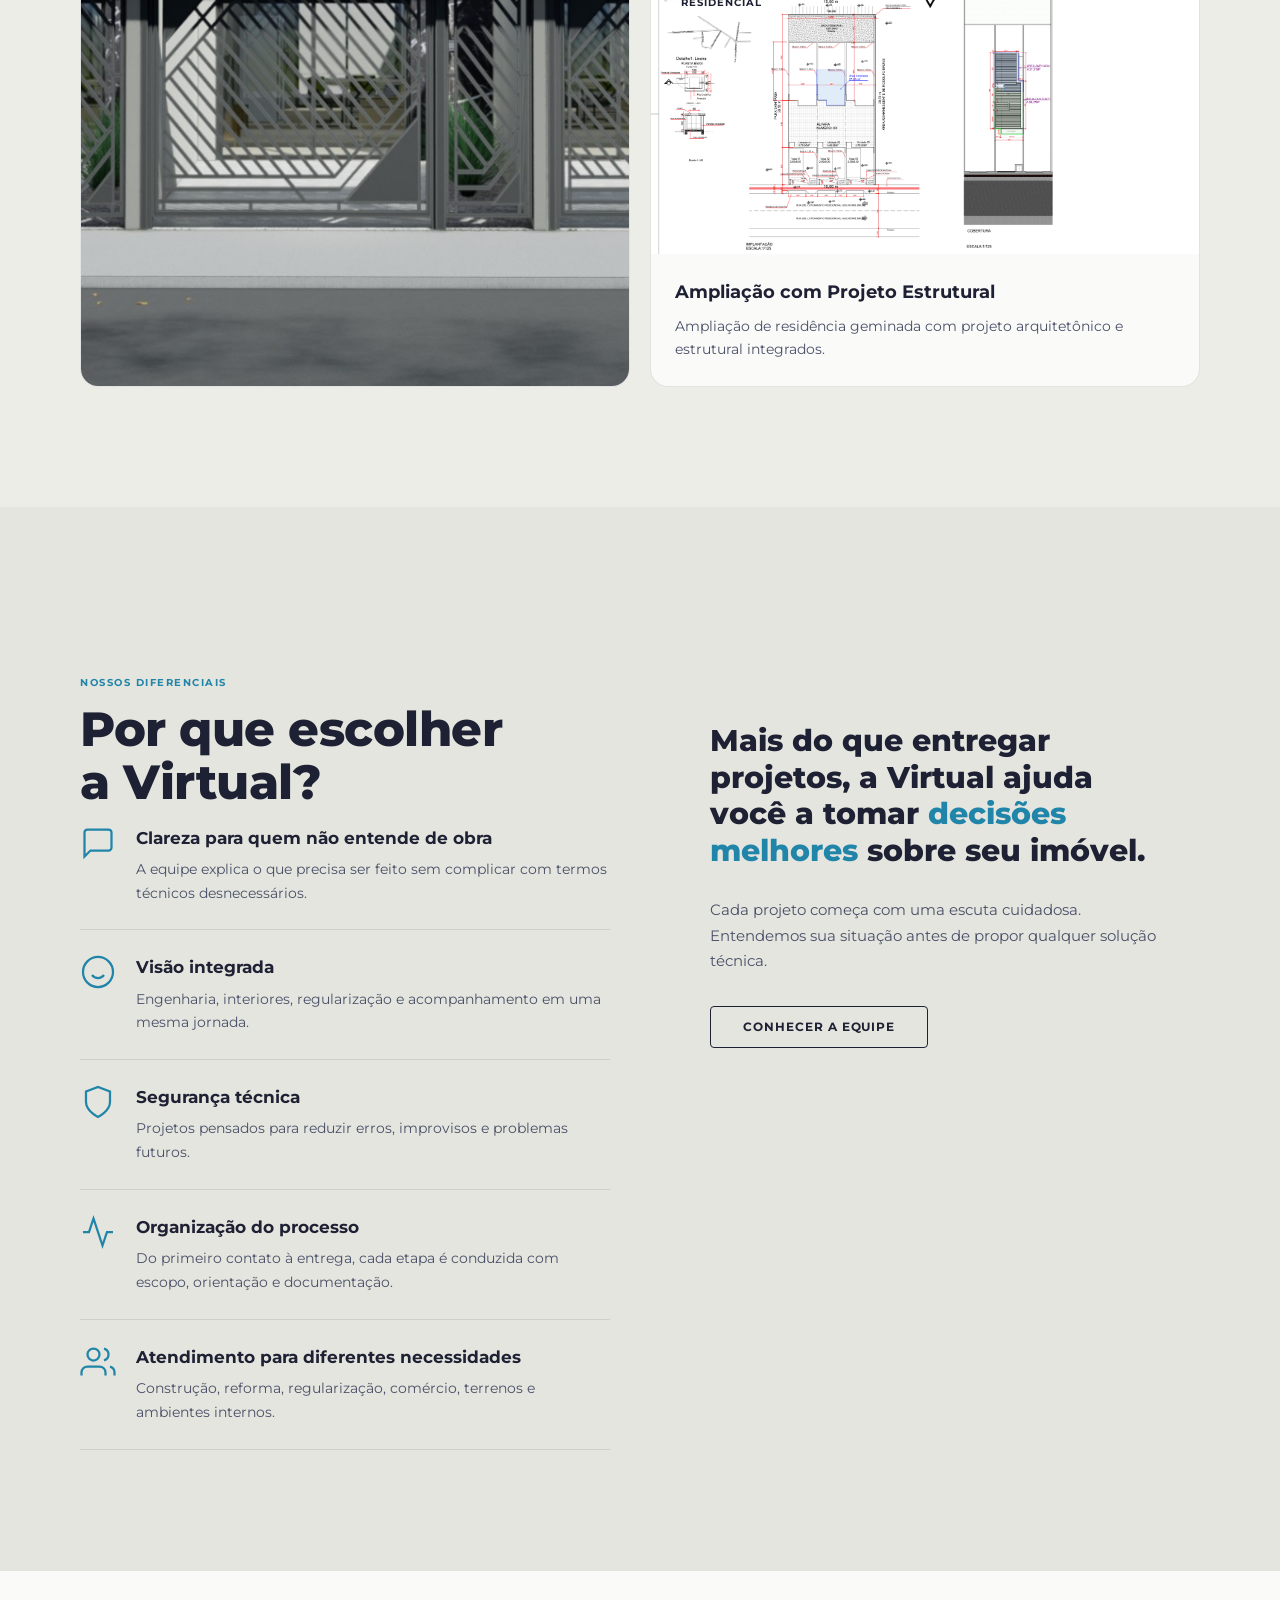
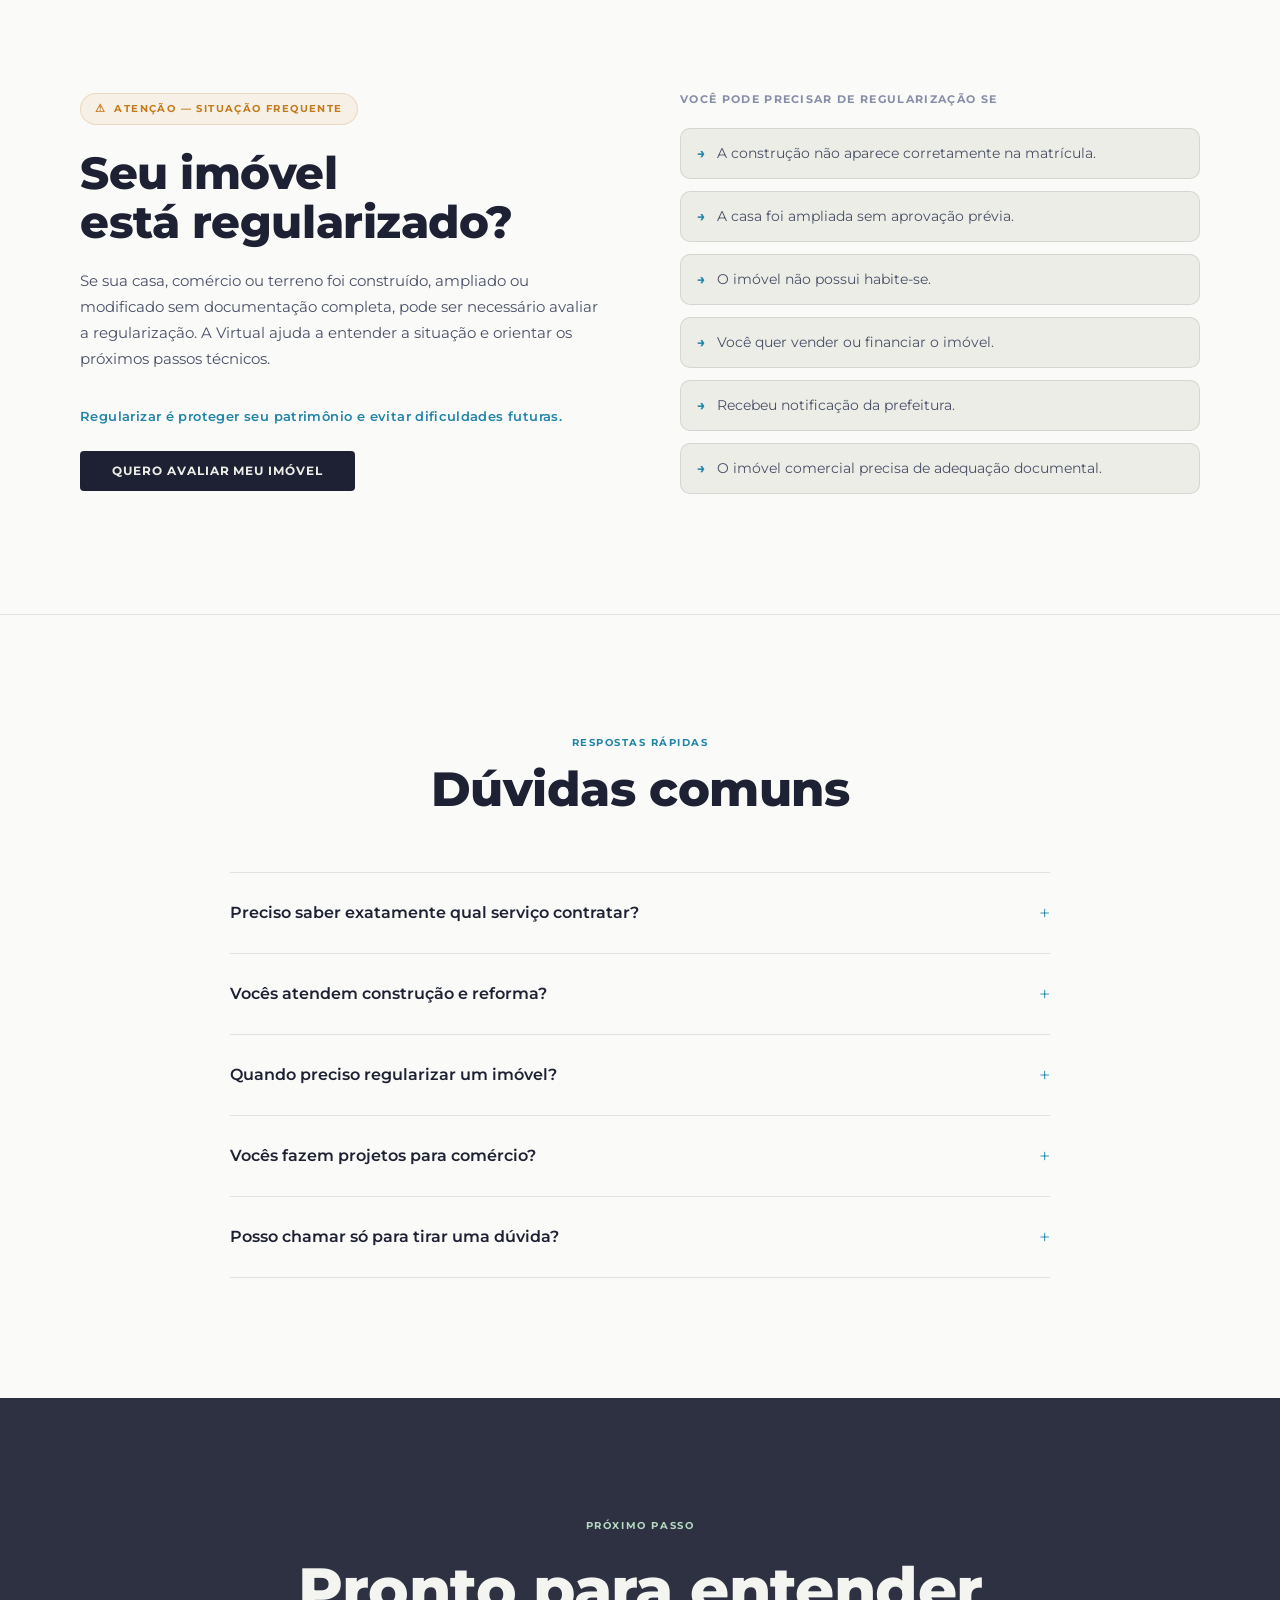
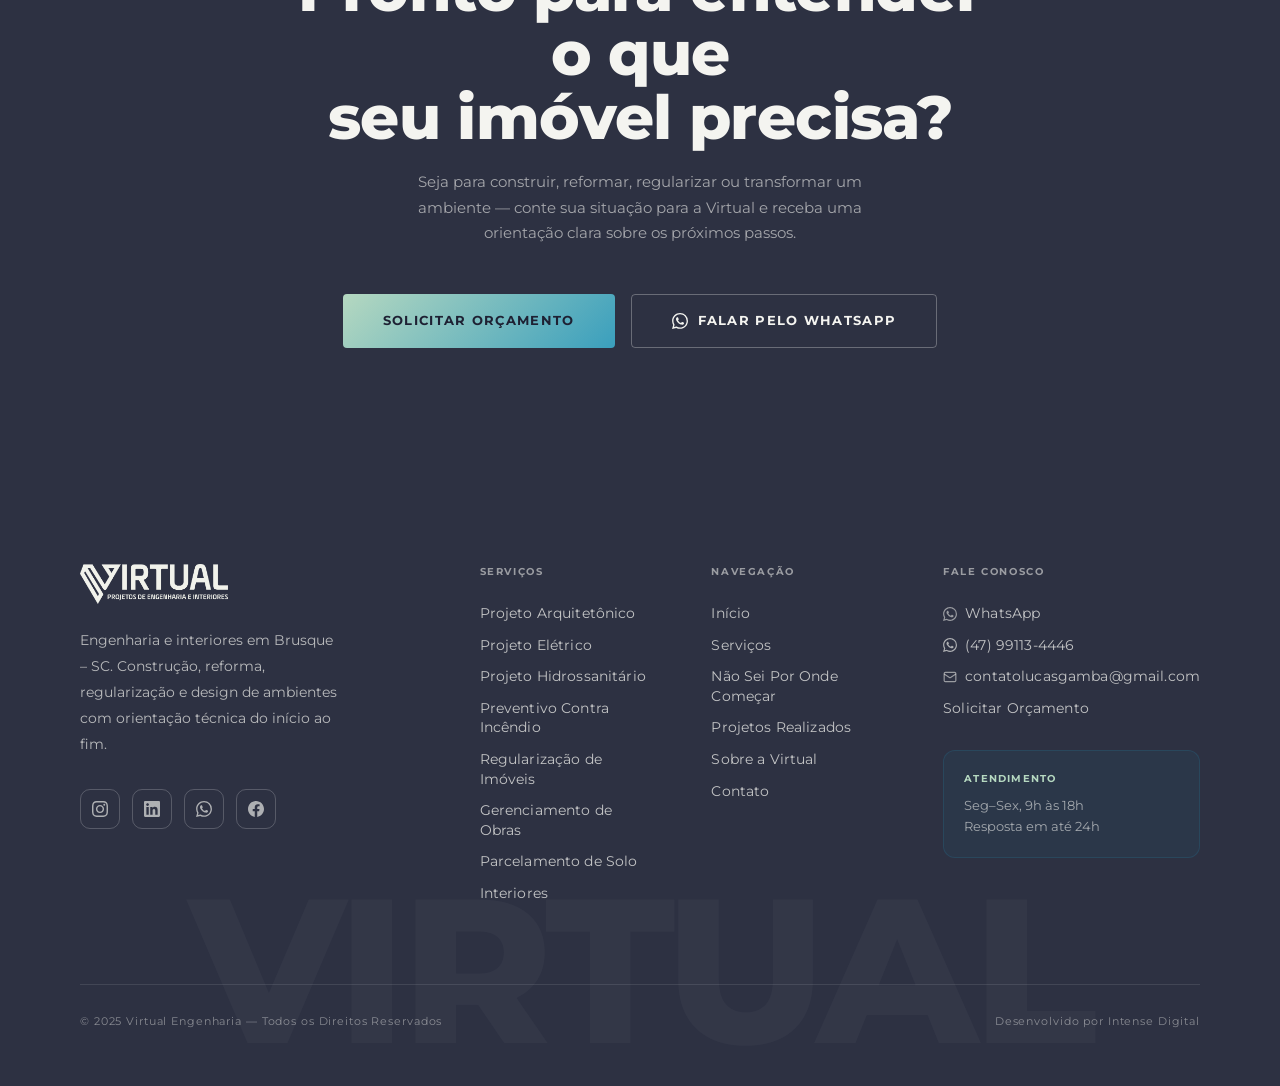
==== commit 78ddf6bf: "refactor: reorganiza assets de logo e atualiza páginas do site Move logotipos de LOGOTIPO/* para ass" ====
--- a/index.html
+++ b/index.html
@@ -9,6 +9,7 @@
   <link rel="preconnect" href="https://fonts.gstatic.com" crossorigin>
   <link href="https://fonts.googleapis.com/css2?family=Montserrat:ital,wght@0,300;0,400;0,500;0,600;0,700;0,800;0,900;1,300;1,400&display=swap" rel="stylesheet">
   <link rel="stylesheet" href="assets/css/style.css">
+  <link rel="icon" type="image/png" href="assets/logo/simbolo-favicon.png">
   <link rel="stylesheet" href="https://unpkg.com/aos@2.3.1/dist/aos.css">
   <style>
     /* ====== HOME-SPECIFIC STYLES ====== */
@@ -838,7 +839,7 @@
 <!-- PRELOADER -->
 <div class="preloader" id="preloader">
   <div class="pre-logo">
-    <img src="LOGOTIPO/SEM FUNDO/PRINCIPAL/1.png" alt="Virtual Engenharia" style="max-height: 52px; width: auto; object-fit: contain;">
+    <img src="assets/logo/sem-fundo-principal-1.png" alt="Virtual Engenharia" style="max-height: 52px; width: auto; object-fit: contain;">
   </div>
   <div class="pre-bar-wrap"><div class="pre-bar" id="pre-bar"></div></div>
 </div>
@@ -857,10 +858,10 @@
       <nav class="h-nav-l">
         <a href="index.html" class="active">Início</a>
         <a href="servicos.html">Serviços</a>
-        <a href="nao-sei.html">Não Sei Por Onde Começar</a>
+        <a href="nao-sei-por-onde-comecar.html">Não Sei Por Onde Começar</a>
       </nav>
       <a href="index.html" class="h-logo">
-        <img src="LOGOTIPO/SEM FUNDO/PRINCIPAL/1.png" alt="Virtual Engenharia" style="max-height: 32px; width: auto; object-fit: contain;">
+        <img src="assets/logo/sem-fundo-principal-1.png" alt="Virtual Engenharia" style="max-height: 32px; width: auto; object-fit: contain;">
       </a>
       <nav class="h-nav-r">
         <a href="projetos.html">Projetos</a>
@@ -896,7 +897,7 @@
         </p>
         <div class="hero-cta" data-aos="fade-up" data-aos-delay="240">
           <a href="contato.html" class="btn btn-ink btn-lg">Solicitar Orçamento</a>
-          <a href="nao-sei.html" class="btn btn-outline btn-lg">Não sei qual serviço preciso</a>
+          <a href="nao-sei-por-onde-comecar.html" class="btn btn-outline btn-lg">Não sei qual serviço preciso</a>
         </div>
         </div>
 
@@ -1002,7 +1003,7 @@
           <span class="sit-tag">Hidrossanitário</span>
           <span class="sit-tag">Gerenciamento</span>
         </div>
-        <a href="construcao-reforma.html" class="sit-link">Ver como funciona →</a>
+        <a href="servicos.html#svc-arquitetonico" class="sit-link">Ver como funciona →</a>
       </div>
 
       <!-- Vou reformar -->
@@ -1018,7 +1019,7 @@
           <span class="sit-tag">Hidrossanitário</span>
           <span class="sit-tag">Técnico</span>
         </div>
-        <a href="construcao-reforma.html" class="sit-link">Ver como funciona →</a>
+        <a href="servicos.html#svc-arquitetonico" class="sit-link">Ver como funciona →</a>
       </div>
 
       <!-- Regularizar -->
@@ -1033,7 +1034,7 @@
           <span class="sit-tag">Levantamento</span>
           <span class="sit-tag">Orientação legal</span>
         </div>
-        <a href="regularizacao.html" class="sit-link">Ver como funciona →</a>
+        <a href="servicos.html#svc-regularizacao" class="sit-link">Ver como funciona →</a>
       </div>
 
       <!-- Abrir comércio -->
@@ -1049,7 +1050,7 @@
           <span class="sit-tag">Preventivo</span>
           <span class="sit-tag">Alvarás</span>
         </div>
-        <a href="construcao-reforma.html" class="sit-link">Ver como funciona →</a>
+        <a href="servicos.html#svc-preventivo" class="sit-link">Ver como funciona →</a>
       </div>
 
       <!-- Dividir terreno -->
@@ -1063,7 +1064,7 @@
           <span class="sit-tag">Parcelamento</span>
           <span class="sit-tag">Regularização</span>
         </div>
-        <a href="regularizacao.html" class="sit-link">Ver como funciona →</a>
+        <a href="servicos.html#svc-parcelamento" class="sit-link">Ver como funciona →</a>
       </div>
 
       <!-- Melhorar ambientes -->
@@ -1165,7 +1166,7 @@
       <p style="font-size: 15px; color: var(--ink-mid); line-height: 1.7; max-width: 560px; margin: 0 auto 20px;">
         Você não precisa saber exatamente qual projeto contratar. Conte sua situação e a Virtual orienta o caminho correto.
       </p>
-      <a href="nao-sei.html" class="btn btn-outline">Descobrir o serviço ideal</a>
+      <a href="nao-sei-por-onde-comecar.html" class="btn btn-outline">Descobrir o serviço ideal</a>
     </div>
 
   </div>
@@ -1309,38 +1310,38 @@
 
     <div class="port-grid" style="margin-top: 48px;" data-aos="fade-up" data-aos-delay="160">
 
-      <div class="port-card">
+      <a href="projetos.html?projeto=geminadas-12x30" class="port-card">
         <div class="port-img">
-          <img src="https://images.unsplash.com/photo-1484154218962-a197022b5858?w=800&q=80" alt="Projeto Residencial">
+          <img src="assets/projetos/geminadas-12x30/fachada-01.jpg" alt="Estudo de Viabilidade para Geminadas em Lote Urbano 12x30">
           <div class="port-cat">Residencial</div>
         </div>
         <div class="port-info">
-          <div class="port-title">Construção e Reforma Residencial</div>
-          <div class="port-desc">Projetos para construção, reforma, ampliação e organização de casas ou apartamentos.</div>
-        </div>
-      </div>
-
-      <div class="port-card">
+          <div class="port-title">Estudo de Viabilidade para Geminadas</div>
+          <div class="port-desc">Implantação de três unidades geminadas em lote urbano de 12x30 metros.</div>
+        </div>
+      </a>
+
+      <a href="projetos.html?projeto=regularizacao-adequacao-unifamiliar" class="port-card">
         <div class="port-img">
-          <img src="https://images.unsplash.com/photo-1497366216548-37526070297c?w=800&q=80" alt="Projeto Comercial">
-          <div class="port-cat">Comercial</div>
+          <img src="assets/projetos/regularizacao-adequacao-unifamiliar/modelo-3d-01.jpg" alt="Regularização e Adequação de Residência Unifamiliar">
+          <div class="port-cat">Regularização</div>
         </div>
         <div class="port-info">
-          <div class="port-title">Soluções para Espaços Comerciais</div>
-          <div class="port-desc">Lojas, clínicas, escritórios, salas comerciais e espaços de atendimento.</div>
-        </div>
-      </div>
-
-      <div class="port-card">
+          <div class="port-title">Regularização e Adequação Residencial</div>
+          <div class="port-desc">Levantamento e projeto arquitetônico para adequação técnica e legal de um imóvel.</div>
+        </div>
+      </a>
+
+      <a href="projetos.html?projeto=ampliacao-arquitetonico-estrutural" class="port-card">
         <div class="port-img">
-          <img src="https://images.unsplash.com/photo-1618221195710-dd6b41faaea6?w=800&q=80" alt="Projeto de Interiores">
-          <div class="port-cat">Interiores</div>
+          <img src="assets/projetos/ampliacao-arquitetonico-estrutural/arquitetonico-implantacao.jpg" alt="Ampliação Residencial com Projeto Arquitetônico e Estrutural">
+          <div class="port-cat">Residencial</div>
         </div>
         <div class="port-info">
-          <div class="port-title">Ambientes Planejados com Cuidado</div>
-          <div class="port-desc">Estética, conforto e funcionalidade integrados em cada projeto de interior.</div>
-        </div>
-      </div>
+          <div class="port-title">Ampliação com Projeto Estrutural</div>
+          <div class="port-desc">Ampliação de residência geminada com projeto arquitetônico e estrutural integrados.</div>
+        </div>
+      </a>
 
     </div>
   </div>
@@ -1432,7 +1433,7 @@
         <p style="font-size: 13px; font-weight: 600; color: var(--teal); margin-bottom: 24px; letter-spacing: .03em;" data-aos="fade-up" data-aos-delay="160">
           Regularizar é proteger seu patrimônio e evitar dificuldades futuras.
         </p>
-        <a href="regularizacao.html" class="btn btn-ink" data-aos="fade-up" data-aos-delay="200">Quero avaliar meu imóvel</a>
+        <a href="servicos.html#svc-regularizacao" class="btn btn-ink" data-aos="fade-up" data-aos-delay="200">Quero avaliar meu imóvel</a>
       </div>
       <div class="reg-signals" data-aos="fade-left" data-aos-delay="200">
         <div style="font-size: 11px; font-weight: 700; letter-spacing: .12em; text-transform: uppercase; color: var(--ink-muted); margin-bottom: 8px;">Você pode precisar de regularização se</div>
@@ -1514,41 +1515,32 @@
 
 
 <!-- FOOTER -->
-<footer class="ds-footer">
-  <div class="ds-ft-wordmark" aria-hidden="true">Virtual</div>
+<footer class="ds-ft">
   <div class="w">
     <div class="ds-ft-grid">
 
       <!-- Brand col -->
       <div>
         <div style="margin-bottom: 24px;">
-          <img src="LOGOTIPO/SEM FUNDO/PRINCIPAL/2.png" alt="Virtual Engenharia" style="max-height: 40px; width: auto; object-fit: contain;">
-        </div>
-        <p class="ds-ft-desc">
-          Engenharia e interiores em Brusque – SC.
-Construção, reforma, regularização e design de ambientes com orientação técnica do início ao fim.
-        </p>
-        <!-- Social icons with real brand SVGs -->
+          <img src="assets/logo/sem-fundo-principal-2.png" alt="Virtual Engenharia" style="max-height: 40px; width: auto; object-fit: contain;">
+        </div>
+        <p class="ds-ft-desc">Engenharia e interiores em Brusque – SC. Construção, reforma, regularização e design de ambientes com orientação técnica do início ao fim.</p>
         <div class="ft-social">
-          <!-- Instagram -->
           <a href="https://www.instagram.com/virtual.projetos?igsh=MThyOGh4NTh3czZtNQ==" target="_blank" rel="noopener" class="ft-soc-a" aria-label="Instagram">
             <svg viewBox="0 0 24 24" xmlns="http://www.w3.org/2000/svg">
               <path d="M12 2.163c3.204 0 3.584.012 4.85.07 3.252.148 4.771 1.691 4.919 4.919.058 1.265.069 1.645.069 4.849 0 3.205-.012 3.584-.069 4.849-.149 3.225-1.664 4.771-4.919 4.919-1.266.058-1.644.07-4.85.07-3.204 0-3.584-.012-4.849-.07-3.26-.149-4.771-1.699-4.919-4.92-.058-1.265-.07-1.644-.07-4.849 0-3.204.013-3.583.07-4.849.149-3.227 1.664-4.771 4.919-4.919 1.266-.057 1.645-.069 4.849-.069zm0-2.163c-3.259 0-3.667.014-4.947.072-4.358.2-6.78 2.618-6.98 6.98-.059 1.281-.073 1.689-.073 4.948 0 3.259.014 3.668.072 4.948.2 4.358 2.618 6.78 6.98 6.98 1.281.058 1.689.072 4.948.072 3.259 0 3.668-.014 4.948-.072 4.354-.2 6.782-2.618 6.979-6.98.059-1.28.073-1.689.073-4.948 0-3.259-.014-3.667-.072-4.947-.196-4.354-2.617-6.78-6.979-6.98-1.281-.059-1.69-.073-4.949-.073zm0 5.838c-3.403 0-6.162 2.759-6.162 6.162s2.759 6.163 6.162 6.163 6.162-2.759 6.162-6.163c0-3.403-2.759-6.162-6.162-6.162zm0 10.162c-2.209 0-4-1.79-4-4 0-2.209 1.791-4 4-4s4 1.791 4 4c0 2.21-1.791 4-4 4zm6.406-11.845c-.796 0-1.441.645-1.441 1.44s.645 1.44 1.441 1.44c.795 0 1.439-.645 1.439-1.44s-.644-1.44-1.439-1.44z"/>
             </svg>
           </a>
-          <!-- LinkedIn -->
           <a href="https://linkedin.com/company/virtualengenharia" target="_blank" rel="noopener" class="ft-soc-a" aria-label="LinkedIn">
             <svg viewBox="0 0 24 24" xmlns="http://www.w3.org/2000/svg">
               <path d="M20.447 20.452h-3.554v-5.569c0-1.328-.027-3.037-1.852-3.037-1.853 0-2.136 1.445-2.136 2.939v5.667H9.351V9h3.414v1.561h.046c.477-.9 1.637-1.85 3.37-1.85 3.601 0 4.267 2.37 4.267 5.455v6.286zM5.337 7.433c-1.144 0-2.063-.926-2.063-2.065 0-1.138.92-2.063 2.063-2.063 1.14 0 2.064.925 2.064 2.063 0 1.139-.925 2.065-2.064 2.065zm1.782 13.019H3.555V9h3.564v11.452zM22.225 0H1.771C.792 0 0 .774 0 1.729v20.542C0 23.227.792 24 1.771 24h20.451C23.2 24 24 23.227 24 22.271V1.729C24 .774 23.2 0 22.222 0h.003z"/>
             </svg>
           </a>
-          <!-- WhatsApp -->
           <a href="https://wa.me/5547991134446" target="_blank" rel="noopener" class="ft-soc-a" aria-label="WhatsApp">
             <svg viewBox="0 0 24 24" xmlns="http://www.w3.org/2000/svg">
               <path d="M17.472 14.382c-.297-.149-1.758-.867-2.03-.967-.273-.099-.471-.148-.67.15-.197.297-.767.966-.94 1.164-.173.199-.347.223-.644.075-.297-.15-1.255-.463-2.39-1.475-.883-.788-1.48-1.761-1.653-2.059-.173-.297-.018-.458.13-.606.134-.133.298-.347.446-.52.149-.174.198-.298.298-.497.099-.198.05-.371-.025-.52-.075-.149-.669-1.612-.916-2.207-.242-.579-.487-.5-.669-.51-.173-.008-.371-.01-.57-.01-.198 0-.52.074-.792.372-.272.297-1.04 1.016-1.04 2.479 0 1.462 1.065 2.875 1.213 3.074.149.198 2.096 3.2 5.077 4.487.709.306 1.262.489 1.694.625.712.227 1.36.195 1.871.118.571-.085 1.758-.719 2.006-1.413.248-.694.248-1.289.173-1.413-.074-.124-.272-.198-.57-.347m-5.421 7.403h-.004a9.87 9.87 0 01-5.031-1.378l-.361-.214-3.741.982.998-3.648-.235-.374a9.86 9.86 0 01-1.51-5.26c.001-5.45 4.436-9.884 9.888-9.884 2.64 0 5.122 1.03 6.988 2.898a9.825 9.825 0 012.893 6.994c-.003 5.45-4.437 9.884-9.885 9.884m8.413-18.297A11.815 11.815 0 0012.05 0C5.495 0 .16 5.335.157 11.892c0 2.096.547 4.142 1.588 5.945L.057 24l6.305-1.654a11.882 11.882 0 005.683 1.448h.005c6.554 0 11.89-5.335 11.893-11.893a11.821 11.821 0 00-3.48-8.413z"/>
             </svg>
           </a>
-          <!-- Facebook -->
           <a href="https://facebook.com/virtualengenharia" target="_blank" rel="noopener" class="ft-soc-a" aria-label="Facebook">
             <svg viewBox="0 0 24 24" xmlns="http://www.w3.org/2000/svg">
               <path d="M24 12.073c0-6.627-5.373-12-12-12s-12 5.373-12 12c0 5.99 4.388 10.954 10.125 11.854v-8.385H7.078v-3.47h3.047V9.43c0-3.007 1.792-4.669 4.533-4.669 1.312 0 2.686.235 2.686.235v2.953H15.83c-1.491 0-1.956.925-1.956 1.874v2.25h3.328l-.532 3.47h-2.796v8.385C19.612 23.027 24 18.062 24 12.073z"/>
@@ -1559,34 +1551,35 @@
 
       <!-- Serviços col -->
       <div>
-        <div class="ft-title">Serviços</div>
+        <div class="ft-h">Serviços</div>
         <div class="ft-links">
-          <a href="construcao-reforma.html">Construção e Reforma</a>
-          <a href="regularizacao.html">Regularização de Imóveis</a>
-          <a href="servicos.html">Projeto Elétrico</a>
-          <a href="servicos.html">Projeto Hidrossanitário</a>
-          <a href="servicos.html">Preventivo contra Incêndio</a>
-          <a href="servicos.html">Interiores</a>
-          <a href="servicos.html">Parcelamento de Solo</a>
+          <a href="servicos.html#svc-arquitetonico">Projeto Arquitetônico</a>
+          <a href="servicos.html#svc-eletrico">Projeto Elétrico</a>
+          <a href="servicos.html#svc-hidrossanitario">Projeto Hidrossanitário</a>
+          <a href="servicos.html#svc-preventivo">Preventivo Contra Incêndio</a>
+          <a href="servicos.html#svc-regularizacao">Regularização de Imóveis</a>
+          <a href="servicos.html#svc-gerenciamento">Gerenciamento de Obras</a>
+          <a href="servicos.html#svc-parcelamento">Parcelamento de Solo</a>
+          <a href="servicos.html#svc-interiores">Interiores</a>
         </div>
       </div>
 
       <!-- Navegação col -->
       <div>
-        <div class="ft-title">Navegação</div>
+        <div class="ft-h">Navegação</div>
         <div class="ft-links">
           <a href="index.html">Início</a>
-          <a href="nao-sei.html">Não Sei Por Onde Começar</a>
+          <a href="servicos.html">Serviços</a>
+          <a href="nao-sei-por-onde-comecar.html">Não Sei Por Onde Começar</a>
           <a href="projetos.html">Projetos Realizados</a>
           <a href="sobre.html">Sobre a Virtual</a>
           <a href="contato.html">Contato</a>
-          <a href="design-system.html">Design System</a>
         </div>
       </div>
 
       <!-- Contato col -->
       <div>
-        <div class="ft-title">Fale Conosco</div>
+        <div class="ft-h">Fale Conosco</div>
         <div class="ft-links">
           <a href="https://wa.me/5547991134446" target="_blank" rel="noopener">
             <span style="display:flex;align-items:center;gap:8px;">
@@ -1594,16 +1587,16 @@
               WhatsApp
             </span>
           </a>
-          <a href="https://wa.me/5547991134446" target="_blank" rel="noopener">
+          <a href="tel:+5547991134446">
             <span style="display:flex;align-items:center;gap:8px;">
               <svg width="14" height="14" viewBox="0 0 24 24" fill="rgba(244,244,240,0.65)"><path d="M17.472 14.382c-.297-.149-1.758-.867-2.03-.967-.273-.099-.471-.148-.67.15-.197.297-.767.966-.94 1.164-.173.199-.347.223-.644.075-.297-.15-1.255-.463-2.39-1.475-.883-.788-1.48-1.761-1.653-2.059-.173-.297-.018-.458.13-.606.134-.133.298-.347.446-.52.149-.174.198-.298.298-.497.099-.198.05-.371-.025-.52-.075-.149-.669-1.612-.916-2.207-.242-.579-.487-.5-.669-.51-.173-.008-.371-.01-.57-.01-.198 0-.52.074-.792.372-.272.297-1.04 1.016-1.04 2.479 0 1.462 1.065 2.875 1.213 3.074.149.198 2.096 3.2 5.077 4.487.709.306 1.262.489 1.694.625.712.227 1.36.195 1.871.118.571-.085 1.758-.719 2.006-1.413.248-.694.248-1.289.173-1.413-.074-.124-.272-.198-.57-.347m-5.421 7.403h-.004a9.87 9.87 0 01-5.031-1.378l-.361-.214-3.741.982.998-3.648-.235-.374a9.86 9.86 0 01-1.51-5.26c.001-5.45 4.436-9.884 9.888-9.884 2.64 0 5.122 1.03 6.988 2.898a9.825 9.825 0 012.893 6.994c-.003 5.45-4.437 9.884-9.885 9.884m8.413-18.297A11.815 11.815 0 0012.05 0C5.495 0 .16 5.335.157 11.892c0 2.096.547 4.142 1.588 5.945L.057 24l6.305-1.654a11.882 11.882 0 005.683 1.448h.005c6.554 0 11.89-5.335 11.893-11.893a11.821 11.821 0 00-3.48-8.413z"/></svg>
               (47) 99113-4446
             </span>
           </a>
-          <a href="mailto:contato@virtualengenharia.com.br">
+          <a href="mailto:contatolucasgamba@gmail.com">
             <span style="display:flex;align-items:center;gap:8px;">
               <svg width="14" height="14" viewBox="0 0 24 24" fill="none" stroke="rgba(244,244,240,0.55)" stroke-width="2"><rect x="2" y="4" width="20" height="16" rx="2"/><path d="m22 7-8.97 5.7a1.94 1.94 0 0 1-2.06 0L2 7"/></svg>
-              contato@virtualengenharia.com.br
+              contatolucasgamba@gmail.com
             </span>
           </a>
           <a href="contato.html">Solicitar Orçamento</a>
@@ -1619,12 +1612,12 @@
       </div>
 
     </div>
-
-    <!-- Bottom bar -->
     <div class="ds-ft-bottom">
-      <div style="font-size: 11px; color: rgba(244,244,240,0.2);">Engenharia & Interiores</div>
+      <span class="ds-ft-copy">© 2025 Virtual Engenharia — Todos os Direitos Reservados</span>
+      <a href="https://intensedigital.com.br" target="_blank" rel="noopener" class="ds-ft-copy">Desenvolvido por Intense Digital</a>
     </div>
   </div>
+  <div class="ds-ft-wordmark">Virtual</div>
 </footer>
 
 <!-- WHATSAPP FIXO PREMIUM -->
--- a/assets/css/style.css
+++ b/assets/css/style.css
@@ -100,7 +100,6 @@
 .h-logo{position:absolute;left:50%;transform:translateX(-50%);
   display:flex;align-items:center;gap:12px}
 .h-logo img{max-height:44px!important;}
-.h-logo-title{font-family:var(--fd);font-size:18px;font-weight:800;color:var(--ink)}
 /* right CTA */
 .h-cta{border:1.5px solid var(--ink);padding:10px 24px;font-size:12px;
   font-weight:700;letter-spacing:.1em;text-transform:uppercase;
@@ -148,7 +147,6 @@
 .section{padding:120px 0;position:relative}
 .section-white{background:var(--bg-white)}
 .section-alt{background:var(--bg-alt)}
-.section-dark{background:var(--bg-dark);color:#F4F4F0}
 .s-num{display:flex;align-items:center;gap:16px;font-size:11px;font-weight:700;
   letter-spacing:.2em;text-transform:uppercase;color:var(--ink-muted);margin-bottom:16px}
 .s-num::after{content:'';flex:1;height:1px;background:var(--border)}
@@ -357,12 +355,6 @@
 .f-inp.ok{border-color:var(--mint);box-shadow:0 0 0 3px rgba(181,216,192,.18)}
 .f-ta{resize:vertical;min-height:100px}
 .f-grid{display:grid;grid-template-columns:1fr 1fr;gap:16px}
-/* luxury search bar glass style */
-.f-inp-glass{background:rgba(255,255,255,.15);border:none;
-  border-bottom:1px solid rgba(255,255,255,.4);padding:12px 0;color:#fff;
-  outline:none;width:100%;font-size:15px}
-.f-inp-glass::placeholder{color:rgba(255,255,255,.6)}
-.f-inp-glass:focus{border-bottom-color:#fff}
 
 /* ---- BADGES ---- */
 .badge{display:inline-flex;align-items:center;gap:6px;padding:4px 10px;
@@ -392,7 +384,6 @@
 .l-ph.tall{min-height:140px}
 .g2{display:grid;grid-template-columns:1fr 1fr;gap:16px}
 .g3{display:grid;grid-template-columns:repeat(3,1fr);gap:16px}
-.g4{display:grid;grid-template-columns:repeat(4,1fr);gap:16px}
 
 /* ---- MOTION ---- */
 .mot-grid{display:grid;grid-template-columns:repeat(auto-fill,minmax(190px,1fr));gap:20px}
@@ -421,11 +412,8 @@
 .logo-lbl{font-size:10px;font-weight:600;letter-spacing:.1em;text-transform:uppercase;
   color:var(--ink-muted);text-align:center;margin-top:10px}
 .logo-item{display:flex;flex-direction:column}
-.lb-bg{background:var(--bg)}
 .lb-white{background:#fff}
 .lb-dk{background:#2D3142}
-.lb-tl{background:#2085A8}
-.lb-mt{background:#B5D8C0}
 .lb-cream{background:#ECEDE6}
 
 /* ---- STATES ---- */
@@ -440,15 +428,7 @@
 .rad-item{display:flex;flex-direction:column;align-items:center;gap:8px}
 .rad-box{width:52px;height:52px;background:var(--teal)}
 
-/* ---- BORDER (luxury style) — decorative ---- */
-.bd-line{display:flex;align-items:center;gap:12px;
-  font-size:10px;font-weight:700;letter-spacing:.14em;text-transform:uppercase;
-  color:var(--ink-muted);padding:20px 0}
-.bd-line::before,.bd-line::after{content:'';flex:1;height:1px;background:var(--border)}
-
 /* ---- FOOTER — dark (luxury + digital-architect) ---- */
-.ds-footer{background:var(--bg-dark);color:#F4F4F0;padding:96px 0 56px;
-  position:relative;overflow:hidden}
 .ds-ft{background:var(--bg-dark);color:#F4F4F0;padding:96px 0 56px;
   position:relative;overflow:hidden}
 .ds-ft-wordmark{position:absolute;bottom:-48px;left:0;right:0;text-align:center;
@@ -483,8 +463,7 @@
 
 /* ---- UTILS ---- */
 .mb4{margin-bottom:16px}.mb6{margin-bottom:24px}.mb8{margin-bottom:32px}
-.mb12{margin-bottom:48px}.mt8{margin-top:32px}
-.flex{display:flex}.items-c{align-items:center}.gap4{gap:16px}.gap3{gap:12px}
+.mb12{margin-bottom:48px}
 .g-texth{background:var(--g-brand-h);-webkit-background-clip:text;
   -webkit-text-fill-color:transparent;background-clip:text}
 
@@ -503,7 +482,7 @@
   .b-guides{padding:0 1.5rem}
   .section{padding:80px 0}
   .b-h1{font-size:4rem}
-  .c-row,.g2,.g3,.g4{grid-template-columns:1fr}
+  .c-row,.g2,.g3{grid-template-columns:1fr}
   .proj-inner{grid-template-columns:1fr}
   .proj-img{min-height:200px}
   .type-row{grid-template-columns:120px 1fr}
@@ -511,15 +490,6 @@
   .h-nav-l,.h-nav-r,.h-cta{display:none}
   .ds-ft-grid{grid-template-columns:1fr}
   .ds-ft-wordmark{display:none}
-}
-
-/* ---- BLUEPRINT FLOORPLAN GRID BACKGROUND ---- */
-.blueprint-bg {
-  background-color: var(--bg);
-  background-image: 
-    linear-gradient(rgba(32,133,168,0.035) 1px, transparent 1px),
-    linear-gradient(90deg, rgba(32,133,168,0.035) 1px, transparent 1px);
-  background-size: 32px 32px;
 }
 
 /* ---- WHATSAPP FLOATING BUTTON ---- */
